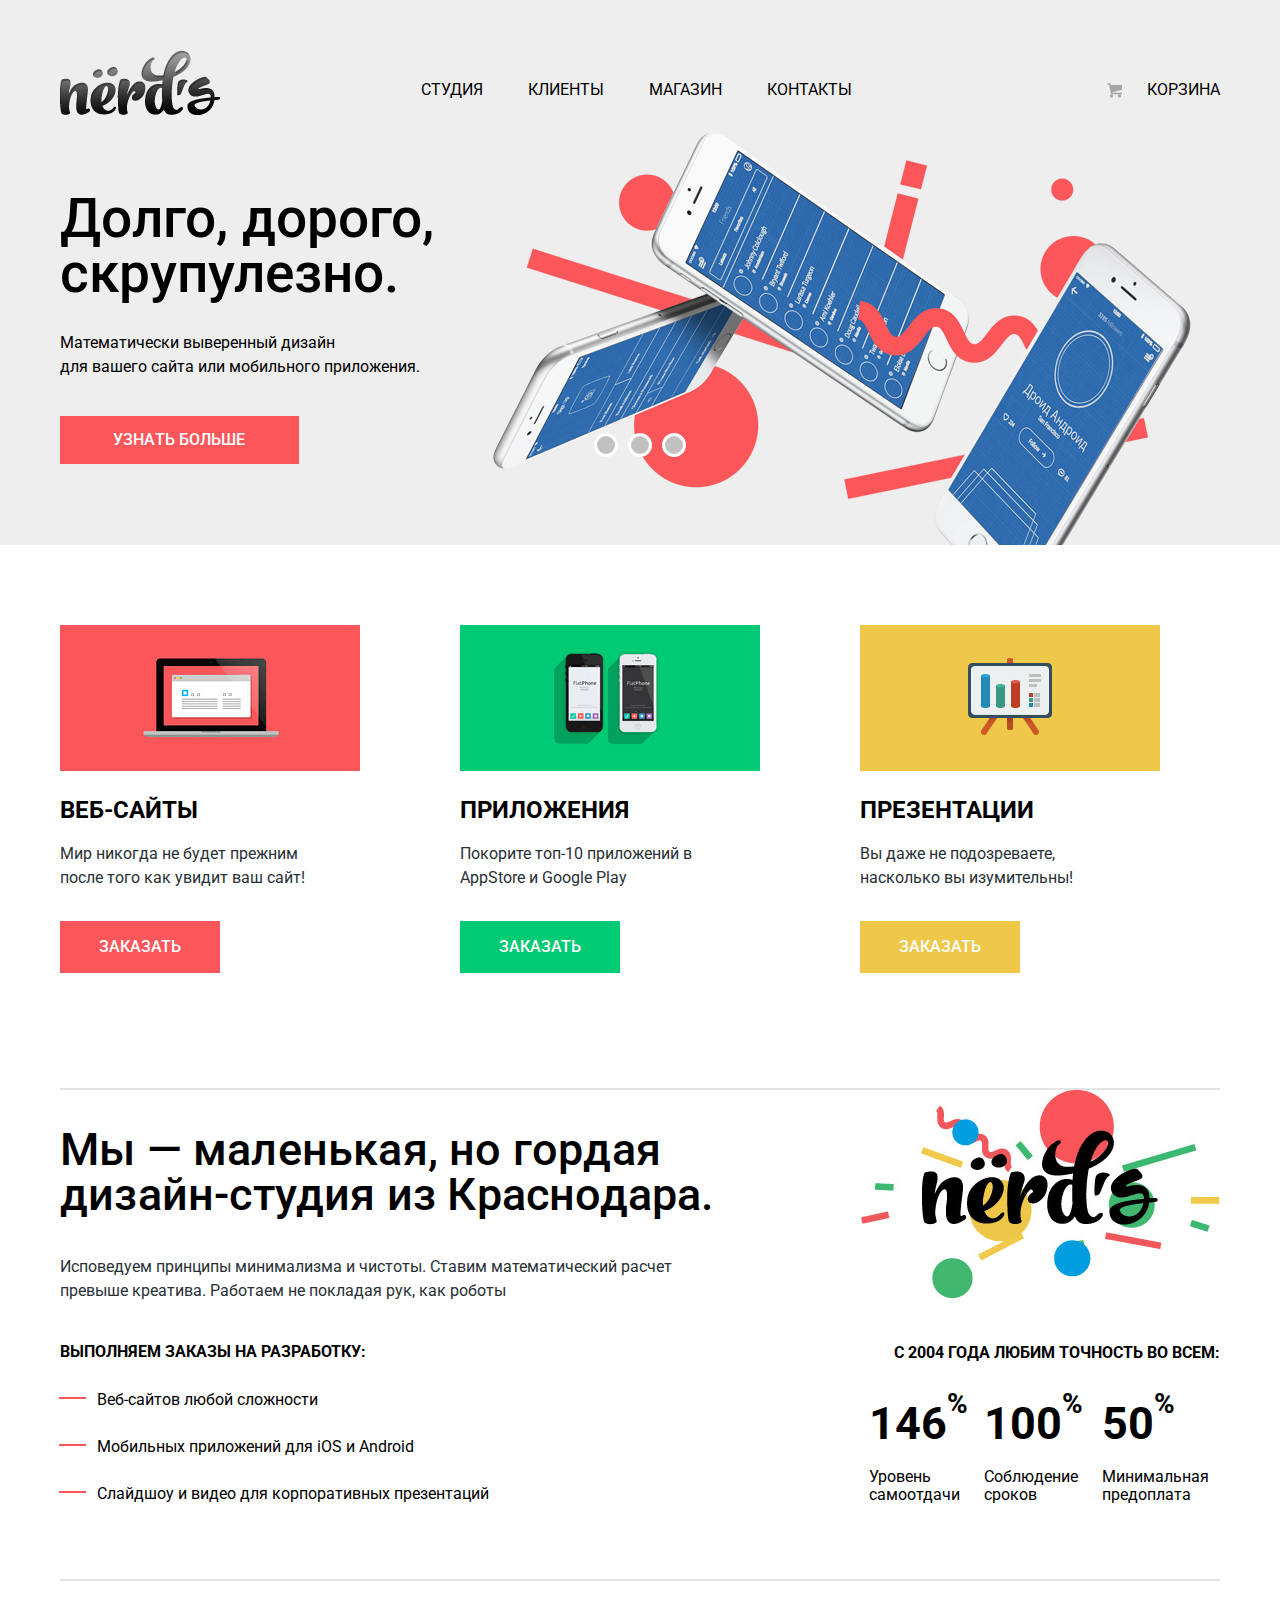
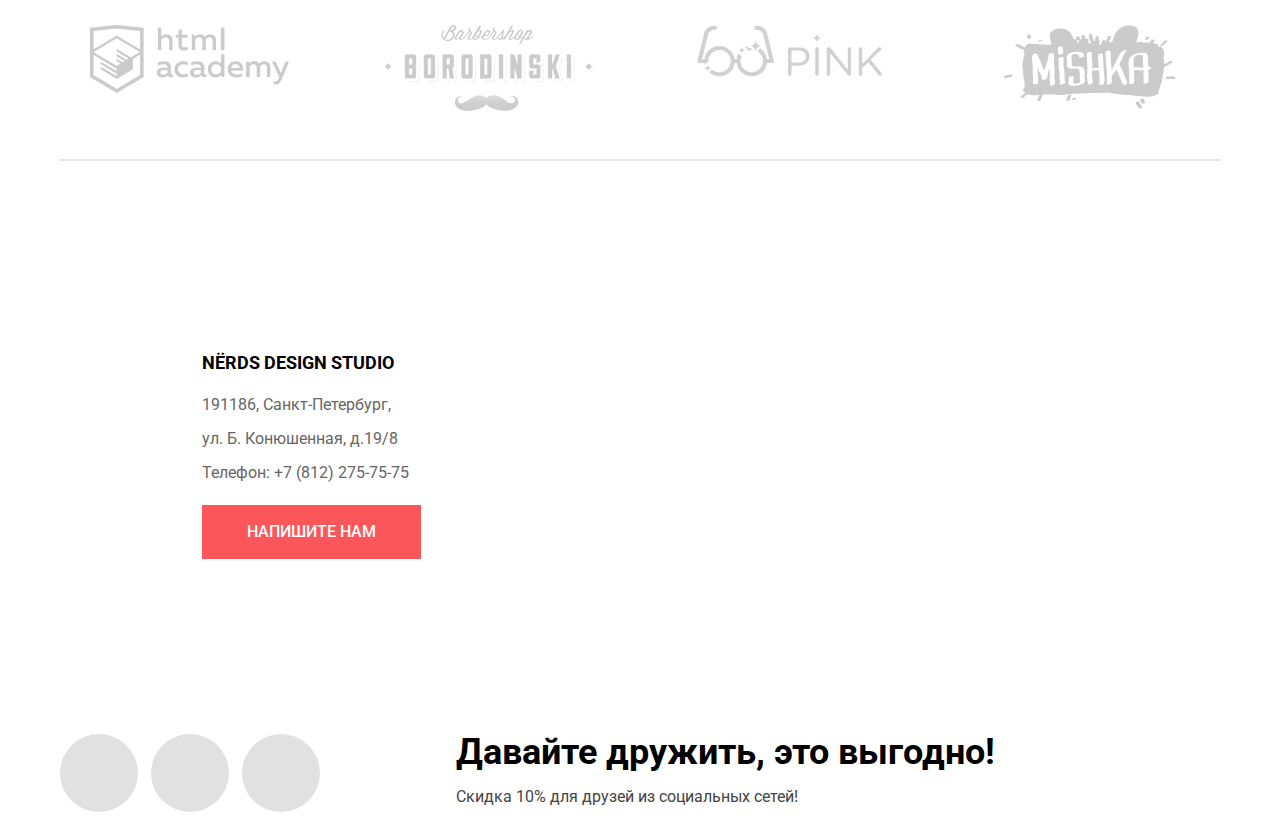
==== index.html @ 4616e202 "Added decoration index.html" ====
<!DOCTYPE html>
<html lang="ru">
<head>
    <meta charset="utf-8">
    <title>Главная страница Nerds</title>
    <link href="https://fonts.googleapis.com/css?family=Roboto:400,700&amp;subset=cyrillic" rel="stylesheet">
    <link rel="stylesheet" href="css/style.css" type="text/css">
</head>
<body>
    <header class="main-header">
      	<div class="container clearfix">
        	<div class="logo">
          		<img src="img/logo.png" width="160" height="65" alt="Nerds">
        	</div>
        	<nav class="main-navigation">
          		<ul>
            		<li>
              			<a href="#">студия</a> 
            		</li>
            		<li> 
              			<a href="#">клиенты</a> 
            		</li>
            		<li> 
              			<a href="catalog.html">магазин</a> 
            		</li>
              		<li> 
                		<a href="#">контакты</a> 
              		</li>
            	</ul>
        	</nav>
        	<div class="block-cart">
            	<a class="cart" href="#">корзина</a>
        	</div>
			<div class="slider-wrapper">
				  <input type="radio" name="toggle" id="btn-1" checked>
				  <input type="radio" name="toggle" id="btn-2">
				  <input type="radio" name="toggle" id="btn-3">
              
				<div class="slider-controls">
					 <label for="btn-1"></label>
					 <label for="btn-2"></label>
					<label for="btn-3"></label>
				</div>
				<div class="slides">
					<div class="slide slide-first">
						<h2 class="slide-title">Долго, дорого, скрупулезно.</h2>
						<p class="slide-info">Математически выверенный дизайн<br>для вашего сайта или мобильного приложения.</p>
						<a href="#" class="btn slider-btn">Узнaть больше</a>
					</div>
					<div class="slide slide-second">
						<h2 class="slide-title">Любим математику как никто другой</h2>
						<p class="slide-info">Никакого креатива, только математическеи формулы<br>для расчета идеальных пропорций</p>
						<a href="#" class="btn slider-btn">узнать больше</a>
					</div>
					<div class="slide slide-third">
						<h2 class="slide-title">Только ночь, только хардкор</h2>
						<p class="slide-info">Работать днем как все?Мы против этого. <br>Ближе к полуночи работа только начинается</p>
						<a href="#" class="btn slider-btn">узнать больше</a>
					</div>
                </div>
        	</div>
		</div>		
    </header>
    <main class="container">
    	<section class="features clearfix">
    		<div class="features-item">
    			<img src="img/website.jpg" width="300" height="146" alt="Веб-сайты">
            	<h2 class="features-title">ВЕБ-САЙТЫ</h2>
            	<p class="features-info">Мир никогда не будет прежним<br> после того как увидит ваш сайт!</p>
            	<a class="btn btn-red" href="#">Заказать</a>
			</div>
			<div class="features-item">
            	<img src="img/application.jpg" width="300" height="146" alt="Приложения">
            	<h2 class="features-title">ПРИЛОЖЕНИЯ</h2>
            	<p class="features-info">Покорите топ-10 приложений в<br> AppStore и Google Play</p>
            	<a class=" btn btn-green" href="#">Заказать</a>
			</div>
			<div class="features-item">
            	<img src="img/presentation.jpg" width="300" height="146" alt="Презентации">
            	<h2 class="features-title">ПРЕЗЕНТАЦИИ</h2>
            	<p class="features-info">Вы даже не подозреваете,<br> насколько вы изумительны!</p>
            	<a class=" btn btn-yellow" href="#">Заказать</a>
			</div>
    	</section>
    	<section class="info-column clearfix">
    		<div class="info-column-left">
				  <h2 class="info-title">Мы &mdash; маленькая, но гордая дизайн-студия из Краснодара.</h2>
				  <p class="info-header">Исповедуем принципы минимализма и чистоты. Ставим математический расчет превыше креатива. Работаем не покладая рук, как роботы</p>
				  <p class="info-list-title">Выполняем заказы на разработку:</p>
				  <ul class="info-list">
              		<li> 
						Веб-сайтов любой сложности
					</li>
              		<li>
                		Мобильных приложений для iOS и Android
              		</li>
              		<li>
                		Слайдшоу и видео для корпоративных презентаций
              		</li>
            	</ul>
    		</div>
    		<div class="info-column-right">
				  <div class="info-image">
					   <img src="img/illustration.jpg" width="360" height="208" alt="">
				  </div>
					<p class="info-list-text">С 2004 года любим точность во всем:</p>    
					<div class="info-list-item">
						<span class="info-list-result">146<sup class="procent">%</sup></span>
						<span class="info-list-slogan">Уровень <br> самоотдачи</span>
					</div> 
					<div class="info-list-item">
						<span class="info-list-result">100<sup class="procent">%</sup></span>
						<span class="info-list-slogan">Соблюдение<br> сроков</span>
					</div> 
					<div class="info-list-item">
						<span class="info-list-result">50<sup class="procent">%</sup></span>
						<span class="info-list-slogan">Минимальная <br>предоплата</span>
					</div> 
            </div>
    	</section>
    	<section class="partners clearfix">
			<div class="logo-partners partners-html">
				<a class="partners-item" href="//htmlacademy.ru/intensive/htmlcss">
					<img src="img/htmlacademy.png" width="199" height="68" alt="Html academy">
				</a>            
        	</div>
        	<div class="logo-partners partners-barbershop">
				<a class="partners-item" href="#">
					<img src="img/barbershop.png" width="209" height="90" alt="Barbershop borodinski">
				</a>
			</div>   
        	<div class="logo-partners partners-pink">  
				<a class="partners-item" href="#">
					<img src="img/pink.png" width="185" height="52" alt="Pink">
				</a> 
			</div>  
			    <div class="logo-partners partners-mishka">   
					<a class="partners-item" href="#">
						<img src="img/mishka.png" width="173" height="84" alt="Mishka">
					</a> 
				</div> 
    	</section>   
    </main>

    <footer class="main-footer">
      	<section class="map-block">
            <div class="map">
              <iframe src="https://www.google.com/maps/embed?pb=!1m18!1m12!1m3!1d1998.5989424123807!2d30.320894615855657!3d59.938796869048204!2m3!1f0!2f0!3f0!3m2!1i1024!2i768!4f13.1!3m3!1m2!1s0x4696310fca5ba729%3A0xea9c53d4493c879f!2z0JHQvtC70YzRiNCw0Y8g0JrQvtC90Y7RiNC10L3QvdCw0Y8g0YPQuy4sIDE5LCDQodCw0L3QutGCLdCf0LXRgtC10YDQsdGD0YDQsywgMTkxMTg2!5e0!3m2!1sru!2sru!4v1492674075726" height="416" width="100%"frameborder="0" style="border:0">    
              </iframe>
            </div>
            <div class="contacts">
                <p class="contacts-title">NЁRDS DESIGN STUDIO</p>
                <p class="contacts-info">191186, Санкт-Петербург,<p>
                <p  class="contacts-info">ул. Б. Конюшенная, д.19/8 </p>
                <p class="contacts-phone">Телефон: +7 (812) 275-75-75</p>
                <a href="feedback.html" class="btn feedback-btn">Напишите нам</a> 
            </div>            
        </section>
        <div class="container clearfix">
        	   <section class="footer-social">
  				      <a class="social-btn social-btn-vk" href="#">Вконтакте</a>
          		  <a class="social-btn social-btn-fb" href="#">Фейсбук</a>
          		  <a class="social-btn social-btn-inst" href="#">Инстаграм</a>
          	</section>
          	<section class="footer-friendship">
          		  <h2 class="footer-title">Давайте дружить, это выгодно!</h2>
          		  <p class="footer-info">Скидка 10% для друзей из социальных сетей!</p>	
          	</section>	
      	</div>
    </footer>
    <!--<div class="feedback">
			<form action="#" method="post">
			<h2 class="feedback-title">Напишите нам</h2>
         	 <label class="feedback-form" for="feedback-login">Ваше имя:</label>
            <input type="text" name="login" id="feedback-login" placeholder="Представьтесь, пожалуйста" required>
            <label class="feedback-form" for="feedback-email">Ваш e-mail:</label>
            <input type="email" name="email" id="feedback-email" placeholder="Для отправки ответа" required>           
            <label class="feedback-form" for="feedback-textarea">Текст письма:</label>
            <textarea name="text" id="feedback-textarea" placeholder="В свободной форме"></textarea>
            <button type="submit" class="btn feedback-btn">Отправить</button>
			</form>
		</div>-->
</body>
</html>
---- css/style.css ----
body {
	margin: 0px;
    padding: 0px;
    min-width: 1200px;
    font-family: "Roboto", "Arial", sans-serif;
	font-size: 16px;
	font-weight: 400;
	line-height: 24px;	
	background-color: white;
    color: black;
 }

.clearfix::after {
  content: "";

  display: table;
  clear: both;
}

.container {
	width: 1160px;
	margin:0 auto;
	padding: 0 20px;	
}
.main-header {
	margin-bottom: 80px;
	background-color: #eeeeee;
}

.main-navigation {
	float:left;
	width: 600px;
	min-height: 40px;
	text-transform: uppercase;

}
.main-navigation ul {
  	margin: 0;
  	padding: 0;
  	list-style: none;
  	font-size: 0;
}

.main-navigation li {
  	display: inline-block;
  	font-size: 16px;
  	line-height: 30px;
  	vertical-align: top;
}

.main-navigation a {
  	display: block;
  	padding-top: 75px;
  	padding-right: 45px;
  	padding-bottom: 20px;
  	text-decoration: none;
  	color: #000000;
}

.main-navigation a:hover,
.block-cart a:hover {
  	background-color: #fb565a;
}
.main-navigation a:active,
 .block-cart a: active {
	background-color: #000000;
}

.block-cart {
	float: right;
	max-width: 160px;
	text-transform: uppercase;
}
.cart {
  	position: relative;
  	display: inline-block;
  	padding-top: 75px;
  	padding-left: 50px;
  	padding-bottom: 20px;
  	font-size: 16px;
  	line-height: 30px;
  	vertical-align: top;
  	color: #000000;
  	text-decoration: none;
}

.cart:hover {
  	background-color: #fb565a;
}

.cart::before {
  content: "";
  position: absolute;
  width: 15px;
  height: 15px;
  background:url("../img/cart-icon.png") no-repeat;
  opacity: 0.3;
  left: 10px;
  top: 83px;
  
}

.cart:hover::before {
  opacity: 1;
}

.logo {
	float: left;
	width: 160px;
	margin-right: 201px;
	margin-top: 50px;
	
}
.slider-wrapper {
	position: relative;
	margin: 0 auto;
	width: 1160px;
	max-height: 545px;

}
.slider-wrapper input[type=radio] {
	position: absolute;
	opacity: 0;
}

.slide {
	position: relative;
	top: 0;
	left: 0;
	width: 1220px;
	padding-bottom: 100px;
	overflow:hidden;
}
.slide-title {
	max-width: 600px;
	margin-top: 66px;
	margin-bottom: 30px;
	font-size:55px;
	line-height:55px;
	font-weight:500;

}
.slider-info {
	font-size: 16px;
	font-weight: 400;
	line-height: 24px;
	margin-bottom: 48px;
}

.slider-btn {
	display: inline-block;
  	padding-top: 15px;
  	padding-left: 53px;
  	padding-right: 54px;
  	padding-bottom: 15px;
  	margin-top: 21px;

  	font-weight: 500;
  	font-size: 16px;
  	line-height: 18px;

  	vertical-align: top;
  	text-align: center;
  	color: #ffffff;
  	text-transform: uppercase;
  	text-decoration: none;
  
  	background-color: #fb565a;
  	border: none;
  	cursor: pointer;
}

.slider-btn:hover {
	background-color: #e74246;
}
.slider-btn:active {
	background-color: #d7373b;

}
.slide {
	display: none;
}
.slide-first {
	background:url("../img/slide1.png") no-repeat 83% 7px;
}
.slide-second {
	background:url("../img/slide2.png") no-repeat 90% -10px;
}
.slide-third {
	background:url("../img/slide3.png") no-repeat 100% 0px;
}

.slider-controls {
	position: absolute;
	left: 50%;
	bottom: 88px;
	width: 200px;
	margin-left:-100px;
	text-align:center;
	z-index: 1000;

} 
.slider-controls label {
	cursor: pointer;
	display: inline-block;
	width: 18px;
	height: 18px;
	margin-right: 3px;
	margin-left: 3px;
	vertical-align: top;
	background: #c1c1c1;
	border: 3px solid white;
	border-radius: 50%;	
}

#btn-1:checked ~ .slider-controls label[for="btn-1"],
#btn-2:checked ~ .slider-controls label[for="btn-2"],
#btn-3:checked ~ .slider-controls label[for="btn-3"] {
    background-color: #c1c1c1;
}

#btn-1:checked ~ .slides .slide:nth-child(1) { 
	display: block;
}
#btn-2:checked ~ .slides .slide:nth-child(2) { 
	display: block;
}
#btn-3:checked ~ .slides .slide:nth-child(3) { 
	display: block;
}

.features {
	margin-bottom: 115px;

}

.features-item {
	
	float: left;
	width: 360px;
	margin-right: 40px;	
}
.features-item:last-child {
  	margin-right: 0;
}
.features-info {
	color: #283136;
	font-size: 16px;
	font-weight: 400;
	line-height: 24px;
}

.btn-red{
	display: inline-block;
  	padding-top: 17px;
  	padding-left: 39px;
  	padding-right: 39px;
  	padding-bottom: 17px;
  	margin-top: 15px;

	color: white;
	font-size: 16px;
	font-weight: 500;
	line-height: 18px;

  	vertical-align: top;
  	text-align: center;
  	color: #ffffff;
  	text-transform: uppercase;
  	text-decoration: none;
  
  	background-color: #fb565a;
  	border: none;
  	cursor: pointer;
}
.btn-red:hover {
	background-color: #e74246;
}
.btn-red:active {
  background-color: #d7373b;
}
.btn-green{
	display: inline-block;
  	padding-top: 17px;
  	padding-left: 39px;
  	padding-right: 39px;
  	padding-bottom: 17px;
  	margin-top: 15px;

	color: white;
	font-size: 16px;
	font-weight: 500;
	line-height: 18px;

  	vertical-align: top;
  	text-align: center;
  	color: #ffffff;
  	text-transform: uppercase;
  	text-decoration: none;
  
  	background-color: #00ca74;
  	border: none;
  	cursor: pointer;
}
.btn-green:hover {
	background-color: #00bc6c;
}
.btn-green:active {
  background-color: #00aa62;
}
.btn-yellow{
	display: inline-block;
  	padding-top: 17px;
  	padding-left: 39px;
  	padding-right: 39px;
  	padding-bottom: 17px;
  	margin-top: 15px;

	color: white;
	font-size: 16px;
	font-weight: 500;
	line-height: 18px;

  	vertical-align: top;
  	text-align: center;
  	color: #ffffff;
  	text-transform: uppercase;
  	text-decoration: none;
  
  	background-color: #efc84a;
  	border: none;
  	cursor: pointer;
}
.btn-yellow:hover {
	background-color: #eab534;
}
.btn-yellow:active {
  background-color: #e5a722;
}
.info-column {
	margin-bottom: 50px;
    border-top: 2px solid rgba(0,0,0,.1);
    
}

.info-title {
	color: black;
	font-size: 45px;
	font-weight: 500;
	line-height: 45px;
    letter-spacing: .2px;
}
.info-header {
	color: #283136;
	font-size: 16px;
	font-weight: 400;
	line-height: 24px;
	margin-bottom: 37px;
}
.info-list-title {
	text-transform: uppercase;
	font-size: 16px;
	line-height: 24px;
	color: black;
	font-weight: 700;
	margin-bottom: 24px;
	list-style: none;
}
.info-list li {
    position: relative;
    margin-left: 37px;
    margin-bottom: 23px;
}

.info-list li::before {
    position: absolute;
    top: 9px;
    left: -38px;
    width: 25px;
    border: 1px solid #fb565a;
    content: "";
}
.info-list{
	list-style: none;
	margin: 0;
	padding: 0;
}

.info-column-left {
	min-height: 410px;
	float: left;
	width: 660px;
	
}
.info-column-right{
 	min-height: 410px;
 	float: right;
 	min-width: 360px; 	
}

.info-image {	
	text-align: right;
	margin-bottom: 36px;	
}

.info-list-text {
	color: black;
	font-size: 16px;
	font-weight: 700;
	line-height: 24px;
	text-transform: uppercase;
	padding-left: 45px;
	margin-bottom: 29px;
}

.info-list-item  {
    position: relative;
    display: inline-block;
    vertical-align: middle;
    margin-top: 25px;
    margin-left: 20px;
    
}

.info-list-result {
	color: black;
	font-size: 45px;
	font-weight: 700;
	line-height: 10px;
}
.procent {
	font-size: 28px;
    position: absolute;
    top: -20px;
}
.info-list-slogan {
	font-size: 16px;
    font-weight: 400;
    line-height: 18px;
    display: block;
    margin-top: 22px;
    
}

.partners {
	font-size: 0;
	padding-top: 44px;
    padding-bottom: 44px;
    padding-left: 30px;
    border-top: 2px solid rgba(0,0,0,.1);
    border-bottom: 2px solid rgba(0,0,0,.1);
}

.logo-partners {
    font-size: 16px;
    display: inline-block;
    padding-right: 63px;
    vertical-align: top;
}
.partners-html {
    width: 199px;
    height: 68px;
    
}
.partners-barbershop {
    width: 209px;
    height: 90px;  
    margin-left: 33px;
}
.partners-pink {
    width: 185px;
    height: 52px;    
    margin-left: 40px;
}
.partners-mishka {
    width: 173px;
    height: 84px; 
    margin-left: 58px;
    padding-right: 0;
}
.partners-html a:hover,
.partners-barbershop a:hover,
.partners-pink a:hover,
.partners-mishka a:hover {
    opacity: 1;
}

.partners-html a,
.partners-barbershop a,
.partners-pink a,
.partners-mishka a {
    opacity: .2;
}

.main-footer {
	margin-top: 80px;	
}

.footer-social {
	min-height: 80px;
	float:left;
	width: 260px;
	margin-right: 60px;
}
.social-btn {
  	display: inline-block;
  	width: 78px;
  	height: 78px;
  	font-size: 0;
  	vertical-align: top;
  	border-radius:50%; 
  	margin-right: 9px;	
	text-align: center;
  	color: #ffffff;
  	text-transform: uppercase;
  	text-decoration: none;
  
  	background-color: #e1e1e1;
  	border: none;
  	cursor: pointer;
}

.social-btn:hover {
	background: #fb565a;
}

.social-btn:nth-child(3n) {
	margin-right: 0;
}

.social-btn-vk {
	background-image: url("../img/vk.png") no-repeat center;
}


.social-btn-fb {
	background-image: url("../img/fb.png") no-repeat center;

}
.social-btn-inst {
	background-image: url("../img/insta.png") no-repeat center;
	
}

.footer-friendship {
	min-height: 80px;
	width: 560px;
	float: right;
	margin-right: 204px;
}
.footer-title {
	font-size: 36px;
	font-weight: 700;
	line-height: 36px;
	margin: 0px;
}
.footer-info {
	color: #444;
	font-size: 16px;
	font-weight: 400;
	line-height: 22px;
}


.map-block {
    position: relative;
    width: 100%;
    min-height: 416px;
    margin: 0 auto;
    margin-bottom: 70px;
}
.contacts{
	position: absolute;
    top: 41px;
    left: 12%;
    box-sizing: border-box;
    width: 320px;
    padding: 48px;
    background: #fff;
}
.contacts-title {
	color: black;
	font-size: 18px;
	font-weight: 700;
	line-height: 30px;
	text-transform: uppercase;
}
.contacts-info {
	color: #666;
	font-weight: 400;
	line-height: 18px;
    
}
.contacts-phone {
	color: #666;
	font-size: 16px;
	font-weight: 400;
	line-height: 18px;
	margin-bottom: 23px;
}
.feedback-btn{
	display: inline-block;
	padding-top: 18px;
	padding-bottom: 18px;
	padding-left: 45px;
	padding-right: 45px;
	color: white;
	font-size: 16px;
	font-weight: 500;
	line-height: 18px;

  	vertical-align: top;
  	text-align: center;
  	color: #ffffff;
  	text-transform: uppercase;
  	text-decoration: none;
  
  	background-color: #fb565a;
  	border: none;
  	cursor: pointer;
}


/*	КАТАЛОГ НЕРДС  */
.skroll {
	width: 218px;
	height: 5px;
	margin-top: 20px;
	position: relative;
	background-color: black;
}
.skroll-left,
.skroll-right {
	position: absolute;
	display: block;
	width: 20px;
	height: 20px;
	border-radius: 50%;
	top:-8px;
	z-index: 1;
	border: none;
	background-color: black;
}
.skroll-left {
	left: 0px;
}
.skroll-right{
	right: 57px;
}
.skroll-field {
	width: 141px;
	height: 5px;
	position: absolute;
	left: 54px;
	background-color: black;
}
.title-wrapper {
	margin:0 auto;
	width: 760px;
}

.catalog-left-column {
	float: left;
	width: 260px;
	outline:#00008B dotted thick;
}
.catalog-right-column {

	float:right;
	width:760px;
	outline:#00008B dotted thick;
}
.sorting-menu li {
 	display: inline-block;
 	vertical-align: middle;

}
.catalog {
	outline:#00008B dotted thick;
	margin-right: 40px;
	margin-bottom:40px;
	float: left;
	width: 360px;

}

.catalog:nth-child(2n) {
	margin-right:0;
}
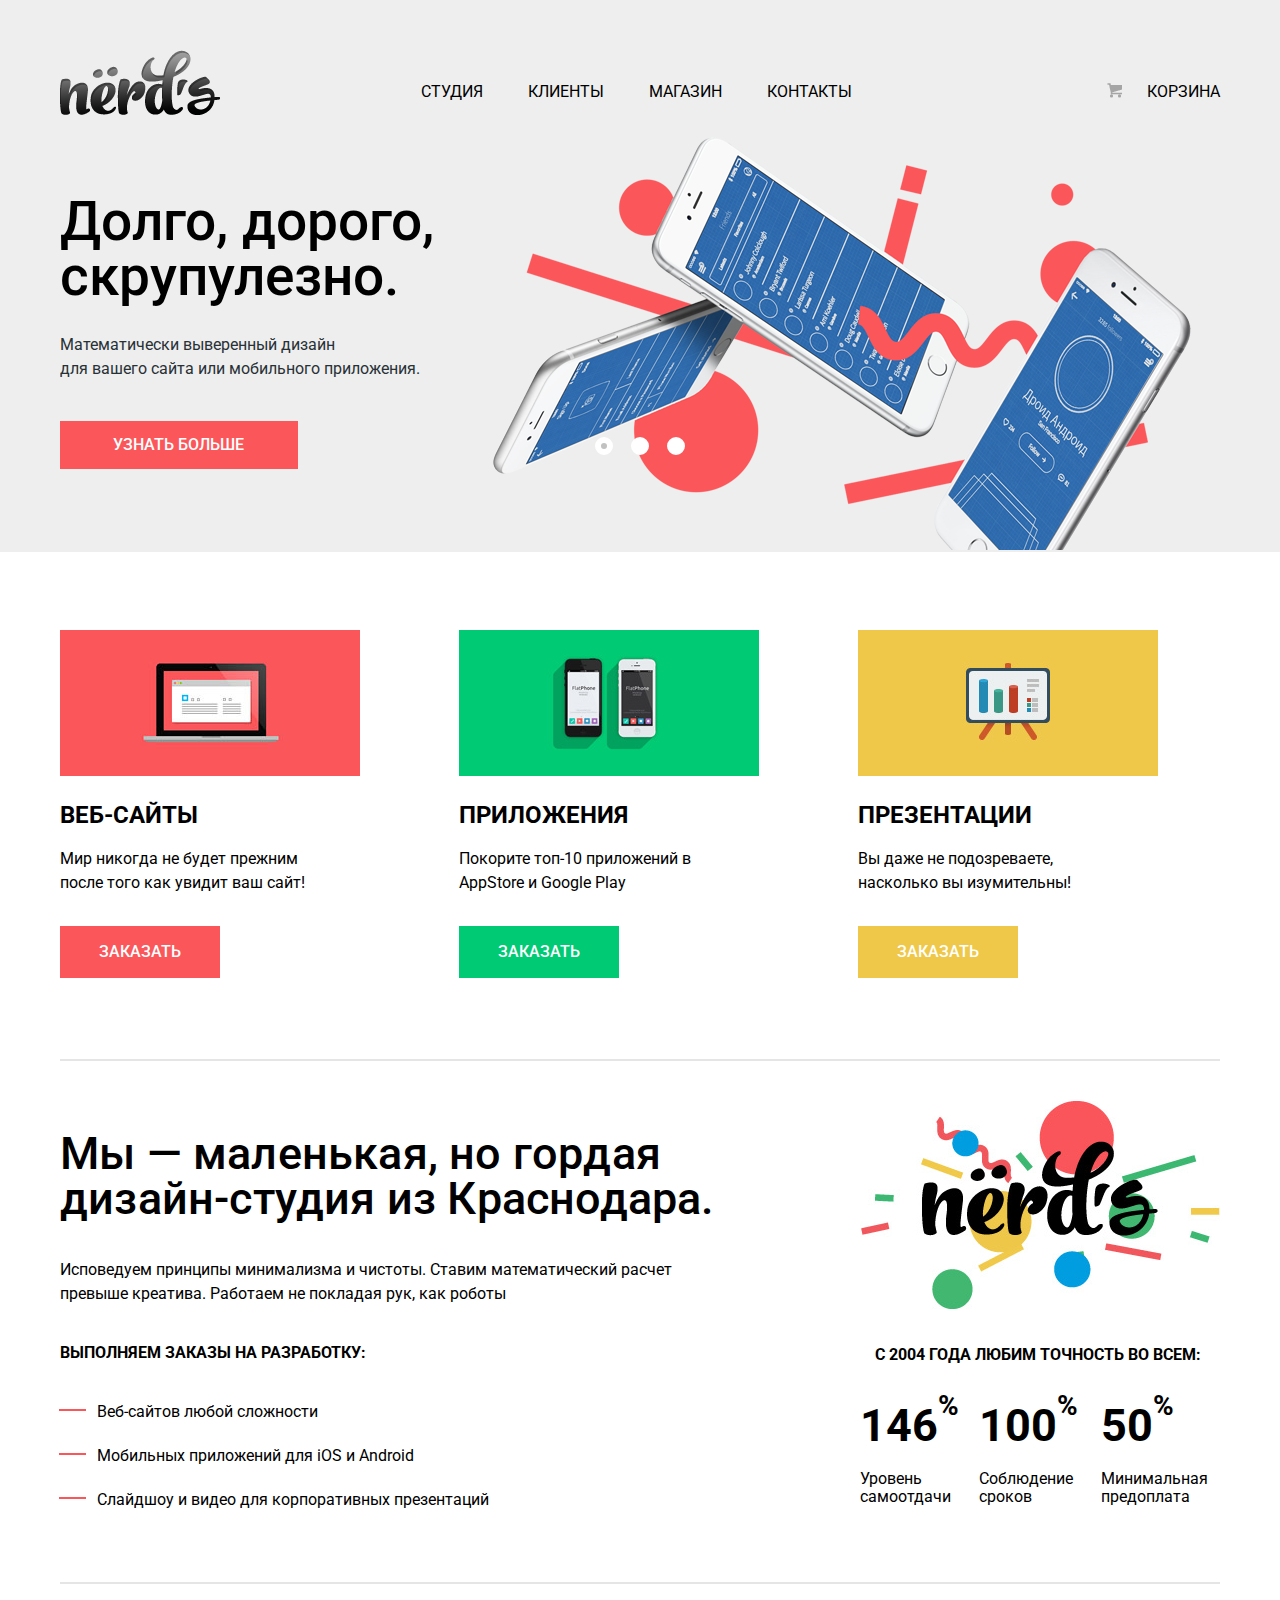
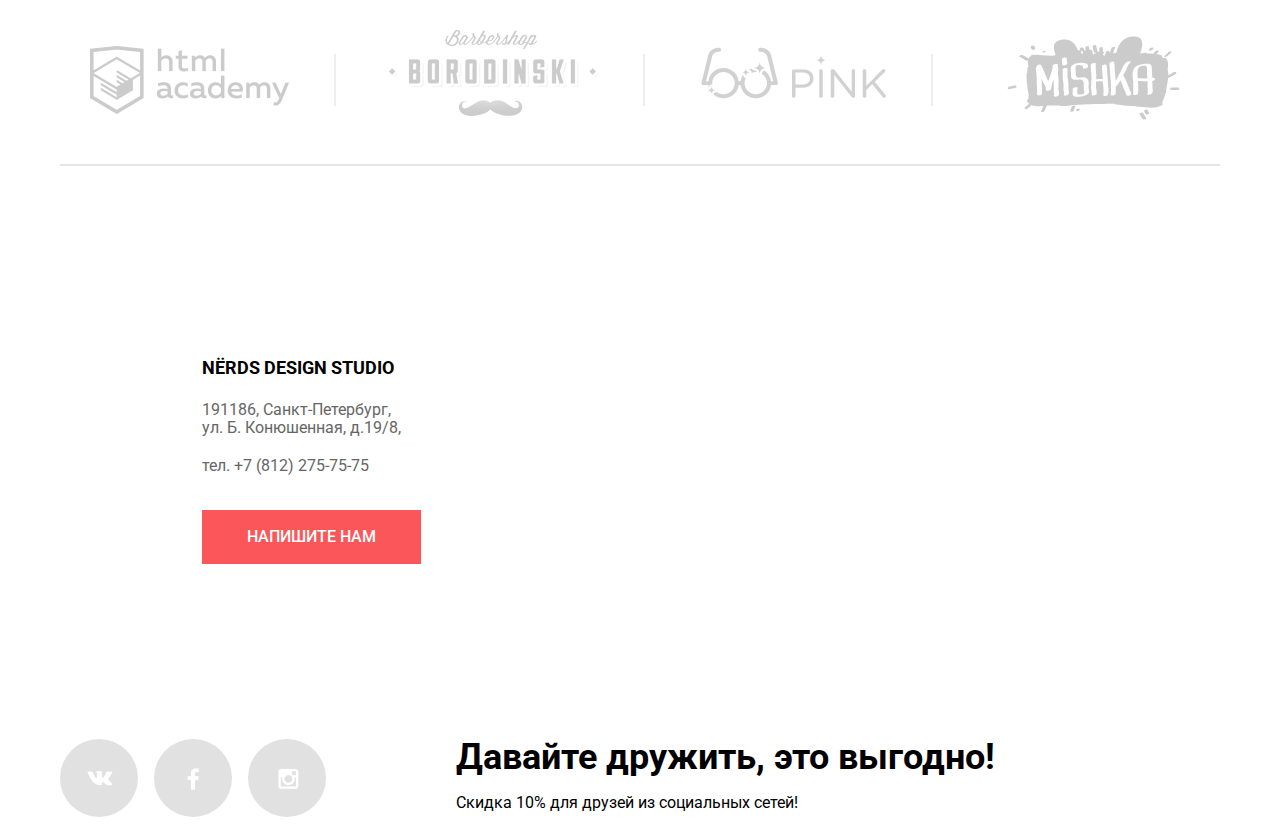
==== commit 3981119a: "Added form in the index.html" ====
--- a/index.html
+++ b/index.html
@@ -31,61 +31,66 @@
         	<div class="block-cart">
             	<a class="cart" href="#">корзина</a>
         	</div>
-			<div class="slider-wrapper">
-				  <input type="radio" name="toggle" id="btn-1" checked>
-				  <input type="radio" name="toggle" id="btn-2">
-				  <input type="radio" name="toggle" id="btn-3">
-              
-				<div class="slider-controls">
-					 <label for="btn-1"></label>
-					 <label for="btn-2"></label>
-					<label for="btn-3"></label>
-				</div>
-				<div class="slides">
-					<div class="slide slide-first">
-						<h2 class="slide-title">Долго, дорого, скрупулезно.</h2>
-						<p class="slide-info">Математически выверенный дизайн<br>для вашего сайта или мобильного приложения.</p>
-						<a href="#" class="btn slider-btn">Узнaть больше</a>
-					</div>
-					<div class="slide slide-second">
-						<h2 class="slide-title">Любим математику как никто другой</h2>
-						<p class="slide-info">Никакого креатива, только математическеи формулы<br>для расчета идеальных пропорций</p>
-						<a href="#" class="btn slider-btn">узнать больше</a>
-					</div>
-					<div class="slide slide-third">
-						<h2 class="slide-title">Только ночь, только хардкор</h2>
-						<p class="slide-info">Работать днем как все?Мы против этого. <br>Ближе к полуночи работа только начинается</p>
-						<a href="#" class="btn slider-btn">узнать больше</a>
-					</div>
-                </div>
-        	</div>
-		</div>		
+        	<div class="slider">
+        		<input type="radio" id="btn-1" name="toggle" checked>
+        		<input type="radio" id="btn-2" name="toggle">
+        		<input type="radio" id="btn-3" name="toggle">
+        		<div class="slider-controls">
+          			<label for="btn-1"></label>
+          			<label for="btn-2"></label>
+          			<label for="btn-3"></label>
+        		</div>
+        		<div class="slides">
+          			<div class="slide">
+            			<div class="slide-text">
+              				<div class="slide-title">Долго, дорого, скрупулезно.</div>
+              				<p>Математически выверенный дизайн<br>для вашего сайта или мобильного приложения.</p>
+              				<a class="btn" href="#">Узнать больше</a>
+            			</div>
+          			</div>
+          			<div class="slide">
+            			<div class="slide-text">
+              				<div class="slide-title">Любим математику как никто другой</div>
+              					<p>Никакого креатива, только математическеи формулы<br>для расчета идеальных пропорци</p>
+              					<a class="btn" href="#">Узнать больше</a>
+            			</div>
+          			</div>
+          			<div class="slide">
+            			<div class="slide-text">
+              				<div class="slide-title">Только ночь, только хардкор</div>
+              				<p>Работать днем как все?Мы против этого. <br>Ближе к полуночи работа только начинается.</p>
+              				<a class="btn" href="#">Узнать больше</a>
+            			</div>
+          			</div>
+        		</div>
+      		</div>
+        </div>	
     </header>
     <main class="container">
     	<section class="features clearfix">
     		<div class="features-item">
     			<img src="img/website.jpg" width="300" height="146" alt="Веб-сайты">
-            	<h2 class="features-title">ВЕБ-САЙТЫ</h2>
-            	<p class="features-info">Мир никогда не будет прежним<br> после того как увидит ваш сайт!</p>
-            	<a class="btn btn-red" href="#">Заказать</a>
+            	<h2 class="features-title">веб-сайты</h2>
+            	<p>Мир никогда не будет прежним<br> после того как увидит ваш сайт!</p>
+            	<a class="btn-red" href="#">Заказать</a>
 			</div>
 			<div class="features-item">
             	<img src="img/application.jpg" width="300" height="146" alt="Приложения">
-            	<h2 class="features-title">ПРИЛОЖЕНИЯ</h2>
-            	<p class="features-info">Покорите топ-10 приложений в<br> AppStore и Google Play</p>
-            	<a class=" btn btn-green" href="#">Заказать</a>
+            	<h2 class="features-title">приложения</h2>
+            	<p>Покорите топ-10 приложений в<br> AppStore и Google Play</p>
+            	<a class="btn-green" href="#">Заказать</a>
 			</div>
 			<div class="features-item">
             	<img src="img/presentation.jpg" width="300" height="146" alt="Презентации">
-            	<h2 class="features-title">ПРЕЗЕНТАЦИИ</h2>
-            	<p class="features-info">Вы даже не подозреваете,<br> насколько вы изумительны!</p>
-            	<a class=" btn btn-yellow" href="#">Заказать</a>
+            	<h2 class="features-title">презентации</h2>
+            	<p>Вы даже не подозреваете,<br> насколько вы изумительны!</p>
+            	<a class="btn-yellow" href="#">Заказать</a>
 			</div>
     	</section>
     	<section class="info-column clearfix">
     		<div class="info-column-left">
 				  <h2 class="info-title">Мы &mdash; маленькая, но гордая дизайн-студия из Краснодара.</h2>
-				  <p class="info-header">Исповедуем принципы минимализма и чистоты. Ставим математический расчет превыше креатива. Работаем не покладая рук, как роботы</p>
+				  <p>Исповедуем принципы минимализма и чистоты. Ставим математический расчет превыше креатива. Работаем не покладая рук, как роботы</p>
 				  <p class="info-list-title">Выполняем заказы на разработку:</p>
 				  <ul class="info-list">
               		<li> 
@@ -124,16 +129,19 @@
 					<img src="img/htmlacademy.png" width="199" height="68" alt="Html academy">
 				</a>            
         	</div>
+        	<div class="line"> </div> 
         	<div class="logo-partners partners-barbershop">
 				<a class="partners-item" href="#">
 					<img src="img/barbershop.png" width="209" height="90" alt="Barbershop borodinski">
 				</a>
-			</div>   
+			</div>
+			<div class="line"> </div>   
         	<div class="logo-partners partners-pink">  
 				<a class="partners-item" href="#">
 					<img src="img/pink.png" width="185" height="52" alt="Pink">
 				</a> 
-			</div>  
+			</div>
+			<div class="line"> </div> 
 			    <div class="logo-partners partners-mishka">   
 					<a class="partners-item" href="#">
 						<img src="img/mishka.png" width="173" height="84" alt="Mishka">
@@ -145,41 +153,45 @@
     <footer class="main-footer">
       	<section class="map-block">
             <div class="map">
-              <iframe src="https://www.google.com/maps/embed?pb=!1m18!1m12!1m3!1d1998.5989424123807!2d30.320894615855657!3d59.938796869048204!2m3!1f0!2f0!3f0!3m2!1i1024!2i768!4f13.1!3m3!1m2!1s0x4696310fca5ba729%3A0xea9c53d4493c879f!2z0JHQvtC70YzRiNCw0Y8g0JrQvtC90Y7RiNC10L3QvdCw0Y8g0YPQuy4sIDE5LCDQodCw0L3QutGCLdCf0LXRgtC10YDQsdGD0YDQsywgMTkxMTg2!5e0!3m2!1sru!2sru!4v1492674075726" height="416" width="100%"frameborder="0" style="border:0">    
+              <iframe src="https://www.google.com/maps/embed?pb=!1m18!1m12!1m3!1d1998.5989424123807!2d30.320894615855657!3d59.938796869048204!2m3!1f0!2f0!3f0!3m2!1i1024!2i768!4f13.1!3m3!1m2!1s0x4696310fca5ba729%3A0xea9c53d4493c879f!2z0JHQvtC70YzRiNCw0Y8g0JrQvtC90Y7RiNC10L3QvdCw0Y8g0YPQuy4sIDE5LCDQodCw0L3QutGCLdCf0LXRgtC10YDQsdGD0YDQsywgMTkxMTg2!5e0!3m2!1sru!2sru!4v1492674075726" height="416" width="100%" style="border:0" allowfullscreen>    
               </iframe>
             </div>
             <div class="contacts">
-                <p class="contacts-title">NЁRDS DESIGN STUDIO</p>
-                <p class="contacts-info">191186, Санкт-Петербург,<p>
-                <p  class="contacts-info">ул. Б. Конюшенная, д.19/8 </p>
-                <p class="contacts-phone">Телефон: +7 (812) 275-75-75</p>
-                <a href="feedback.html" class="btn feedback-btn">Напишите нам</a> 
+                <h3 >nёrds design studio</h3>
+                <p>191186, Санкт-Петербург,<br>ул. Б. Конюшенная, д.19/8, <br>
+                <span class="contacts-phone">тел. +7 (812) 275-75-75</span></p>
+                <a href="feedback.html" class="feedback-btn">Напишите нам</a> 
             </div>            
         </section>
         <div class="container clearfix">
         	   <section class="footer-social">
-  				      <a class="social-btn social-btn-vk" href="#">Вконтакте</a>
-          		  <a class="social-btn social-btn-fb" href="#">Фейсбук</a>
-          		  <a class="social-btn social-btn-inst" href="#">Инстаграм</a>
+  				   	<a class="social-btn" href="http://vk.com"><img class="icon-vk" src="img/vk.png" alt=""></a>
+          		  	<a class="social-btn" href="http://www.facebook.com"><img class="icon-fb" src="img/fb.png" alt=""></a>
+          		  	<a class="social-btn" href="http://twitter.com"> <img class="icon-instra" src="img/insta.png" alt=""></a>
           	</section>
           	<section class="footer-friendship">
           		  <h2 class="footer-title">Давайте дружить, это выгодно!</h2>
-          		  <p class="footer-info">Скидка 10% для друзей из социальных сетей!</p>	
+          		  <p>Скидка 10% для друзей из социальных сетей!</p>	
           	</section>	
       	</div>
     </footer>
-    <!--<div class="feedback">
-			<form action="#" method="post">
-			<h2 class="feedback-title">Напишите нам</h2>
-         	 <label class="feedback-form" for="feedback-login">Ваше имя:</label>
-            <input type="text" name="login" id="feedback-login" placeholder="Представьтесь, пожалуйста" required>
-            <label class="feedback-form" for="feedback-email">Ваш e-mail:</label>
-            <input type="email" name="email" id="feedback-email" placeholder="Для отправки ответа" required>           
-            <label class="feedback-form" for="feedback-textarea">Текст письма:</label>
-            <textarea name="text" id="feedback-textarea" placeholder="В свободной форме"></textarea>
-            <button type="submit" class="btn feedback-btn">Отправить</button>
+    <div class="feedback">
+    	<button class="feedback-content-close" type="button" title="Закрыть"> </button>
+    	<h2 class="feedback-content-title">Напишите нам</h2>
+		<form class="-feedback-form" action="#" method="post">
+         	<div class="feedback-column-left">
+         		<label class="feedback-label" for="name">Ваше имя:</label>
+            	<input class="feedback-input" type="text" name="login" id="name" placeholder="Представьтесь, пожалуйста">
+            </div>
+            <div class="feedback-column-right">	
+            	<label class="feedback-label" for="email">Ваш e-mail:</label>
+            	<input class="feedback-input" type="email" name="email" id="email" placeholder="Для отправки ответа">
+            </div>	           
+            <label class="feedback-label" for="feedback-textarea">Текст письма:</label>
+            <textarea class="form-textarea" name="text" id="feedback-textarea" placeholder="В свободной форме"></textarea>
+            <button type="submit" class="submit-btn">Отправить</button>
 			</form>
-		</div>-->
+		</div>
 </body>
 </html>    
 
--- a/css/style.css
+++ b/css/style.css
@@ -1,377 +1,359 @@
 body {
-	margin: 0px;
+    margin: 0px;
     padding: 0px;
     min-width: 1200px;
     font-family: "Roboto", "Arial", sans-serif;
-	font-size: 16px;
-	font-weight: 400;
-	line-height: 24px;	
-	background-color: white;
+    font-size: 16px;
+    font-weight: 400;
+    line-height: 24px;  
+    background-color: white;
     color: black;
  }
-
 .clearfix::after {
-  content: "";
-
-  display: table;
-  clear: both;
-}
-
+    content: "";
+    display: table;
+    clear: both;
+}
 .container {
-	width: 1160px;
-	margin:0 auto;
-	padding: 0 20px;	
+    width: 1160px;
+    margin:0 auto;
+    padding: 0 20px;  
 }
 .main-header {
-	margin-bottom: 80px;
-	background-color: #eeeeee;
-}
-
+    margin-bottom: 78px;
+    background-color: #eeeeee;
+}
 .main-navigation {
-	float:left;
-	width: 600px;
-	min-height: 40px;
-	text-transform: uppercase;
-
+    float:left;
+    width: 600px;
+    min-height: 40px;
+    text-transform: uppercase;
 }
 .main-navigation ul {
-  	margin: 0;
-  	padding: 0;
-  	list-style: none;
-  	font-size: 0;
-}
-
+    margin: 0;
+    padding: 0;
+    list-style: none;
+    font-size: 0;
+}
 .main-navigation li {
-  	display: inline-block;
-  	font-size: 16px;
-  	line-height: 30px;
-  	vertical-align: top;
-}
-
+    display: inline-block;
+    font-size: 16px;
+    line-height: 30px;
+    vertical-align: top;
+}
 .main-navigation a {
-  	display: block;
-  	padding-top: 75px;
-  	padding-right: 45px;
-  	padding-bottom: 20px;
-  	text-decoration: none;
-  	color: #000000;
-}
-
+    display: block;
+    padding-top: 77px;
+    padding-right: 45px;
+    padding-bottom: 20px;
+    text-decoration: none;
+    color: #000000;
+}
 .main-navigation a:hover,
 .block-cart a:hover {
-  	background-color: #fb565a;
+    color: #fb565a;
 }
 .main-navigation a:active,
- .block-cart a: active {
-	background-color: #000000;
-}
-
+.block-cart a:active {
+    color: rgba(0,0,0,.3);
+}
 .block-cart {
-	float: right;
-	max-width: 160px;
-	text-transform: uppercase;
+    float: right;
+    max-width: 160px;
+    text-transform: uppercase;
 }
 .cart {
-  	position: relative;
-  	display: inline-block;
-  	padding-top: 75px;
-  	padding-left: 50px;
-  	padding-bottom: 20px;
-  	font-size: 16px;
-  	line-height: 30px;
-  	vertical-align: top;
-  	color: #000000;
-  	text-decoration: none;
-}
-
+    position: relative;
+    display: inline-block;
+    padding-top: 77px;
+    padding-left: 50px;
+    padding-bottom: 20px;
+    font-size: 16px;
+    line-height: 30px;
+    vertical-align: top;
+    color: #000000;
+    text-decoration: none;
+}
 .cart:hover {
-  	background-color: #fb565a;
-}
-
+    color: #fb565a;
+}
 .cart::before {
-  content: "";
-  position: absolute;
-  width: 15px;
-  height: 15px;
-  background:url("../img/cart-icon.png") no-repeat;
-  opacity: 0.3;
-  left: 10px;
-  top: 83px;
-  
-}
-
+    content: "";
+    position: absolute;
+    width: 15px;
+    height: 15px;
+    background:url("../img/cart-icon.png") no-repeat;
+    opacity: 0.3;
+    left: 10px;
+    top: 83px;  
+}
 .cart:hover::before {
-  opacity: 1;
-}
-
+    opacity: 0.3;
+}
 .logo {
-	float: left;
-	width: 160px;
-	margin-right: 201px;
-	margin-top: 50px;
-	
-}
-.slider-wrapper {
-	position: relative;
-	margin: 0 auto;
-	width: 1160px;
-	max-height: 545px;
-
-}
-.slider-wrapper input[type=radio] {
-	position: absolute;
-	opacity: 0;
-}
-
-.slide {
-	position: relative;
-	top: 0;
-	left: 0;
-	width: 1220px;
-	padding-bottom: 100px;
-	overflow:hidden;
-}
-.slide-title {
-	max-width: 600px;
-	margin-top: 66px;
-	margin-bottom: 30px;
-	font-size:55px;
-	line-height:55px;
-	font-weight:500;
-
-}
-.slider-info {
-	font-size: 16px;
-	font-weight: 400;
-	line-height: 24px;
-	margin-bottom: 48px;
-}
-
-.slider-btn {
-	display: inline-block;
-  	padding-top: 15px;
-  	padding-left: 53px;
-  	padding-right: 54px;
-  	padding-bottom: 15px;
-  	margin-top: 21px;
-
-  	font-weight: 500;
-  	font-size: 16px;
-  	line-height: 18px;
-
-  	vertical-align: top;
-  	text-align: center;
-  	color: #ffffff;
-  	text-transform: uppercase;
-  	text-decoration: none;
-  
-  	background-color: #fb565a;
-  	border: none;
-  	cursor: pointer;
-}
-
-.slider-btn:hover {
-	background-color: #e74246;
-}
-.slider-btn:active {
-	background-color: #d7373b;
-
-}
-.slide {
-	display: none;
-}
-.slide-first {
-	background:url("../img/slide1.png") no-repeat 83% 7px;
-}
-.slide-second {
-	background:url("../img/slide2.png") no-repeat 90% -10px;
-}
-.slide-third {
-	background:url("../img/slide3.png") no-repeat 100% 0px;
-}
-
-.slider-controls {
-	position: absolute;
-	left: 50%;
-	bottom: 88px;
-	width: 200px;
-	margin-left:-100px;
-	text-align:center;
-	z-index: 1000;
-
-} 
-.slider-controls label {
-	cursor: pointer;
-	display: inline-block;
-	width: 18px;
-	height: 18px;
-	margin-right: 3px;
-	margin-left: 3px;
-	vertical-align: top;
-	background: #c1c1c1;
-	border: 3px solid white;
-	border-radius: 50%;	
-}
-
+    float: left;
+    width: 160px;
+    margin-right: 201px;
+    margin-top: 50px; 
+}
+.slider{
+    position: relative;
+    width: 1160px;
+    margin:0 auto;
+    height: 425px;
+    clear: both;
+}
+.slider input[type=radio] {
+    position: absolute;
+    opacity: 0;
+}
+.slider-controls {    
+    position: absolute;
+    z-index: 1000;
+    bottom: 105px;
+    left: 50%;
+    width: 200px;
+    height: 10px;
+    margin-left: -100px;
+    text-align: center;
+}
+.slider-controls label{
+    display: inline-block;
+    width: 6px;
+    height: 6px;
+    margin: 0 7px;
+    background: white;
+    border: 6px solid white;
+    vertical-align: top;
+    border-radius: 50%;
+    cursor: pointer;
+}
 #btn-1:checked ~ .slider-controls label[for="btn-1"],
 #btn-2:checked ~ .slider-controls label[for="btn-2"],
-#btn-3:checked ~ .slider-controls label[for="btn-3"] {
-    background-color: #c1c1c1;
-}
-
+#btn-3:checked ~ .slider-controls label[for="btn-3"] { 
+    background: #c1c1c1;
+}
+.slide{
+    position: absolute;
+    top: 0;
+    left: 0;
+    width: 1220px;
+    overflow: hidden;
+    padding-bottom: 100px;
+}
+.slide-text{
+    max-width: 600px;
+    padding-top: 67px;   
+    color: #283136;
+}
+.slide-title{
+    font-size: 55px;
+    font-weight: 500;
+    line-height: 55px;
+    color: black;
+    margin-bottom: 29px;
+}
+.slide .btn{
+    display: inline-block;
+    padding-top: 15px;
+    padding-left: 53px;
+    padding-right: 54px;
+    padding-bottom: 15px;
+    margin-top: 24px;
+    font-weight: 500;
+    font-size: 16px;
+    line-height: 18px;
+    vertical-align: top;
+    text-align: center;
+    color: #ffffff;
+    text-transform: uppercase;
+    text-decoration: none;
+    background-color: #fb565a;
+    border: none;
+    cursor: pointer;
+}
+.slide .btn:hover {
+    background-color: #e74246;
+}
+.slide .btn:active {
+    background-color: #d7373b;
+    box-shadow: inset 0 3px 0 rgba(0, 1, 1, 0.1);
+    color: rgba(255,255,255,.3);
+}
+.slide:nth-child(1){
+    background-image: url("../img/slide1.png");
+    background-repeat: no-repeat;
+    background-position: 83% 10px;
+}
+.slide:nth-child(2){
+    background-image: url("../img/slide2.png");
+    background-repeat: no-repeat;
+    background-position: 83% -5px;
+}
+.slide:nth-child(3){
+    background-image: url("../img/slide3.png");
+    background-repeat: no-repeat;
+    background-position: 100% 13px;
+}
+.slide{
+    display: none;
+}
 #btn-1:checked ~ .slides .slide:nth-child(1) { 
-	display: block;
+    display: block;
 }
 #btn-2:checked ~ .slides .slide:nth-child(2) { 
-	display: block;
+    display: block;
 }
 #btn-3:checked ~ .slides .slide:nth-child(3) { 
-	display: block;
+    display: block;
+}
+.slide-first {
+    background:url("../img/slide1.png") no-repeat 83% 7px;
+}
+.slide-second {
+    background:url("../img/slide2.png") no-repeat 90% -10px;
+}
+.slide-third {
+    background:url("../img/slide3.png") no-repeat 100% 0px;
 }
 
 .features {
-	margin-bottom: 115px;
-
-}
-
+    border-bottom: 2px solid rgba(0,0,0,.1);  
+    padding-bottom: 81px;
+    margin-bottom: 40px;
+}
 .features-item {
-	
-	float: left;
-	width: 360px;
-	margin-right: 40px;	
+    float: left;
+    width: 360px;
+    margin-right: 39px; 
 }
 .features-item:last-child {
-  	margin-right: 0;
-}
-.features-info {
-	color: #283136;
-	font-size: 16px;
-	font-weight: 400;
-	line-height: 24px;
-}
-
+    margin-right: 0;
+}
+.features-title {
+    text-transform: uppercase;
+}
 .btn-red{
-	display: inline-block;
-  	padding-top: 17px;
-  	padding-left: 39px;
-  	padding-right: 39px;
-  	padding-bottom: 17px;
-  	margin-top: 15px;
-
-	color: white;
-	font-size: 16px;
-	font-weight: 500;
-	line-height: 18px;
-
-  	vertical-align: top;
-  	text-align: center;
-  	color: #ffffff;
-  	text-transform: uppercase;
-  	text-decoration: none;
-  
-  	background-color: #fb565a;
-  	border: none;
-  	cursor: pointer;
+    display: inline-block;
+    padding-top: 17px;
+    padding-left: 39px;
+    padding-right: 39px;
+    padding-bottom: 17px;
+    margin-top: 15px;
+    font-size: 16px;
+    font-weight: 500;
+    line-height: 18px;
+    vertical-align: top;
+    text-align: center;
+    color: #ffffff;
+    text-transform: uppercase;
+    text-decoration: none;
+    background-color: #fb565a;
+    border: none;
+    cursor: pointer;
 }
 .btn-red:hover {
-	background-color: #e74246;
+    background-color: #e74246;
 }
 .btn-red:active {
-  background-color: #d7373b;
+    background-color: #d7373b;
+    box-shadow: inset 0 3px 0 rgba(0, 1, 1, 0.1);
+    color: rgba(255,255,255,.3);
 }
 .btn-green{
-	display: inline-block;
-  	padding-top: 17px;
-  	padding-left: 39px;
-  	padding-right: 39px;
-  	padding-bottom: 17px;
-  	margin-top: 15px;
-
-	color: white;
-	font-size: 16px;
-	font-weight: 500;
-	line-height: 18px;
-
-  	vertical-align: top;
-  	text-align: center;
-  	color: #ffffff;
-  	text-transform: uppercase;
-  	text-decoration: none;
-  
-  	background-color: #00ca74;
-  	border: none;
-  	cursor: pointer;
+    display: inline-block;
+    padding-top: 17px;
+    padding-left: 39px;
+    padding-right: 39px;
+    padding-bottom: 17px;
+    margin-top: 15px; 
+    font-size: 16px;
+    font-weight: 500;
+    line-height: 18px;
+    vertical-align: top;
+    text-align: center;
+    color: #ffffff;
+    text-transform: uppercase;
+    text-decoration: none;
+    background-color: #00ca74;
+    border: none;
+    cursor: pointer;
 }
 .btn-green:hover {
-	background-color: #00bc6c;
+    background-color: #00bc6c;
 }
 .btn-green:active {
-  background-color: #00aa62;
+    background-color: #00aa62;
+    box-shadow: inset 0 3px 0 rgba(0, 1, 1, 0.1);
+    color: rgba(255,255,255,.3);
 }
 .btn-yellow{
-	display: inline-block;
-  	padding-top: 17px;
-  	padding-left: 39px;
-  	padding-right: 39px;
-  	padding-bottom: 17px;
-  	margin-top: 15px;
-
-	color: white;
-	font-size: 16px;
-	font-weight: 500;
-	line-height: 18px;
-
-  	vertical-align: top;
-  	text-align: center;
-  	color: #ffffff;
-  	text-transform: uppercase;
-  	text-decoration: none;
-  
-  	background-color: #efc84a;
-  	border: none;
-  	cursor: pointer;
+    display: inline-block;
+    padding-top: 17px;
+    padding-left: 39px;
+    padding-right: 39px;
+    padding-bottom: 17px;
+    margin-top: 15px;
+    font-size: 16px;
+    font-weight: 500;
+    line-height: 18px;
+    vertical-align: top;
+    text-align: center;
+    color: #ffffff;
+    text-transform: uppercase;
+    text-decoration: none;
+    background-color: #efc84a;
+    border: none;
+    cursor: pointer;
 }
 .btn-yellow:hover {
-	background-color: #eab534;
+    background-color: #eab534;
 }
 .btn-yellow:active {
-  background-color: #e5a722;
+    background-color: #e5a722;
+    box-shadow: inset 0 3px 0 rgba(0, 1, 1, 0.1);
+    color: rgba(255,255,255,.3);
 }
 .info-column {
-	margin-bottom: 50px;
-    border-top: 2px solid rgba(0,0,0,.1);
-    
-}
-
+    margin-bottom: 70px;  
+}
+.info-column-left {
+    min-height: 410px;
+    float: left;
+    width: 660px;
+}
 .info-title {
-	color: black;
-	font-size: 45px;
-	font-weight: 500;
-	line-height: 45px;
+    color: black;
+    font-size: 45px;
+    font-weight: 500;
+    line-height: 45px;
     letter-spacing: .2px;
+    margin-top: 30px;
 }
 .info-header {
-	color: #283136;
-	font-size: 16px;
-	font-weight: 400;
-	line-height: 24px;
-	margin-bottom: 37px;
+    color: #283136;
+    font-size: 16px;
+    font-weight: 400;
+    line-height: 24px;
+    margin-bottom: 37px;
+}
+.info-column-left p {
+    margin-bottom: 35px;
 }
 .info-list-title {
-	text-transform: uppercase;
-	font-size: 16px;
-	line-height: 24px;
-	color: black;
-	font-weight: 700;
-	margin-bottom: 24px;
-	list-style: none;
+    text-transform: uppercase;
+    font-size: 16px;
+    line-height: 24px;
+    color: black;
+    font-weight: 700; 
+    list-style: none;
+    margin-bottom: 35px;    
 }
 .info-list li {
     position: relative;
     margin-left: 37px;
-    margin-bottom: 23px;
-}
-
+    margin-top: 20px;   
+}
 .info-list li::before {
     position: absolute;
     top: 9px;
@@ -381,102 +363,109 @@
     content: "";
 }
 .info-list{
-	list-style: none;
-	margin: 0;
-	padding: 0;
-}
-
-.info-column-left {
-	min-height: 410px;
-	float: left;
-	width: 660px;
-	
-}
-.info-column-right{
- 	min-height: 410px;
- 	float: right;
- 	min-width: 360px; 	
-}
-
-.info-image {	
-	text-align: right;
-	margin-bottom: 36px;	
+    list-style: none;
+    margin: 0;
+    padding: 0;
+}
+.info-column-right {
+    min-height: 410px;
+    float: right;
+    min-width: 360px;   
+}
+
+.info-image { 
+    text-align: right;
+    margin-bottom: 27px;  
 }
 
 .info-list-text {
-	color: black;
-	font-size: 16px;
-	font-weight: 700;
-	line-height: 24px;
-	text-transform: uppercase;
-	padding-left: 45px;
-	margin-bottom: 29px;
-}
-
+    color: black;
+    font-size: 16px;
+    font-weight: 700;
+    line-height: 24px;
+    text-transform: uppercase;  
+    padding-left: 27px;
+    margin-bottom: 29px;
+}
 .info-list-item  {
     position: relative;
     display: inline-block;
     vertical-align: middle;
     margin-top: 25px;
-    margin-left: 20px;
-    
-}
-
+    padding-left: 12px;
+    padding-right: 12px;
+}
 .info-list-result {
-	color: black;
-	font-size: 45px;
-	font-weight: 700;
-	line-height: 10px;
+    color: black;
+    font-size: 45px;
+    font-weight: 700;
+    line-height: 10px; 
 }
 .procent {
-	font-size: 28px;
+    font-size: 28px;
     position: absolute;
     top: -20px;
 }
 .info-list-slogan {
-	font-size: 16px;
+    font-size: 16px;
     font-weight: 400;
     line-height: 18px;
     display: block;
-    margin-top: 22px;
-    
-}
-
+    margin-top: 22px;    
+}
 .partners {
-	font-size: 0;
-	padding-top: 44px;
-    padding-bottom: 44px;
-    padding-left: 30px;
+    font-size: 0;
     border-top: 2px solid rgba(0,0,0,.1);
     border-bottom: 2px solid rgba(0,0,0,.1);
 }
-
 .logo-partners {
     font-size: 16px;
-    display: inline-block;
-    padding-right: 63px;
-    vertical-align: top;
+    display: inline-block;  
+    vertical-align: top;
+    padding-right: 40px;
+}
+.line {
+    display: inline-block;
+    vertical-align: top;
+    width: 2px;
+    height: 52px;
+    background-color: #eeeeee;
+    margin-top: 70px;
+    margin-left: 5px;   
+}
+.line:nth-child(3n) {
+    margin-right: 0;
 }
 .partners-html {
     width: 199px;
     height: 68px;
-    
+    padding-top: 62px;
+    padding-bottom: 50px;
+    padding-left: 30px;   
 }
 .partners-barbershop {
     width: 209px;
     height: 90px;  
     margin-left: 33px;
+    padding-top: 46px;
+    padding-bottom: 44px;
+    padding-left: 20px;
 }
 .partners-pink {
     width: 185px;
     height: 52px;    
-    margin-left: 40px;
+    margin-left: 56px;
+    padding-top: 63px;
+    padding-bottom: 50px;
 }
 .partners-mishka {
     width: 173px;
     height: 84px; 
-    margin-left: 58px;
+    margin-left: 62px;
     padding-right: 0;
+    padding-top: 52px;
+    padding-bottom: 44px;
+    padding-left: 12px;
 }
 .partners-html a:hover,
 .partners-barbershop a:hover,
@@ -484,84 +473,81 @@
 .partners-mishka a:hover {
     opacity: 1;
 }
-
+.partners-html a:active,
+.partners-barbershop a:active,
+.partners-pink a:active,
+.partners-mishka a:active {
+    opacity: 0.1;
+}
 .partners-html a,
 .partners-barbershop a,
 .partners-pink a,
 .partners-mishka a {
     opacity: .2;
 }
-
 .main-footer {
-	margin-top: 80px;	
-}
-
+  margin-top: 80px; 
+}
 .footer-social {
-	min-height: 80px;
-	float:left;
-	width: 260px;
-	margin-right: 60px;
+  min-height: 80px;
+  float:left;
+  min-width: 260px;
+  margin-right: 60px;
+  text-align: center;
 }
 .social-btn {
-  	display: inline-block;
-  	width: 78px;
-  	height: 78px;
-  	font-size: 0;
-  	vertical-align: top;
-  	border-radius:50%; 
-  	margin-right: 9px;	
-	text-align: center;
-  	color: #ffffff;
-  	text-transform: uppercase;
-  	text-decoration: none;
-  
-  	background-color: #e1e1e1;
-  	border: none;
-  	cursor: pointer;
-}
-
+    position: relative;
+    width: 78px;
+    height: 78px;
+    margin: 0;
+    margin-right: 12px;
+    cursor: pointer;
+    border-radius: 100%;
+    background: #e1e1e1;
+    display: inline-block;
+    vertical-align: top;
+}
+.social-btn:last-child {
+    margin-right: 0;
+}
 .social-btn:hover {
-	background: #fb565a;
-}
-
-.social-btn:nth-child(3n) {
-	margin-right: 0;
-}
-
-.social-btn-vk {
-	background-image: url("../img/vk.png") no-repeat center;
-}
-
-
-.social-btn-fb {
-	background-image: url("../img/fb.png") no-repeat center;
-
-}
-.social-btn-inst {
-	background-image: url("../img/insta.png") no-repeat center;
-	
-}
-
+    background: #fb565a;
+    box-shadow: inset 0 3px 0 rgba(0, 1, 1, 0.1);
+    color: rgba(255,255,255,.3);
+}
+.icon-vk {
+    position: absolute;
+    top: 32px;
+    left: 27px;
+    width: 26px;
+    height: 15px;
+}
+ .icon-fb {
+    position: absolute;
+    top: 29px;
+    left: 33px;
+    width: 12px;
+    height: 22px;
+}
+.icon-instra {
+    position: absolute;
+    top: 29px;
+    left: 30px;
+    width: 21px;
+    height: 21px;
+}
 .footer-friendship {
-	min-height: 80px;
-	width: 560px;
-	float: right;
-	margin-right: 204px;
+    min-height: 80px;
+    width: 560px;
+    float: right;
+    margin-right: 204px;
 }
 .footer-title {
-	font-size: 36px;
-	font-weight: 700;
-	line-height: 36px;
-	margin: 0px;
-}
-.footer-info {
-	color: #444;
-	font-size: 16px;
-	font-weight: 400;
-	line-height: 22px;
-}
-
-
+    font-size: 36px;
+    font-weight: 700;
+    line-height: 36px;
+    margin: 0px;
+}
 .map-block {
     position: relative;
     width: 100%;
@@ -570,7 +556,7 @@
     margin-bottom: 70px;
 }
 .contacts{
-	position: absolute;
+    position: absolute;
     top: 41px;
     left: 12%;
     box-sizing: border-box;
@@ -578,112 +564,255 @@
     padding: 48px;
     background: #fff;
 }
-.contacts-title {
-	color: black;
-	font-size: 18px;
-	font-weight: 700;
-	line-height: 30px;
-	text-transform: uppercase;
-}
-.contacts-info {
-	color: #666;
-	font-weight: 400;
-	line-height: 18px;
-    
+.contacts h3 {
+    color: black;
+    font-size: 18px;
+    font-weight: 700;
+    line-height: 30px;
+    text-transform: uppercase;
+}
+.contacts p {
+    color: #666;
+    font-weight: 400;
+    line-height: 18px;
 }
 .contacts-phone {
-	color: #666;
-	font-size: 16px;
-	font-weight: 400;
-	line-height: 18px;
-	margin-bottom: 23px;
+    display: block;
+    margin-top: 20px;
+    margin-bottom: 35px;
 }
 .feedback-btn{
-	display: inline-block;
-	padding-top: 18px;
-	padding-bottom: 18px;
-	padding-left: 45px;
-	padding-right: 45px;
-	color: white;
-	font-size: 16px;
-	font-weight: 500;
-	line-height: 18px;
-
-  	vertical-align: top;
-  	text-align: center;
-  	color: #ffffff;
-  	text-transform: uppercase;
-  	text-decoration: none;
-  
-  	background-color: #fb565a;
-  	border: none;
-  	cursor: pointer;
-}
-
-
-/*	КАТАЛОГ НЕРДС  */
+    display: inline-block;
+    padding-top: 18px;
+    padding-bottom: 18px;
+    padding-left: 45px;
+    padding-right: 45px;
+    color: white;
+    font-size: 16px;
+    font-weight: 500;
+    line-height: 18px;
+    vertical-align: top;
+    text-align: center;
+    color: #ffffff;
+    text-transform: uppercase;
+    text-decoration: none;
+    background-color: #fb565a;
+    border: none;
+    cursor: pointer;
+}
+.feedback-btn:hover {
+    background-color: #eab534;
+}
+.feedback-btn:active {
+    background-color: #e5a722;
+    box-shadow: inset 0 3px 0 rgba(0, 1, 1, 0.1);
+    color: rgba(255,255,255,.3);
+}
+/* Всплывающая форма */
+.feedback {
+    width: 760px;
+    height: 590px;
+    position: absolute;
+    left: 40%;
+    top: 220%;
+    padding-top: 70px;
+    padding-right: 100px;
+    padding-left: 100px;
+    background-color: #ffffff;  
+    box-shadow: 0 20px 40px 0 rgba(0,0,0,.75);
+    margin-left: -380px;
+    display: none; 
+} 
+.feedback-content-close {
+  position: absolute;
+    top: 80px;
+    right: 90px;
+    width: 21px;
+    height: 21px;
+    font-size: 0;
+    cursor: pointer;
+    border: 0;
+    background-color: transparent;
+    opacity: .3;
+}
+.feedback-content-close::before,
+.feedback-content-close::after {
+    content: "";
+    position: absolute;
+    top: 7px;
+    left: 2px;
+    width: 21px;
+    height: 4px;
+    background: #fb565a;
+    border-radius: 1px;
+}
+.feedback-content-close::before {
+    -webkit-transform: rotate(45deg);
+    transform: rotate(45deg);
+}
+.feedback-content-close::after {
+    -webkit-transform: rotate(-45deg);
+    transform: rotate(-45deg);
+}
+.feedback h2 {
+    font-size: 45px;
+    font-weight: 500;
+    line-height: 45px;
+    margin: 0;
+    margin-bottom: 50px;
+}
+.feedback-column-left {
+    float: left;
+    width: 360px;
+}
+.feedback-column-right {
+    float: right;
+    width: 360px;
+}
+.feedback-label {
+    display: block;
+    color: black;
+    font-size: 16px;
+    font-weight: 700;
+    line-height: 18px;
+    margin-bottom: 13px;
+}
+.feedback-input { 
+    width: 360px;
+    border: 2px solid #d7dcde;
+    border-radius: 3px;
+    font-family: "Roboto", "Arial", sans-serif;
+    opacity: 0.5;
+    color: #444;
+    font-size: 16px;
+    font-weight: 400;
+    line-height: 18px;
+    margin-bottom: 35px;
+    padding-top: 17px;
+    padding-bottom: 17px;
+    padding-left: 16px;
+}
+.form-textarea {
+    width: 760px;
+    margin-bottom: 30px;
+    border: 2px solid #d7dcde;
+    font-family: "Roboto", "Arial", sans-serif;
+    opacity: 0.5;
+    color: #444;
+    font-size: 16px;
+    font-weight: 400;
+    line-height: 18px;
+    padding-top: 12px;
+    padding-bottom: 89px;
+    padding-left: 10px;
+}
+.submit-btn {
+    display: inline-block;
+    padding-top: 18px;
+    padding-bottom: 18px;
+    padding-left: 82px;
+    padding-right: 82px;
+    color: white;
+    font-size: 16px;
+    font-weight: 500;
+    line-height: 18px;
+    vertical-align: top;
+    text-align: center;
+    color: #ffffff;
+    text-transform: uppercase;
+    text-decoration: none;
+    background-color: #fb565a;
+    border: none;
+    cursor: pointer;
+    margin-top: 46px;
+}
+
+
+/*  КАТАЛОГ НЕРДС  */
+.main-navigation .active {
+    position: relative;
+    background-color: none;
+}
+.main-navigation .active::after {
+    content: "";
+    position: absolute;
+    right: 20px;
+    bottom: 0;
+    left: 20px;
+    width: 100%;
+    height: 5px;
+    background-color: #ffffff;
+}
+.main-navigation .active a:hover {
+    background: none;
+}
+  .main-navigation .active span {
+    display: block;
+    padding: 25px 20px;
+}
+
 .skroll {
-	width: 218px;
-	height: 5px;
-	margin-top: 20px;
-	position: relative;
-	background-color: black;
+  width: 218px;
+  height: 5px;
+  margin-top: 20px;
+  position: relative;
+  background-color: black;
 }
 .skroll-left,
 .skroll-right {
-	position: absolute;
-	display: block;
-	width: 20px;
-	height: 20px;
-	border-radius: 50%;
-	top:-8px;
-	z-index: 1;
-	border: none;
-	background-color: black;
+  position: absolute;
+  display: block;
+  width: 20px;
+  height: 20px;
+  border-radius: 50%;
+  top:-8px;
+  z-index: 1;
+  border: none;
+  background-color: black;
 }
 .skroll-left {
-	left: 0px;
+  left: 0px;
 }
 .skroll-right{
-	right: 57px;
+  right: 57px;
 }
 .skroll-field {
-	width: 141px;
-	height: 5px;
-	position: absolute;
-	left: 54px;
-	background-color: black;
+  width: 141px;
+  height: 5px;
+  position: absolute;
+  left: 54px;
+  background-color: black;
 }
 .title-wrapper {
-	margin:0 auto;
-	width: 760px;
+  margin:0 auto;
+  width: 760px;
 }
 
 .catalog-left-column {
-	float: left;
-	width: 260px;
-	outline:#00008B dotted thick;
+  float: left;
+  width: 260px;
+  outline:#00008B dotted thick;
 }
 .catalog-right-column {
 
-	float:right;
-	width:760px;
-	outline:#00008B dotted thick;
+  float:right;
+  width:760px;
+  outline:#00008B dotted thick;
 }
 .sorting-menu li {
- 	display: inline-block;
- 	vertical-align: middle;
+  display: inline-block;
+  vertical-align: middle;
 
 }
 .catalog {
-	outline:#00008B dotted thick;
-	margin-right: 40px;
-	margin-bottom:40px;
-	float: left;
-	width: 360px;
+  outline:#00008B dotted thick;
+  margin-right: 40px;
+  margin-bottom:40px;
+  float: left;
+  width: 360px;
 
 }
 
 .catalog:nth-child(2n) {
-	margin-right:0;
+  margin-right:0;
 }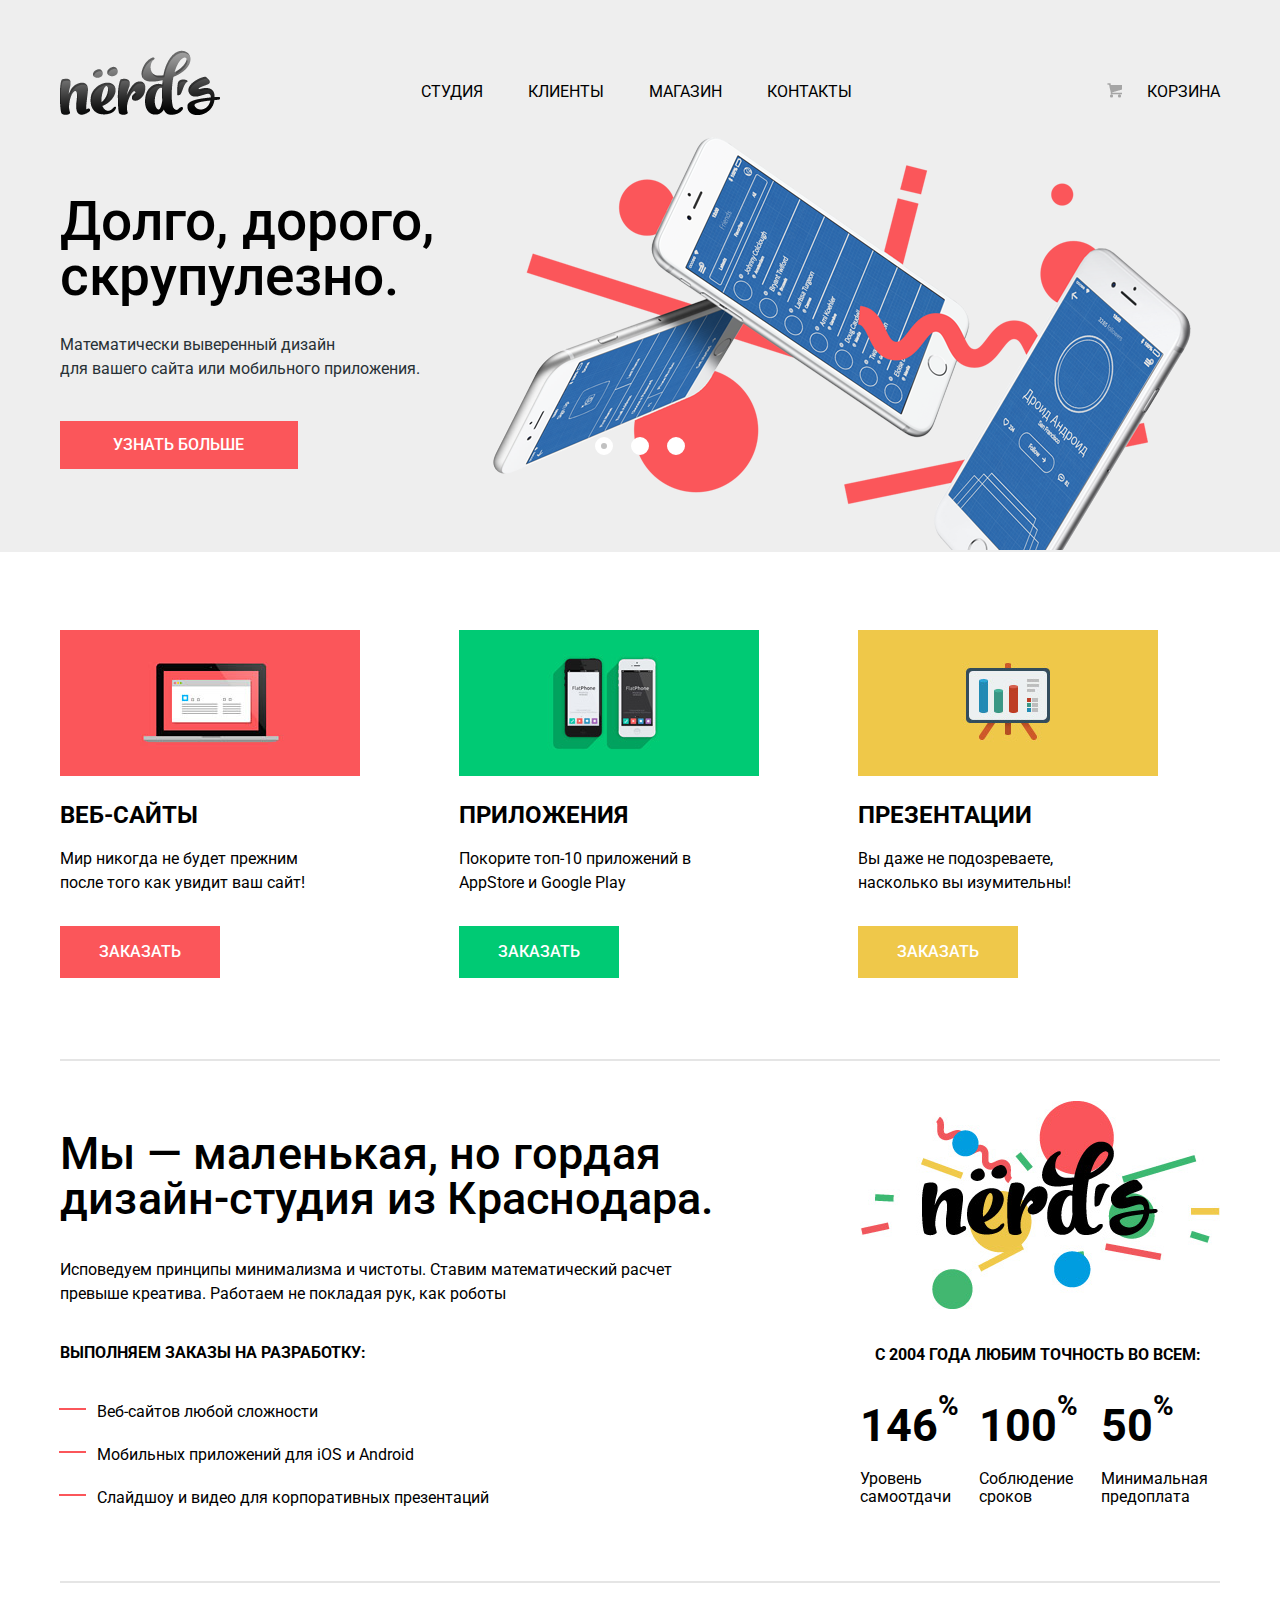
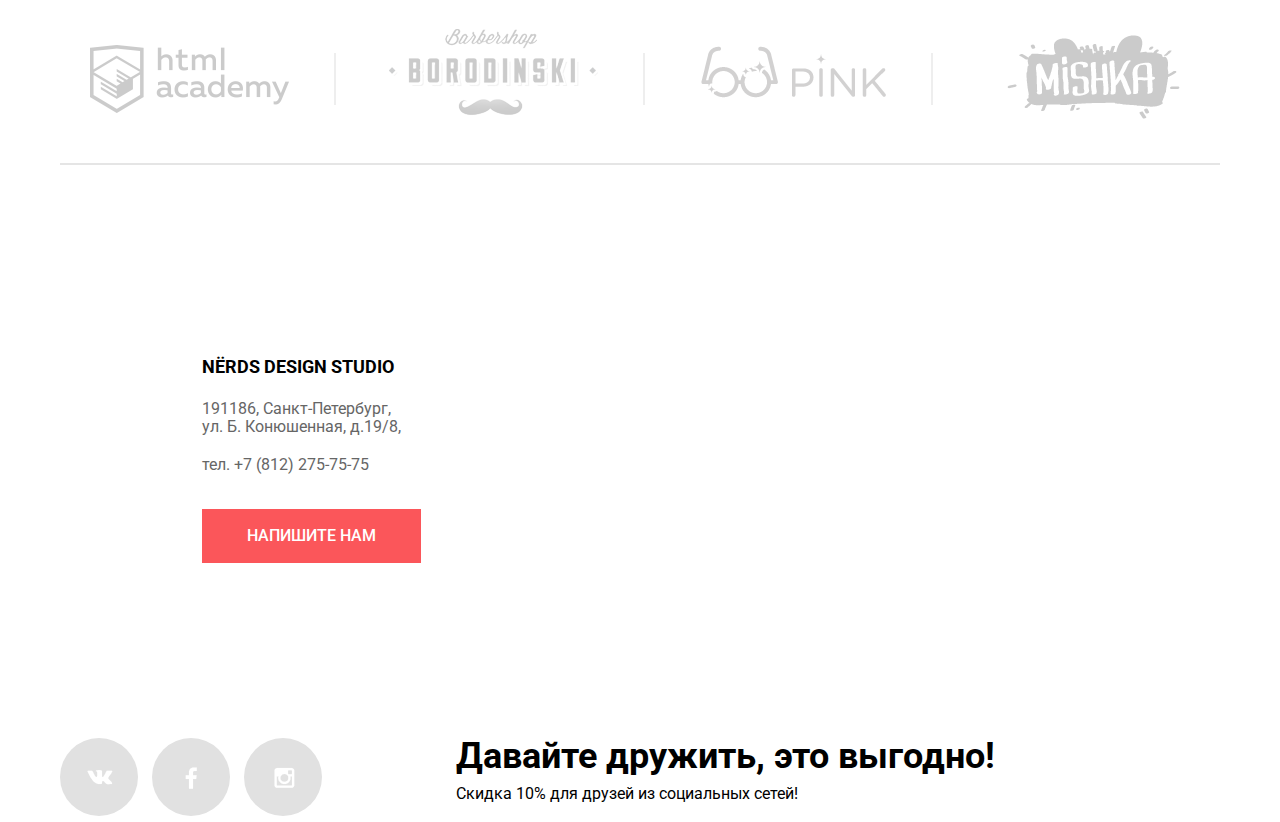
==== commit 4946f72d: "Final version of the personal project" ====
--- a/index.html
+++ b/index.html
@@ -5,6 +5,7 @@
     <title>Главная страница Nerds</title>
     <link href="https://fonts.googleapis.com/css?family=Roboto:400,700&amp;subset=cyrillic" rel="stylesheet">
     <link rel="stylesheet" href="css/style.css" type="text/css">
+    <script src="js/script.js"></script>
 </head>
 <body>
     <header class="main-header">
@@ -66,48 +67,49 @@
       		</div>
         </div>	
     </header>
-    <main class="container">
-    	<section class="features clearfix">
-    		<div class="features-item">
-    			<img src="img/website.jpg" width="300" height="146" alt="Веб-сайты">
-            	<h2 class="features-title">веб-сайты</h2>
-            	<p>Мир никогда не будет прежним<br> после того как увидит ваш сайт!</p>
-            	<a class="btn-red" href="#">Заказать</a>
-			</div>
-			<div class="features-item">
-            	<img src="img/application.jpg" width="300" height="146" alt="Приложения">
-            	<h2 class="features-title">приложения</h2>
-            	<p>Покорите топ-10 приложений в<br> AppStore и Google Play</p>
-            	<a class="btn-green" href="#">Заказать</a>
-			</div>
-			<div class="features-item">
-            	<img src="img/presentation.jpg" width="300" height="146" alt="Презентации">
-            	<h2 class="features-title">презентации</h2>
-            	<p>Вы даже не подозреваете,<br> насколько вы изумительны!</p>
-            	<a class="btn-yellow" href="#">Заказать</a>
-			</div>
-    	</section>
-    	<section class="info-column clearfix">
-    		<div class="info-column-left">
-				  <h2 class="info-title">Мы &mdash; маленькая, но гордая дизайн-студия из Краснодара.</h2>
-				  <p>Исповедуем принципы минимализма и чистоты. Ставим математический расчет превыше креатива. Работаем не покладая рук, как роботы</p>
-				  <p class="info-list-title">Выполняем заказы на разработку:</p>
-				  <ul class="info-list">
-              		<li> 
-						Веб-сайтов любой сложности
-					</li>
-              		<li>
-                		Мобильных приложений для iOS и Android
-              		</li>
-              		<li>
-                		Слайдшоу и видео для корпоративных презентаций
-              		</li>
-            	</ul>
-    		</div>
-    		<div class="info-column-right">
-				  <div class="info-image">
-					   <img src="img/illustration.jpg" width="360" height="208" alt="">
-				  </div>
+    <main>
+    	<div class="container">
+    		<section class="features clearfix">
+    			<div class="features-item">
+    				<img src="img/website.jpg" width="300" height="146" alt="Веб-сайты">
+            		<h2 class="features-title">веб-сайты</h2>
+            		<p>Мир никогда не будет прежним<br> после того как увидит ваш сайт!</p>
+            		<a class="btn-red" href="#">Заказать</a>
+				</div>
+				<div class="features-item">
+            		<img src="img/application.jpg" width="300" height="146" alt="Приложения">
+            		<h2 class="features-title">приложения</h2>
+            		<p>Покорите топ-10 приложений в<br> AppStore и Google Play</p>
+            		<a class="btn-green" href="#">Заказать</a>
+				</div>
+				<div class="features-item">
+            		<img src="img/presentation.jpg" width="300" height="146" alt="Презентации">
+            		<h2 class="features-title">презентации</h2>
+            		<p>Вы даже не подозреваете,<br> насколько вы изумительны!</p>
+            		<a class="btn-yellow" href="#">Заказать</a>
+				</div>
+    		</section>
+    		<section class="info-column clearfix">
+    			<div class="info-column-left">
+				  	<h2 class="info-title">Мы &mdash; маленькая, но гордая дизайн-студия из Краснодара.</h2>
+				  	<p>Исповедуем принципы минимализма и чистоты. Ставим математический расчет превыше креатива. Работаем не покладая рук, как роботы</p>
+				  	<p class="info-list-title">Выполняем заказы на разработку:</p>
+				  	<ul class="info-list">
+              			<li> 
+							Веб-сайтов любой сложности
+						</li>
+              			<li>
+                			Мобильных приложений для iOS и Android
+              			</li>
+              			<li>
+                			Слайдшоу и видео для корпоративных презентаций
+              			</li>
+            		</ul>
+    			</div>
+    			<div class="info-column-right">
+				  	<div class="info-image">
+					   	<img src="img/illustration.jpg" width="360" height="208" alt="">
+				  	</div>
 					<p class="info-list-text">С 2004 года любим точность во всем:</p>    
 					<div class="info-list-item">
 						<span class="info-list-result">146<sup class="procent">%</sup></span>
@@ -121,46 +123,46 @@
 						<span class="info-list-result">50<sup class="procent">%</sup></span>
 						<span class="info-list-slogan">Минимальная <br>предоплата</span>
 					</div> 
-            </div>
-    	</section>
-    	<section class="partners clearfix">
-			<div class="logo-partners partners-html">
-				<a class="partners-item" href="//htmlacademy.ru/intensive/htmlcss">
+            	</div>
+    		</section>
+    		<section class="partners clearfix">
+				<div class="logo-partners partners-html">
+					<a class="partners-item" href="//htmlacademy.ru/intensive/htmlcss">
 					<img src="img/htmlacademy.png" width="199" height="68" alt="Html academy">
-				</a>            
-        	</div>
-        	<div class="line"> </div> 
-        	<div class="logo-partners partners-barbershop">
-				<a class="partners-item" href="#">
-					<img src="img/barbershop.png" width="209" height="90" alt="Barbershop borodinski">
-				</a>
-			</div>
-			<div class="line"> </div>   
-        	<div class="logo-partners partners-pink">  
-				<a class="partners-item" href="#">
-					<img src="img/pink.png" width="185" height="52" alt="Pink">
-				</a> 
-			</div>
-			<div class="line"> </div> 
-			    <div class="logo-partners partners-mishka">   
+					</a>            
+        		</div>
+        		<div class="line"> </div> 
+        		<div class="logo-partners partners-barbershop">
 					<a class="partners-item" href="#">
-						<img src="img/mishka.png" width="173" height="84" alt="Mishka">
+						<img src="img/barbershop.png" width="209" height="90" alt="Barbershop borodinski">
+					</a>
+				</div>
+				<div class="line"> </div>   
+        		<div class="logo-partners partners-pink">  
+					<a class="partners-item" href="#">
+						<img src="img/pink.png" width="185" height="52" alt="Pink">
 					</a> 
-				</div> 
-    	</section>   
+				</div>
+				<div class="line"> </div> 
+			    	<div class="logo-partners partners-mishka">   
+						<a class="partners-item" href="#">
+							<img src="img/mishka.png" width="173" height="84" alt="Mishka">
+						</a> 
+					</div> 
+    		</section> 
+    	</div>  
     </main>
-
     <footer class="main-footer">
       	<section class="map-block">
-            <div class="map">
-              <iframe src="https://www.google.com/maps/embed?pb=!1m18!1m12!1m3!1d1998.5989424123807!2d30.320894615855657!3d59.938796869048204!2m3!1f0!2f0!3f0!3m2!1i1024!2i768!4f13.1!3m3!1m2!1s0x4696310fca5ba729%3A0xea9c53d4493c879f!2z0JHQvtC70YzRiNCw0Y8g0JrQvtC90Y7RiNC10L3QvdCw0Y8g0YPQuy4sIDE5LCDQodCw0L3QutGCLdCf0LXRgtC10YDQsdGD0YDQsywgMTkxMTg2!5e0!3m2!1sru!2sru!4v1492674075726" height="416" width="100%" style="border:0" allowfullscreen>    
+            <div class="map" style="max-width: 100%; border: 0; ">
+              <iframe src="https://www.google.com/maps/embed?pb=!1m18!1m12!1m3!1d1998.5989424123807!2d30.320894615855657!3d59.938796869048204!2m3!1f0!2f0!3f0!3m2!1i1024!2i768!4f13.1!3m3!1m2!1s0x4696310fca5ba729%3A0xea9c53d4493c879f!2z0JHQvtC70YzRiNCw0Y8g0JrQvtC90Y7RiNC10L3QvdCw0Y8g0YPQuy4sIDE5LCDQodCw0L3QutGCLdCf0LXRgtC10YDQsdGD0YDQsywgMTkxMTg2!5e0!3m2!1sru!2sru!4v1492674075726" style=" width:100%; height: 416px; border:0;">    
               </iframe>
             </div>
             <div class="contacts">
                 <h3 >nёrds design studio</h3>
                 <p>191186, Санкт-Петербург,<br>ул. Б. Конюшенная, д.19/8, <br>
                 <span class="contacts-phone">тел. +7 (812) 275-75-75</span></p>
-                <a href="feedback.html" class="feedback-btn">Напишите нам</a> 
+                <a href="#" class="feedback-btn">Напишите нам</a>
             </div>            
         </section>
         <div class="container clearfix">
@@ -181,11 +183,11 @@
 		<form class="-feedback-form" action="#" method="post">
          	<div class="feedback-column-left">
          		<label class="feedback-label" for="name">Ваше имя:</label>
-            	<input class="feedback-input" type="text" name="login" id="name" placeholder="Представьтесь, пожалуйста">
+            	<input class="feedback-input" type="text" name="login" id="name" placeholder="Представьтесь, пожалуйста" required>
             </div>
             <div class="feedback-column-right">	
             	<label class="feedback-label" for="email">Ваш e-mail:</label>
-            	<input class="feedback-input" type="email" name="email" id="email" placeholder="Для отправки ответа">
+            	<input class="feedback-input" type="email" name="email" id="email" placeholder="Для отправки ответа" required>
             </div>	           
             <label class="feedback-label" for="feedback-textarea">Текст письма:</label>
             <textarea class="form-textarea" name="text" id="feedback-textarea" placeholder="В свободной форме"></textarea>
--- a/css/style.css
+++ b/css/style.css
@@ -96,6 +96,12 @@
     margin-right: 201px;
     margin-top: 50px; 
 }
+.logo:hover {
+    opacity: 0.8;
+}
+.logo:active {
+    opacity: 0.3;
+}
 .slider{
     position: relative;
     width: 1160px;
@@ -216,7 +222,6 @@
 .slide-third {
     background:url("../img/slide3.png") no-repeat 100% 0px;
 }
-
 .features {
     border-bottom: 2px solid rgba(0,0,0,.1);  
     padding-bottom: 81px;
@@ -315,7 +320,7 @@
     color: rgba(255,255,255,.3);
 }
 .info-column {
-    margin-bottom: 70px;  
+    margin-bottom: 70px; 
 }
 .info-column-left {
     min-height: 410px;
@@ -330,15 +335,8 @@
     letter-spacing: .2px;
     margin-top: 30px;
 }
-.info-header {
-    color: #283136;
-    font-size: 16px;
-    font-weight: 400;
-    line-height: 24px;
-    margin-bottom: 37px;
-}
 .info-column-left p {
-    margin-bottom: 35px;
+    margin-bottom: 35px;    
 }
 .info-list-title {
     text-transform: uppercase;
@@ -346,17 +344,16 @@
     line-height: 24px;
     color: black;
     font-weight: 700; 
-    list-style: none;
-    margin-bottom: 35px;    
+    list-style: none;  
 }
 .info-list li {
     position: relative;
     margin-left: 37px;
-    margin-top: 20px;   
+    margin-top: 19px;  
 }
 .info-list li::before {
     position: absolute;
-    top: 9px;
+    top: 8px;
     left: -38px;
     width: 25px;
     border: 1px solid #fb565a;
@@ -372,12 +369,10 @@
     float: right;
     min-width: 360px;   
 }
-
 .info-image { 
     text-align: right;
     margin-bottom: 27px;  
 }
-
 .info-list-text {
     color: black;
     font-size: 16px;
@@ -500,7 +495,7 @@
     width: 78px;
     height: 78px;
     margin: 0;
-    margin-right: 12px;
+    margin-right: 10px;
     cursor: pointer;
     border-radius: 100%;
     background: #e1e1e1;
@@ -548,6 +543,10 @@
     line-height: 36px;
     margin: 0px;
 }
+.footer-friendship p {
+    margin-top: 8px;
+}
+
 .map-block {
     position: relative;
     width: 100%;
@@ -601,14 +600,78 @@
     cursor: pointer;
 }
 .feedback-btn:hover {
-    background-color: #eab534;
+    background-color: #e74246;
 }
 .feedback-btn:active {
-    background-color: #e5a722;
+    background-color: #d7373b;
     box-shadow: inset 0 3px 0 rgba(0, 1, 1, 0.1);
     color: rgba(255,255,255,.3);
 }
 /* Всплывающая форма */
+@-webkit-keyframes bounce {
+  0%   {
+    -webkit-transform: translateY(-2000px);
+            transform: translateY(-2000px);
+  }
+  70%  {
+    -webkit-transform: translateY(-30px);
+            transform: translateY(-30px);
+  }
+  90%  {
+    -webkit-transform: translateY(-10px);
+            transform: translateY(-10px);
+  }
+  100% {
+    -webkit-transform: translateY(0);
+            transform: translateY(0);
+  }
+}
+@keyframes bounce {
+  0%   {
+    -webkit-transform: translateY(-2000px);
+            transform: translateY(-2000px);
+  }
+  70%  {
+    -webkit-transform: translateY(-30px);
+            transform: translateY(-30px);
+  }
+  90%  {
+    -webkit-transform: translateY(-10px);
+            transform: translateY(-10px);
+  }
+  100% {
+    -webkit-transform: translateY(0);
+            transform: translateY(0);
+  }
+}
+@-webkit-keyframes shake {
+  0%, 100% {
+    -webkit-transform: translateX(0);
+            transform: translateX(0);
+  }
+  10%, 30%, 50%, 70%, 90% {
+    -webkit-transform: translateX(-10px);
+            transform: translateX(-10px);
+  }
+  20%, 40%, 60%, 80% {
+    -webkit-transform: translateX(10px);
+            transform: translateX(10px);
+  }
+}
+@keyframes shake {
+  0%, 100% {
+    -webkit-transform: translateX(0);
+            transform: translateX(0);
+  }
+  10%, 30%, 50%, 70%, 90% {
+    -webkit-transform: translateX(-10px);
+            transform: translateX(-10px);
+  }
+  20%, 40%, 60%, 80% {
+    -webkit-transform: translateX(10px);
+            transform: translateX(10px);
+  }
+}
 .feedback {
     width: 760px;
     height: 590px;
@@ -623,6 +686,15 @@
     margin-left: -380px;
     display: none; 
 } 
+.feedback-show {
+    display: block;
+    -webkit-animation: bounce 0.6s;
+            animation: bounce 0.6s;
+}
+.feedback-error {
+    -webkit-animation: shake 0.6s;
+            animation: shake 0.6s;
+}
 .feedback-content-close {
   position: absolute;
     top: 80px;
@@ -727,7 +799,6 @@
     margin-top: 46px;
 }
 
-
 /*  КАТАЛОГ НЕРДС  */
 .main-navigation .active {
     position: relative;
@@ -736,83 +807,473 @@
 .main-navigation .active::after {
     content: "";
     position: absolute;
-    right: 20px;
-    bottom: 0;
-    left: 20px;
-    width: 100%;
-    height: 5px;
-    background-color: #ffffff;
+    bottom: -4px;
+    right: 40px;
+    width: 78px;
+    height: 2px;
+    background-color: #fb565a;
 }
 .main-navigation .active a:hover {
     background: none;
 }
-  .main-navigation .active span {
-    display: block;
-    padding: 25px 20px;
-}
-
-.skroll {
-  width: 218px;
-  height: 5px;
-  margin-top: 20px;
+.main-navigation .active span {
+    display: block;
+    padding-top: 77px;
+    padding-right: 44px;
+}
+.header-title {
+    font-size: 55px;
+    font-weight: 500;
+    line-height: 55px;
+    margin: 0;
+    margin-bottom: 55px;
+    padding-top: 190px;
+    padding-bottom: 52px;
+    padding-left: 214px;
+}
+.sort {
+    float: left;
+    width: 260px;
+}
+.sort-title {
+    font-size: 18px;
+    font-weight: 700;
+    line-height: 30px;
+    text-transform: uppercase;
+    margin-top: -20px;
+    margin-bottom: 47px;
+}
+.range-filter {
+    width: 260px;
+}
+.range-controls {
   position: relative;
-  background-color: black;
-}
-.skroll-left,
-.skroll-right {
-  position: absolute;
+  height: 41px;
+  padding-top: 39px;
+  padding-right: 20px;
+  padding-left: 20px;
+  margin-bottom: 15px;
+  border-radius: 5px;
+  background: #f1f1f1;
+}
+.range-controls .scale {
+  height: 2px;
+  background: #d7dcde;
+}
+.range-controls .bar {
+  width: 70%;
+  height: 2px;
+  background: #00ca74;
+}
+.range-controls .toggle {
+    position: absolute;
+    top: 30px;
+    left: 0px;
+    width: 4px;
+    height: 4px;
+    border: 8px solid #fff;
+    background: #ababab;
+    border-radius: 50%;
+    box-shadow: 0 2px 1px 0 #cfcfcf;
+    cursor: pointer;
+}
+.range-controls .toggle-min {
+    left: 18px;
+}
+.range-controls .toggle-max {
+    left: 157px;
+}
+.price-controls {
+    font-weight: bold;
+    font-size: 16px;
+    line-height: 22px;
+}
+.price-controls label {
+    display: inline-block;
+    width: 50%;
+    font-size: 16px;
+    color: #283136;
+    font-weight: 400;
+    line-height: 22px;
+}
+.price-controls {
+    font-size: 0px;
+}
+.price-controls input {
+    border: none;
+    background: #f1f1f1;
+    padding: 12px 10px 14px;
+    width: 60px;
+    height: 12px;
+    text-align: center;
+    border-radius: 5px;
+}
+.price-controls input {
+    font-family: "Roboto", "Arial", sans-serif;
+    font-size: 16px;
+    text-align: center;
+    color: #283136;
+    width: 60px;
+    padding-top: 12px;
+    padding-right: 10px;
+    padding-bottom: 14px;
+    padding-left: 10px;
+    border: none;
+    border-radius: 5px;
+    background: #f1f1f1;
+    margin-left: 10px;
+}
+.max-price {
+    text-align: right;
+}
+.sort-grid {
+    margin-top: 54px;
+}
+.sort-title-grid {
+    font-size: 18px;
+    font-weight: 700;
+    line-height: 30px;
+    text-transform: uppercase;
+    margin-top: 50px;
+}
+.sort-title-features {
+    font-size: 18px;
+    font-weight: 700;
+    line-height: 30px;
+    text-transform: uppercase;
+    margin-top: 40px;
+}
+.sort-grid label, 
+.sort-features label {
+    font-family: "roboto", sans-serif;
+    font-size: 16px;
+    line-height: 30px;
+    color: #283136;
+}
+input[type="radio"] {
+    display: none;
+}
+input[type="radio"] + label {
+    position: relative;
+    display: block;
+    cursor: pointer;
+    margin-bottom: 8px;
+    padding-left: 36px;
+}
+input[type="radio"] + label::before,
+input[type="radio"]:checked + label::before {
+    content: "";
+    position: absolute;
+    top: -3px;
+    left: 1px;
+    display: block; 
+    width: 25px;
+    height: 25px;
+    background-position: 0 -90px;
+    background-image: url("../img/spritesheet.png");
+    background-repeat: no-repeat;
+    opacity: 0.6;
+}
+input[type="radio"]:checked + label::before {
+    background-position: 0 -120px;
+}
+input[type="radio"] + label:hover::before {
+    opacity: 1;
+}
+input[type="radio"]:disabled + label::before {
+    opacity: 0.1;
+}
+input[type="radio"]:disabled + label {
+    color: rgba(40, 49, 54, 0.3);
+}
+input[type="checkbox"] {
+    display: none;
+}
+input[type="checkbox"] + label {
+    position: relative;
+    display: block;
+    margin-bottom: 10px;
+    padding-left: 36px;
+}
+input[type="checkbox"] + label::before,
+input[type="checkbox"]:checked + label::before {
+    content: "";
+    position: absolute;
+    left: 1px;
+    top: -2px;
+    display: block;
+    width: 27px;
+    height: 23px;
+    background-position: 0 -30px;
+    background-image: url("../img/spritesheet.png");
+    background-repeat: no-repeat;
+    opacity: 0.6;
+}
+input[type="checkbox"]:checked + label::before {
+    background-position: 0 -60px;
+}
+input[type="checkbox"] + label:hover::before {
+    opacity: 1;
+}
+input[type="checkbox"]:disabled + label::before {
+    opacity: 0.1;
+}
+input[type="checkbox"]:disabled + label {
+    color: rgba(40, 49, 54, 0.3);
+}
+.sort-btn {
+    display: inline-block;
+    padding-top: 17px;
+    padding-bottom: 19px;
+    padding-left: 90px;
+    padding-right: 88px;
+    font-size: 16px;
+    font-weight: 500;
+    line-height: 18px;
+    vertical-align: top;
+    text-align: center;
+    color: black;
+    text-transform: uppercase;
+    text-decoration: none;
+    background-color: #eee;
+    border: none;
+    cursor: pointer; 
+    margin-top: 30px;  
+}
+.sort-btn:hover {
+    background-color: #dfdfdf;
+}
+.sort-btn:active {
+    opacity: 0.3;
+    box-shadow: inset 0 3px 0 rgba(0, 1, 1, 0.1);
+    color: rgba(255,255,255,.3);
+}
+.catalog-list {
+    float: right;
+    width: 760px;
+}
+.sorting { 
+    margin-bottom: 35px;
+}
+.sorting-list {
+    float: left;
+    max-width: 760px;
+    margin-top: -18px;
+    margin-left: -40px;
+}
+.sorting-title {
+    font-size: 18px;
+    font-weight: 700;
+    line-height: 18px;
+    text-transform: uppercase;
+    margin: 0;
+    padding: 0;
+    margin-right: 238px;    
+}
+.sorting-list li {
+    display: inline-block;
+    vertical-align: top;
+    list-style-type: none;
+    margin-right: 23px;
+}
+.sorting-list a {
+    color: black;
+    opacity: 0.3;
+    font-size: 14px;
+    line-height: 30px;
+    text-transform: uppercase;
+    text-decoration: none;
+}
+.sorting-list a:hover {
+    opacity: 0.6;
+}
+.sorting-list a:active {
+    opacity: 0.9;
+}
+.sorting-controls {
+    float: right;
+    max-width: 60px;
+}
+a.arrow {
+    display: inline-block;
+    margin: 0;
+    margin-right: 25px;    
+    font-size: 0;
+    position: relative;
+}
+.arrow::before {
+    content: "";
+    display: inline-block;
+    position: absolute;
+    top: -25px;
+    left: 15px;
+}
+.arrow-down::before {
+    border-bottom-width: 0;
+    border-top: 10px solid #c1c1c1;
+    border-left: 5px solid transparent;
+    border-right: 5px solid transparent;
+}
+.arrow-down:hover,
+.arrow-up:hover {
+    opacity: 0.4;
+}
+.arrow-down:active,
+.arrow-up:active {
+    opacity: 0.9;
+}
+.arrow-up::before {
+    border-top-width: 0;
+    border-bottom: 10px solid #c1c1c1;
+    border-left: 5px solid transparent;
+    border-right: 5px solid transparent;
+}
+.catalog-item {
+    margin-right: 40px;
+    margin-bottom: 30px;
+    float: left;
+    width: 360px;
+}
+.catalog-item:nth-child(2n) {
+    margin-right: 0;
+}
+.catalog-header {
+    background-color: #f1f1f1;
+    border-radius: 5px 5px 0 0;
+    font-size: 0;
+    height: 40px;
+    list-style: none;
+    margin: 0;
+    padding: 0;  
+}
+.catalog-header li {
+    display: inline-block;
+    vertical-align: top;
+    background-color: #ffffff;
+    border-radius: 100%;
+    width: 14px;
+    height: 14px; 
+    margin-top: 10px;
+    margin-right: 10px;
+}
+.catalog-header li:first-child {
+    margin-left: 15px;
+}
+.catalog-content {
+    position: relative;
+}
+.catalog-description {
+    position: absolute;
+    left: 0;
+    bottom: 7px;
+    background-color: #eeeeee;
+    display: block;
+    height: 231px; 
+    text-align: center;
+    width: 360px;
+}
+.catalog-description .name {
+    color: #000000;
+    display: block;
+    font-size: 18px;
+    line-height: 30px;
+    font-weight: 700;
+    text-decoration: none;
+    text-transform: uppercase;
+    padding-top: 25px;
+}
+.catalog-description .text {
+    overflow: hidden;
+    max-height: 140px;
+}
+.catalog-description p{
+    color: #666;
+    font-size: 16px;
+    font-weight: 400;
+    line-height: 18px;
+    margin: 0;
+    padding: 0;
+    padding-top: 15px;
+  }
+.catalog-btn {
+    display: inline-block;
+    padding-top: 17px;
+    padding-bottom: 17px;
+    padding-left: 70px;
+    padding-right: 70px;
+    font-size: 16px;
+    font-weight: 500;
+    line-height: 18px;
+    vertical-align: top;
+    text-align: center;
+    color: white;
+    text-transform: uppercase;
+    text-decoration: none;
+    background-color: #fb565a;
+    border: none;
+    cursor: pointer; 
+    margin-top: 30px;  
+}
+.catalog-btn:hover {
+    background-color: #e74246;
+}
+.catalog-btn:active {
+    background-color: #d7373b;
+    box-shadow: inset 0 3px 0 rgba(0, 1, 1, 0.1);
+    color: rgba(255,255,255,.9);
+}
+.catalog-description {
+  display: none;
+}
+.catalog-item:hover .catalog-description {
   display: block;
-  width: 20px;
-  height: 20px;
-  border-radius: 50%;
-  top:-8px;
-  z-index: 1;
-  border: none;
-  background-color: black;
-}
-.skroll-left {
-  left: 0px;
-}
-.skroll-right{
-  right: 57px;
-}
-.skroll-field {
-  width: 141px;
-  height: 5px;
-  position: absolute;
-  left: 54px;
-  background-color: black;
-}
-.title-wrapper {
-  margin:0 auto;
-  width: 760px;
-}
-
-.catalog-left-column {
-  float: left;
-  width: 260px;
-  outline:#00008B dotted thick;
-}
-.catalog-right-column {
-
-  float:right;
-  width:760px;
-  outline:#00008B dotted thick;
-}
-.sorting-menu li {
-  display: inline-block;
-  vertical-align: middle;
-
-}
-.catalog {
-  outline:#00008B dotted thick;
-  margin-right: 40px;
-  margin-bottom:40px;
-  float: left;
-  width: 360px;
-
-}
-
-.catalog:nth-child(2n) {
-  margin-right:0;
+}
+.catalog-item:hover .catalog-header {
+  background-color: #797979;
+}
+.page-btn {
+    display: inline-block;
+    vertical-align: middle;
+    text-align: center;
+    text-decoration: none;
+    text-transform: uppercase;
+    font-size: 16px;
+    line-height: 18px;
+    font-weight: 500;
+    color: black;
+    background-color: #eee;
+    border-radius: 3px;
+    margin-right: 9px;
+    padding-top: 14px;
+    padding-bottom: 14px;
+    width: 50px;
+}
+.page-btn.active {
+    padding-top: 12px;
+    padding-bottom: 12px;
+    width: 44px;
+    border: 3px solid #dbdbdb;
+    background-color: #fff;
+}
+.page-btn-next {
+    display: inline-block;
+    vertical-align: middle;
+    padding-top: 14px;
+    padding-bottom: 14px;
+    padding-left: 78px;
+    padding-right: 77px;
+    text-align: center;
+    text-decoration: none;
+    text-transform: uppercase;
+    font-size: 16px;
+    line-height: 18px;
+    color: #000;
+    background-color: #eee;
+    border-radius: 3px;
+}
+.catalog-block {
+    margin-bottom: 15px;
+}
+.pagination {
+    margin-bottom: -20px;
 }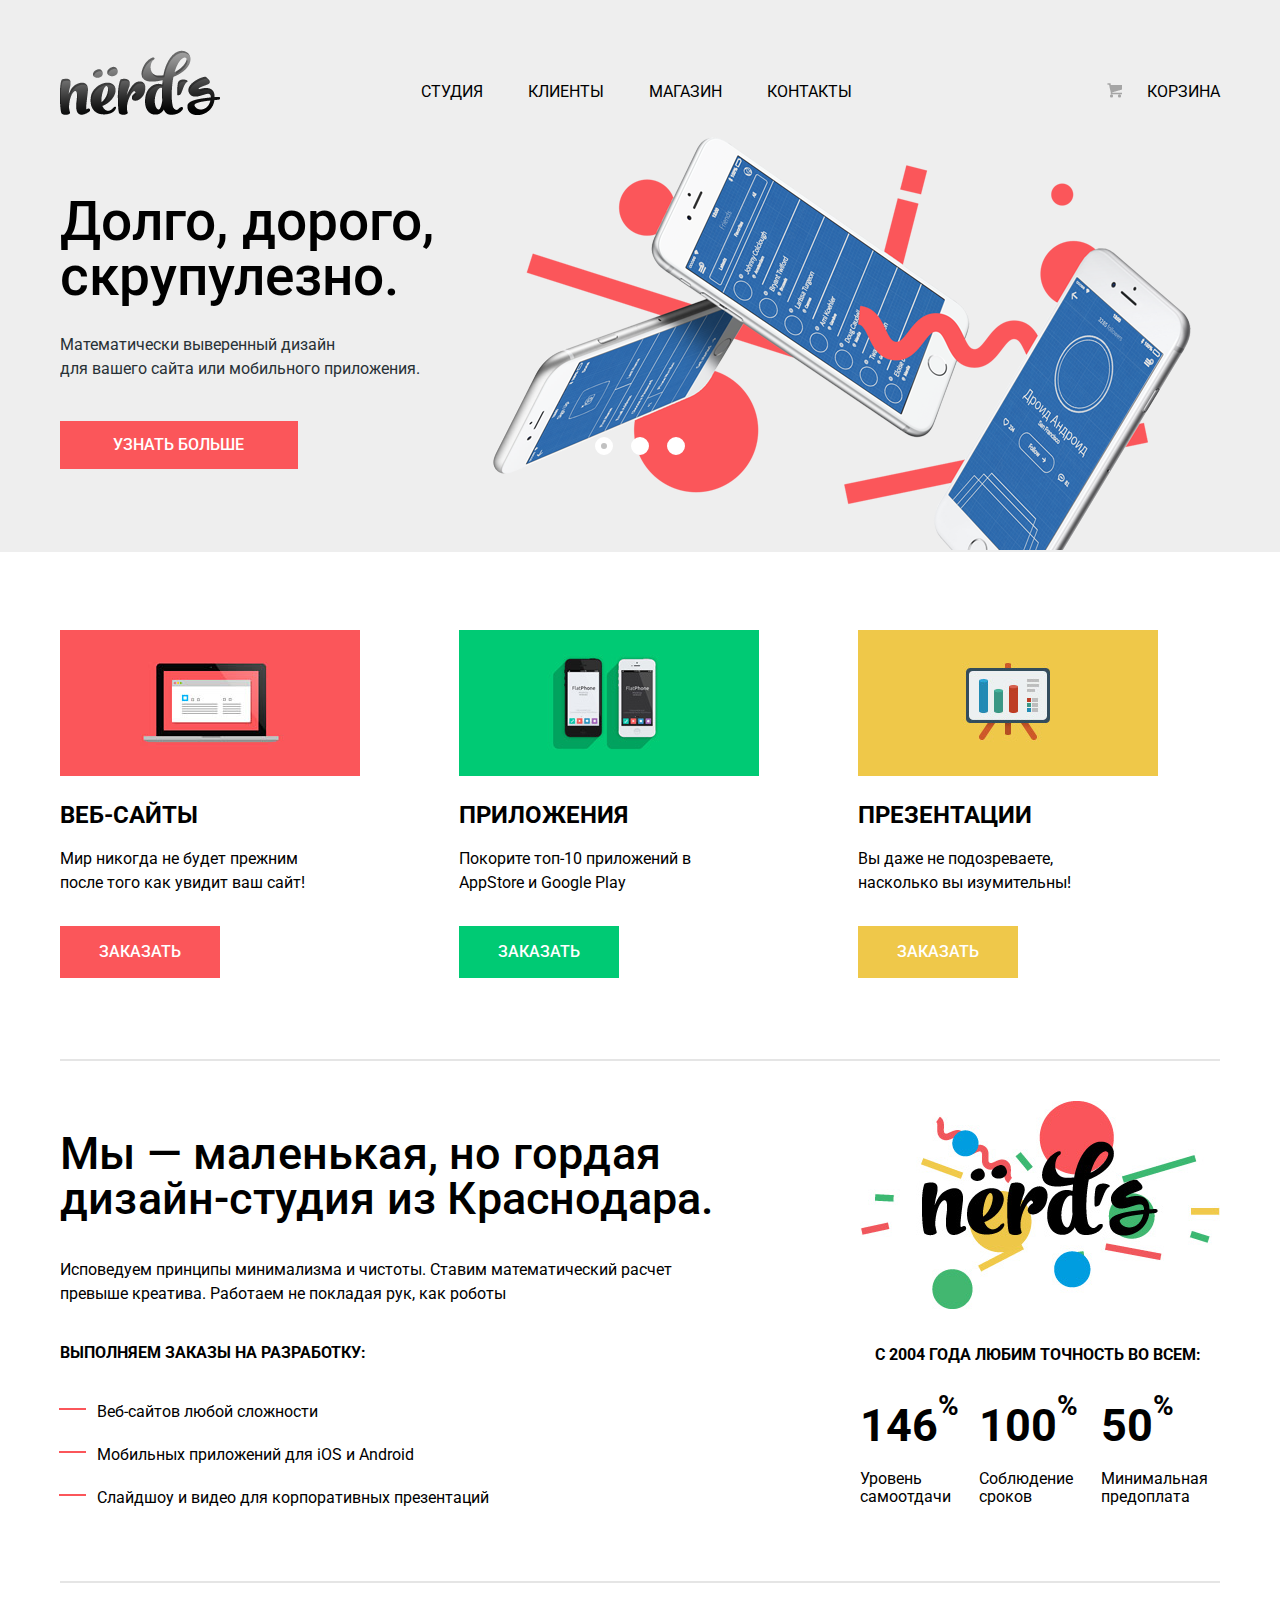
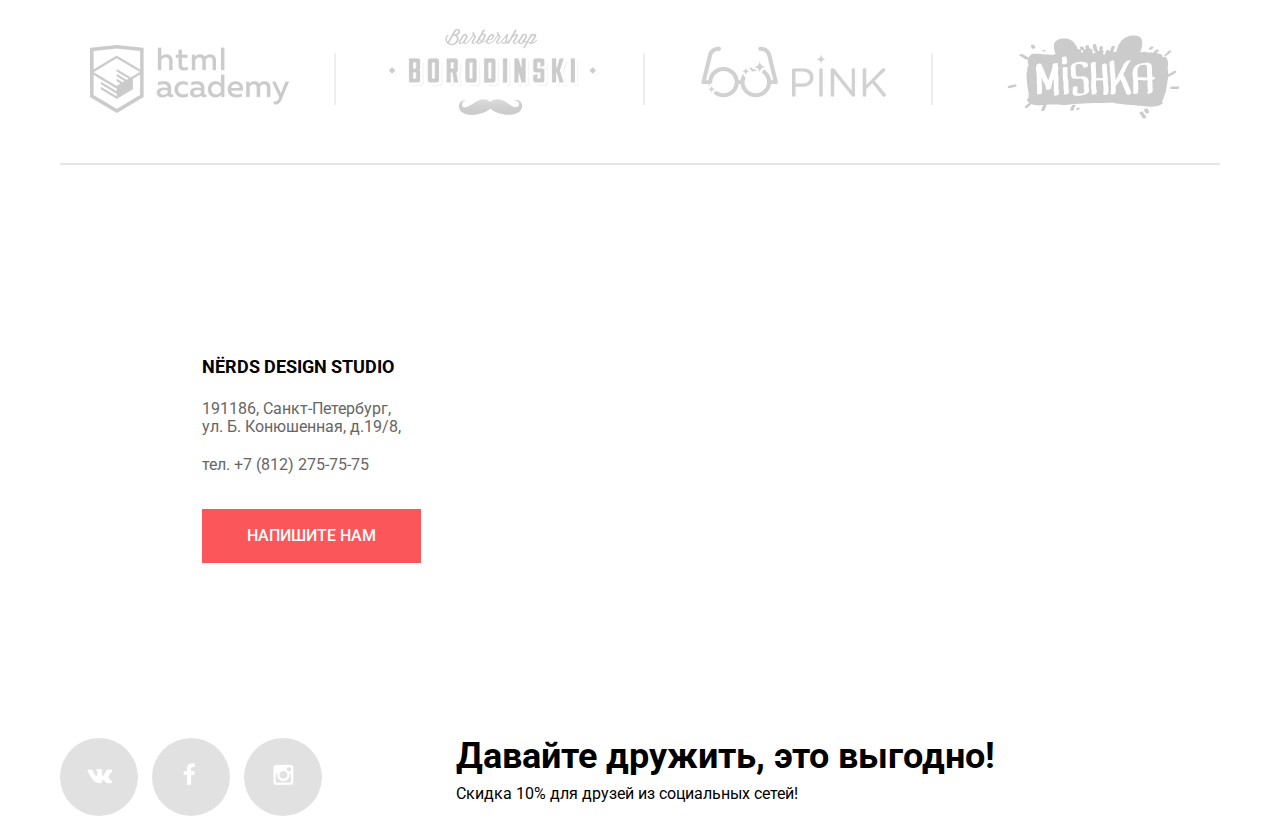
==== commit 64c5f8d0: "Changed final version of the personal project" ====
--- a/index.html
+++ b/index.html
@@ -127,8 +127,8 @@
     		</section>
     		<section class="partners clearfix">
 				<div class="logo-partners partners-html">
-					<a class="partners-item" href="//htmlacademy.ru/intensive/htmlcss">
-					<img src="img/htmlacademy.png" width="199" height="68" alt="Html academy">
+					<a class="partners-item" href="https://htmlacademy.ru/intensive/htmlcss">
+						<img src="img/htmlacademy.png" width="199" height="68" alt="Html academy">
 					</a>            
         		</div>
         		<div class="line"> </div> 
@@ -159,7 +159,7 @@
               </iframe>
             </div>
             <div class="contacts">
-                <h3 >nёrds design studio</h3>
+                <h3>nёrds design studio</h3>
                 <p>191186, Санкт-Петербург,<br>ул. Б. Конюшенная, д.19/8, <br>
                 <span class="contacts-phone">тел. +7 (812) 275-75-75</span></p>
                 <a href="#" class="feedback-btn">Напишите нам</a>
@@ -167,9 +167,9 @@
         </section>
         <div class="container clearfix">
         	   <section class="footer-social">
-  				   	<a class="social-btn" href="http://vk.com"><img class="icon-vk" src="img/vk.png" alt=""></a>
-          		  	<a class="social-btn" href="http://www.facebook.com"><img class="icon-fb" src="img/fb.png" alt=""></a>
-          		  	<a class="social-btn" href="http://twitter.com"> <img class="icon-instra" src="img/insta.png" alt=""></a>
+          		  	<a class="social-btn btn-vk" href="#"></a>
+          		  	<a class="social-btn btn-fb" href="#"></a>
+          		  	<a class="social-btn btn-instra" href="#"></a>          		  	
           	</section>
           	<section class="footer-friendship">
           		  <h2 class="footer-title">Давайте дружить, это выгодно!</h2>
--- a/css/style.css
+++ b/css/style.css
@@ -505,31 +505,35 @@
 .social-btn:last-child {
     margin-right: 0;
 }
+.social-btn::before {
+    content: "";
+    position: absolute;
+    top: 50%;
+    left: 50%;
+    transform: translate(-50%, -50%);
+    background: url("../img/sprite.png") no-repeat;
+}
+.btn-vk::before {
+    background-position: 3px -264px;
+    width: 30px;
+    height: 30px;
+}
+.btn-fb::before {
+    background-position: 7px -210px;
+    width: 30px;
+    height: 30px;
+}
+.btn-instra::before {
+    background-position: 5px -238px;
+    width: 30px;
+    height: 30px;
+}
 .social-btn:hover {
     background: #fb565a;
-    box-shadow: inset 0 3px 0 rgba(0, 1, 1, 0.1);
-    color: rgba(255,255,255,.3);
-}
-.icon-vk {
-    position: absolute;
-    top: 32px;
-    left: 27px;
-    width: 26px;
-    height: 15px;
-}
- .icon-fb {
-    position: absolute;
-    top: 29px;
-    left: 33px;
-    width: 12px;
-    height: 22px;
-}
-.icon-instra {
-    position: absolute;
-    top: 29px;
-    left: 30px;
-    width: 21px;
-    height: 21px;
+}
+.social-btn:active {
+    background-color: #d7373b;
+    box-shadow: inset 0 3px 0 0 #b63e42; 
 }
 .footer-friendship {
     min-height: 80px;
@@ -546,7 +550,6 @@
 .footer-friendship p {
     margin-top: 8px;
 }
-
 .map-block {
     position: relative;
     width: 100%;
@@ -943,83 +946,65 @@
     text-transform: uppercase;
     margin-top: 40px;
 }
-.sort-grid label, 
+.sort-grid label,
 .sort-features label {
-    font-family: "roboto", sans-serif;
+    display: block;
+    position: relative;
+    font-family: "Roboto", "Arial", sans-serif;
     font-size: 16px;
     line-height: 30px;
     color: #283136;
-}
-input[type="radio"] {
-    display: none;
-}
-input[type="radio"] + label {
-    position: relative;
-    display: block;
-    cursor: pointer;
     margin-bottom: 8px;
     padding-left: 36px;
-}
-input[type="radio"] + label::before,
-input[type="radio"]:checked + label::before {
-    content: "";
+    cursor: pointer;
+    opacity: 0.4;
+}
+input[type="radio"],
+input[type="checkbox"] {
+    display: none;
+}
+input[type="radio"] + span {
     position: absolute;
     top: -3px;
     left: 1px;
-    display: block; 
     width: 25px;
     height: 25px;
     background-position: 0 -90px;
-    background-image: url("../img/spritesheet.png");
+    background-image: url("../img/sprite.png");
     background-repeat: no-repeat;
-    opacity: 0.6;
-}
-input[type="radio"]:checked + label::before {
+    cursor:pointer;
+    opacity: 0.4;
+}
+input[type="radio"]:checked + span {
     background-position: 0 -120px;
 }
-input[type="radio"] + label:hover::before {
-    opacity: 1;
-}
-input[type="radio"]:disabled + label::before {
-    opacity: 0.1;
-}
-input[type="radio"]:disabled + label {
-    color: rgba(40, 49, 54, 0.3);
-}
-input[type="checkbox"] {
-    display: none;
-}
-input[type="checkbox"] + label {
-    position: relative;
-    display: block;
-    margin-bottom: 10px;
-    padding-left: 36px;
-}
-input[type="checkbox"] + label::before,
-input[type="checkbox"]:checked + label::before {
-    content: "";
-    position: absolute;
-    left: 1px;
-    top: -2px;
-    display: block;
+
+input[type="checkbox"] + span {
+    position: absolute;
+    top: 0px;
+    left: 0px;
     width: 27px;
     height: 23px;
     background-position: 0 -30px;
-    background-image: url("../img/spritesheet.png");
+    background-image: url("../img/sprite.png");
     background-repeat: no-repeat;
-    opacity: 0.6;
-}
-input[type="checkbox"]:checked + label::before {
+    cursor:pointer;
+    opacity: 0.4;
+}
+input[type="checkbox"]:checked + span {
     background-position: 0 -60px;
 }
-input[type="checkbox"] + label:hover::before {
+input[type="checkbox"] + span:hover,
+input[type="radio"] + span:hover {
     opacity: 1;
 }
-input[type="checkbox"]:disabled + label::before {
+.sort-features label:hover,
+.sort-grid label:hover {
+    opacity: 1;
+}
+input[type="checkbox"]:disabled + span,
+input[type="radio"]:disabled + span {
     opacity: 0.1;
-}
-input[type="checkbox"]:disabled + label {
-    color: rgba(40, 49, 54, 0.3);
 }
 .sort-btn {
     display: inline-block;
@@ -1044,9 +1029,9 @@
     background-color: #dfdfdf;
 }
 .sort-btn:active {
-    opacity: 0.3;
+    color: rgba(0,0,0,.3);
+    background-color: #d5d5d5;
     box-shadow: inset 0 3px 0 rgba(0, 1, 1, 0.1);
-    color: rgba(255,255,255,.3);
 }
 .catalog-list {
     float: right;
@@ -1110,29 +1095,32 @@
 }
 .arrow-down::before {
     border-bottom-width: 0;
-    border-top: 10px solid #c1c1c1;
+    border-top: 10px solid #000000;
     border-left: 5px solid transparent;
     border-right: 5px solid transparent;
-}
-.arrow-down:hover,
-.arrow-up:hover {
-    opacity: 0.4;
-}
-.arrow-down:active,
-.arrow-up:active {
-    opacity: 0.9;
+    opacity: 0.3;
+}
+.arrow-down:hover::before,
+.arrow-up:hover::before {
+    opacity: 0.6;
+}
+.arrow-down:active::before,
+.arrow-up:active::before {
+    opacity: 1;
 }
 .arrow-up::before {
     border-top-width: 0;
-    border-bottom: 10px solid #c1c1c1;
+    border-bottom: 10px solid #000000;
     border-left: 5px solid transparent;
     border-right: 5px solid transparent;
+    opacity: 0.3;
 }
 .catalog-item {
     margin-right: 40px;
     margin-bottom: 30px;
     float: left;
     width: 360px;
+    cursor: pointer;
 }
 .catalog-item:nth-child(2n) {
     margin-right: 0;
@@ -1223,13 +1211,14 @@
     color: rgba(255,255,255,.9);
 }
 .catalog-description {
-  display: none;
+    display: none;
 }
 .catalog-item:hover .catalog-description {
-  display: block;
+    display: block;
 }
 .catalog-item:hover .catalog-header {
-  background-color: #797979;
+    background-color: #797979;
+    cursor: pointer;
 }
 .page-btn {
     display: inline-block;
@@ -1248,12 +1237,24 @@
     padding-bottom: 14px;
     width: 50px;
 }
-.page-btn.active {
-    padding-top: 12px;
-    padding-bottom: 12px;
-    width: 44px;
+.page-btn:hover {
+    background-color: #dfdfdf;
+}
+.page-btn:active {
+    background-color: #d5d5d5;
+    color: rgba(0,0,0,0.3);
+}
+.active-btn {
+    width: 50px;
+    height: 50px;
+    padding-top: 10px;
+    padding-bottom: 11px;
+    padding-left: 18px;
+    padding-right: 18px;
     border: 3px solid #dbdbdb;
     background-color: #fff;
+    margin-right: 9px;
+    cursor: pointer;
 }
 .page-btn-next {
     display: inline-block;
@@ -1271,6 +1272,13 @@
     background-color: #eee;
     border-radius: 3px;
 }
+.page-btn-next:hover {
+    background-color: #dfdfdf;
+}
+.page-btn-next:active {
+    background-color: #d5d5d5;
+    color: rgba(0,0,0,0.3);
+}
 .catalog-block {
     margin-bottom: 15px;
 }
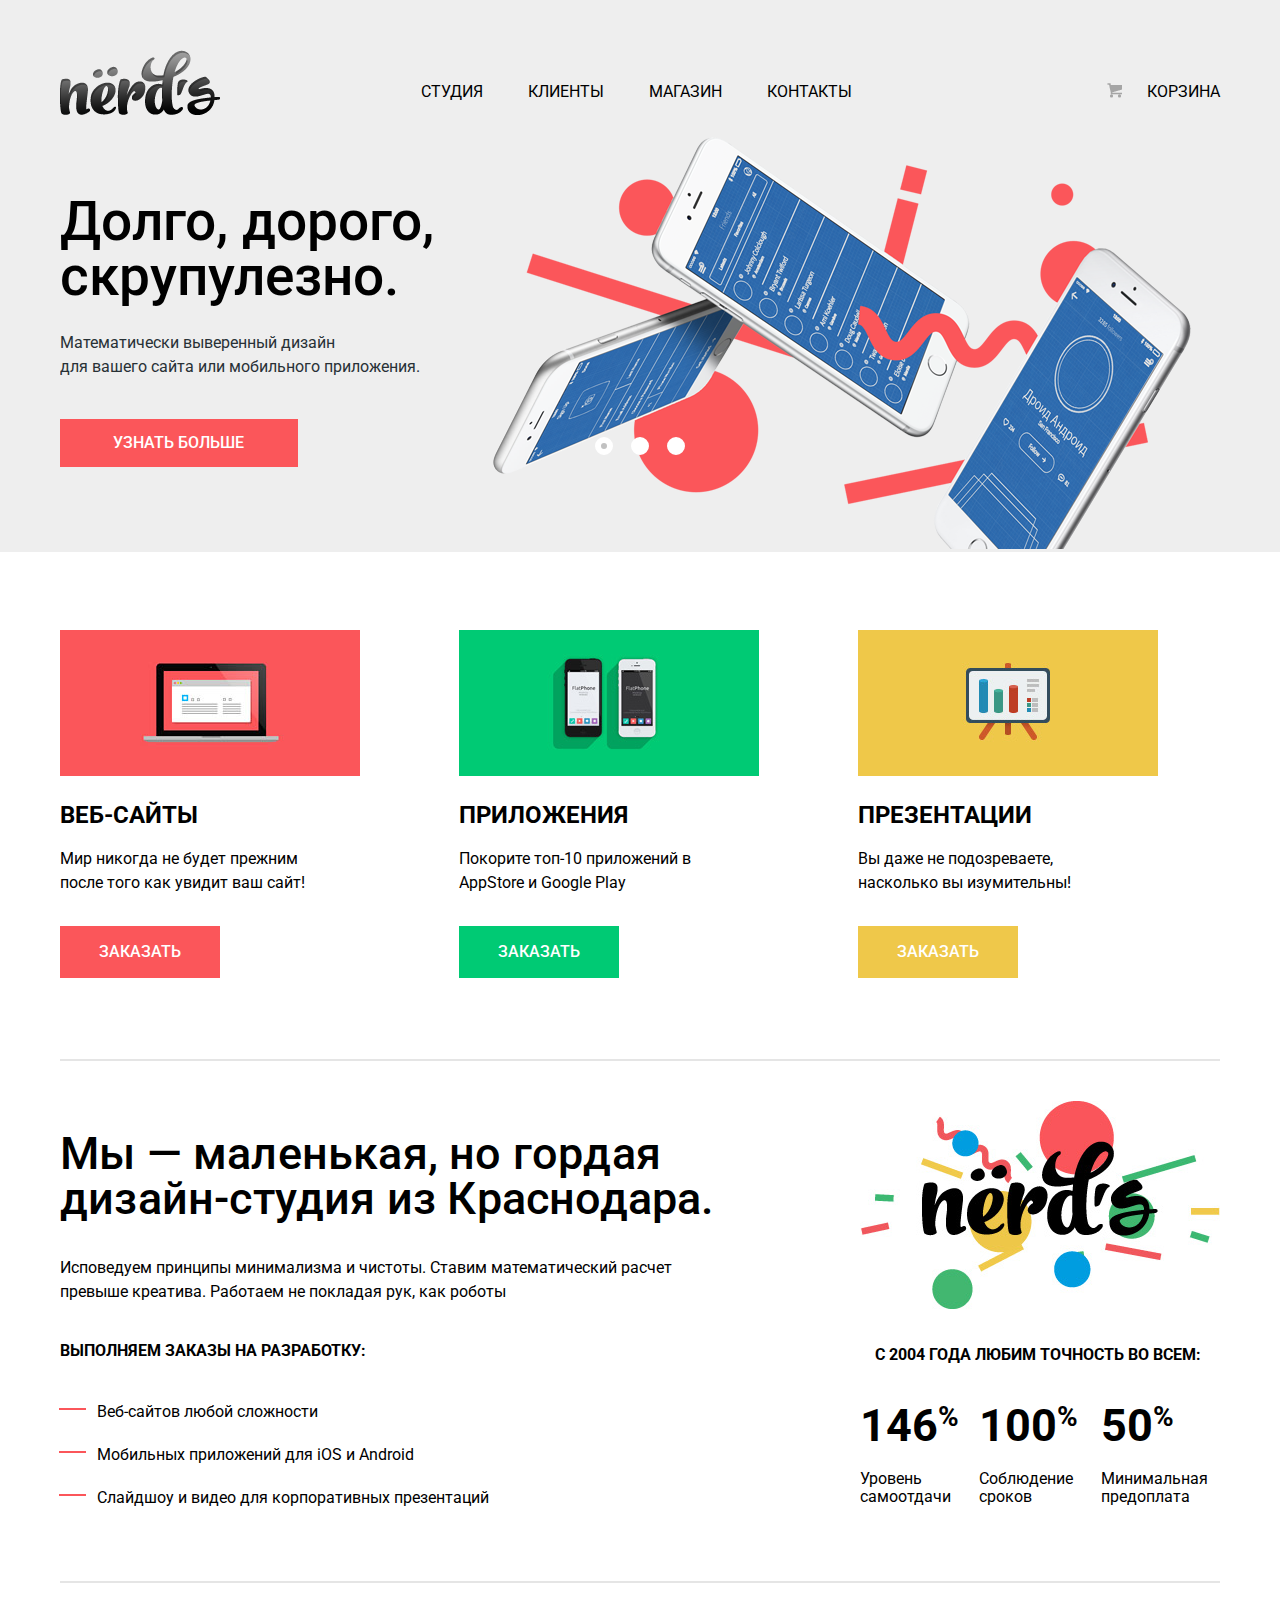
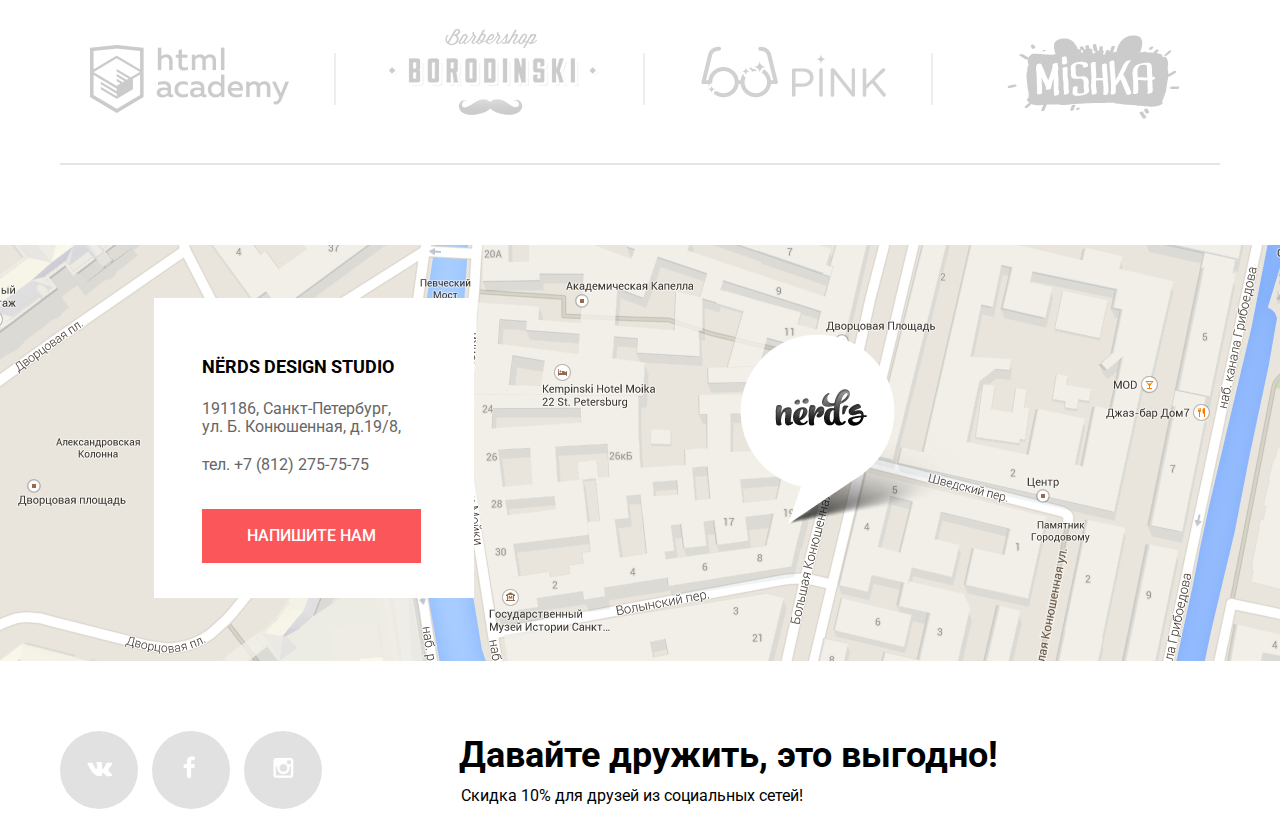
==== commit e9c068ab: "Corrected the comments of a personal project" ====
--- a/index.html
+++ b/index.html
@@ -4,8 +4,8 @@
     <meta charset="utf-8">
     <title>Главная страница Nerds</title>
     <link href="https://fonts.googleapis.com/css?family=Roboto:400,700&amp;subset=cyrillic" rel="stylesheet">
-    <link rel="stylesheet" href="css/style.css" type="text/css">
-    <script src="js/script.js"></script>
+    <link rel="stylesheet" href="css/normalize.css">
+    <link rel="stylesheet" href="css/style.min.css" type="text/css">
 </head>
 <body>
     <header class="main-header">
@@ -154,22 +154,22 @@
     </main>
     <footer class="main-footer">
       	<section class="map-block">
-            <div class="map" style="max-width: 100%; border: 0; ">
-              <iframe src="https://www.google.com/maps/embed?pb=!1m18!1m12!1m3!1d1998.5989424123807!2d30.320894615855657!3d59.938796869048204!2m3!1f0!2f0!3f0!3m2!1i1024!2i768!4f13.1!3m3!1m2!1s0x4696310fca5ba729%3A0xea9c53d4493c879f!2z0JHQvtC70YzRiNCw0Y8g0JrQvtC90Y7RiNC10L3QvdCw0Y8g0YPQuy4sIDE5LCDQodCw0L3QutGCLdCf0LXRgtC10YDQsdGD0YDQsywgMTkxMTg2!5e0!3m2!1sru!2sru!4v1492674075726" style=" width:100%; height: 416px; border:0;">    
+            <div class="map">
+              <iframe src="https://www.google.com/maps/embed?pb=!1m18!1m12!1m3!1d1998.5989424123807!2d30.320894615855657!3d59.938796869048204!2m3!1f0!2f0!3f0!3m2!1i1024!2i768!4f13.1!3m3!1m2!1s0x4696310fca5ba729%3A0xea9c53d4493c879f!2z0JHQvtC70YzRiNCw0Y8g0JrQvtC90Y7RiNC10L3QvdCw0Y8g0YPQuy4sIDE5LCDQodCw0L3QutGCLdCf0LXRgtC10YDQsdGD0YDQsywgMTkxMTg2!5e0!3m2!1sru!2sru!4v1492674075726" style=" width: 100%; height: 416px; border:0;">    
               </iframe>
             </div>
             <div class="contacts">
                 <h3>nёrds design studio</h3>
                 <p>191186, Санкт-Петербург,<br>ул. Б. Конюшенная, д.19/8, <br>
                 <span class="contacts-phone">тел. +7 (812) 275-75-75</span></p>
-                <a href="#" class="feedback-btn">Напишите нам</a>
+                <a href="form.html" class="feedback-btn">Напишите нам</a>
             </div>            
         </section>
         <div class="container clearfix">
-        	   <section class="footer-social">
-          		  	<a class="social-btn btn-vk" href="#"></a>
-          		  	<a class="social-btn btn-fb" href="#"></a>
-          		  	<a class="social-btn btn-instra" href="#"></a>          		  	
+        	<section class="footer-social">
+          		<a class="social-btn btn-vk" href="#">Вконтакте</a>
+          		<a class="social-btn btn-fb" href="#">Фейсбук</a>
+          		<a class="social-btn btn-instra" href="#">инстаграм</a>          		  	
           	</section>
           	<section class="footer-friendship">
           		  <h2 class="footer-title">Давайте дружить, это выгодно!</h2>
@@ -194,6 +194,7 @@
             <button type="submit" class="submit-btn">Отправить</button>
 			</form>
 		</div>
+		<script src="js/script.min.js"></script>
 </body>
 </html>    
 
--- a/css/style.min.css
+++ b/css/style.min.css
@@ -0,0 +1 @@
+body{margin:0;padding:0;min-width:1200px;font-family:"Roboto","Arial",sans-serif;font-size:16px;font-weight:400;line-height:24px;background-color:#fff;color:#000}.clearfix::after{content:"";display:table;clear:both}.container{width:1160px;margin:0 auto;padding:0 20px}.main-header{margin-bottom:78px;background-color:#eee}.main-navigation{float:left;width:600px;min-height:40px;text-transform:uppercase}.main-navigation ul{margin:0;padding:0;list-style:none;font-size:0}.main-navigation li{display:inline-block;vertical-align:top;font-size:16px;line-height:30px}.main-navigation a{display:block;padding-top:77px;padding-right:45px;padding-bottom:20px;text-decoration:none;color:#000}.block-cart a:hover,.cart:hover,.main-navigation a:hover{color:#fb565a}.block-cart a:active,.main-navigation a:active{color:rgba(0,0,0,.3)}.block-cart{float:right;max-width:160px;text-transform:uppercase}.cart{position:relative;display:inline-block;vertical-align:top;padding-top:77px;padding-left:50px;padding-bottom:20px;font-size:16px;line-height:30px;color:#000;text-decoration:none}.cart::before{content:"";position:absolute;width:15px;height:15px;background-image:url(../img/cart-icon.png);background-repeat:no-repeat;opacity:.3;left:10px;top:83px}.logo{float:left;width:160px;margin-right:201px;margin-top:50px}.logo:hover{opacity:.8}.cart:hover::before,.logo:active,.social-btn:active::before{opacity:.3}.slider{position:relative;width:1160px;margin:0 auto;height:425px;clear:both}.slider input[type=radio]{position:absolute;opacity:0}.slider-controls{position:absolute;z-index:1000;bottom:105px;left:50%;width:200px;height:10px;margin-left:-100px;text-align:center}.slider-controls label{display:inline-block;vertical-align:top;width:6px;height:6px;margin:0 7px;background:#fff;border:6px solid #fff;border-radius:50%;cursor:pointer}#btn-1:checked~.slider-controls label[for=btn-1],#btn-2:checked~.slider-controls label[for=btn-2],#btn-3:checked~.slider-controls label[for=btn-3]{background:#c1c1c1}.slide{position:absolute;top:0;left:0;width:1220px;overflow:hidden;padding-bottom:82px}.slide-text{max-width:600px;padding-top:67px;color:#283136}.slide-title{font-size:55px;font-weight:500;line-height:55px;color:#000;margin-bottom:27px}.slide .btn{display:inline-block;vertical-align:top;padding:15px 54px 15px 53px;margin-top:24px;font-weight:500;font-size:16px;line-height:18px;text-align:center;color:#fff;text-transform:uppercase;text-decoration:none;background-color:#fb565a;border:0;cursor:pointer}.slide .btn:hover{background-color:#e74246}.slide .btn:active{background-color:#d7373b;box-shadow:inset 0 3px 0 rgba(0,1,1,.1);color:rgba(255,255,255,.3)}.slide:nth-child(1),.slide:nth-child(2),.slide:nth-child(3){background-image:url(../img/slide1.png);background-color:#eee;background-repeat:no-repeat;background-position:83% 10px}.slide:nth-child(2),.slide:nth-child(3){background-image:url(../img/slide2.png);background-position:83% -5px}.slide:nth-child(3){background-image:url(../img/slide3.png);background-position:100% 13px}.slide{display:none}#btn-1:checked~.slides .slide:nth-child(1),#btn-2:checked~.slides .slide:nth-child(2),#btn-3:checked~.slides .slide:nth-child(3){display:block}.slide-first{background-image:url(../img/slide1.png);background-position:83% 7px}.slide-first,.slide-second,.slide-third{background-repeat:no-repeat;background-color:#eee}.slide-second{background:url(../img/slide2.png);background-position:90% -10px}.slide-third{background-image:url(../img/slide3.png);background-position:100% 0}.features{border-bottom:2px solid rgba(0,0,0,.1);padding-bottom:81px;margin-bottom:40px}.features-item{float:left;width:360px;margin-right:39px}.features-item:last-child{margin-right:0}.features-title{text-transform:uppercase}.btn-green,.btn-red,.btn-yellow{display:inline-block;vertical-align:top;padding:17px 39px;margin-top:15px;font-size:16px;font-weight:500;line-height:18px;text-align:center;color:#fff;text-transform:uppercase;text-decoration:none;background-color:#fb565a;border:0;cursor:pointer}.btn-red:hover{background-color:#e74246}.btn-red:active{background-color:#d7373b;box-shadow:inset 0 3px 0 rgba(0,1,1,.1);color:rgba(255,255,255,.3)}.btn-green,.btn-yellow{background-color:#00ca74}.btn-green:hover{background-color:#00bc6c}.btn-green:active{background-color:#00aa62;box-shadow:inset 0 3px 0 rgba(0,1,1,.1);color:rgba(255,255,255,.3)}.btn-yellow{background-color:#efc84a}.btn-yellow:hover{background-color:#eab534}.btn-yellow:active{background-color:#e5a722;box-shadow:inset 0 3px 0 rgba(0,1,1,.1);color:rgba(255,255,255,.3)}.info-column{margin-bottom:70px}.info-column-left{min-height:410px;float:left;width:660px}.info-title{color:#000;font-size:45px;font-weight:500;line-height:45px;letter-spacing:.2px;margin-top:30px}.info-column-left p{margin-top:-2px;margin-bottom:37px}.info-list-title{text-transform:uppercase;font-size:16px;line-height:24px;color:#000;font-weight:700;list-style:none}.info-list li{position:relative;margin-left:37px;margin-top:19px}.info-list li::before{position:absolute;top:8px;left:-38px;width:25px;border:1px solid #fb565a;content:''}.info-list{list-style:none;margin:0;padding:0}.info-column-right{min-height:410px;float:right;min-width:360px}.info-image{text-align:right;margin-bottom:27px}.info-list-text{color:#000;font-size:16px;font-weight:700;line-height:24px;text-transform:uppercase;padding-left:27px;margin-bottom:29px}.info-list-item{position:relative;display:inline-block;vertical-align:middle;margin-top:25px;padding-left:12px;padding-right:12px}.info-list-result{color:#000;font-size:45px;font-weight:700;line-height:10px}.procent{font-size:28px;position:absolute;top:-4px}.info-list-slogan{font-size:16px;font-weight:400;line-height:18px;display:block;margin-top:22px}.partners{font-size:0;border-top:2px solid rgba(0,0,0,.1);border-bottom:2px solid rgba(0,0,0,.1)}.line,.logo-partners{display:inline-block;vertical-align:top}.logo-partners{font-size:16px;padding-right:40px}.line{width:2px;height:52px;background-color:#eee;margin-top:70px;margin-left:5px}.line:nth-child(3n){margin-right:0}.partners-html{width:199px;height:68px;padding-top:62px;padding-bottom:50px;padding-left:30px}.partners-barbershop{width:209px;height:90px;margin-left:33px;padding-top:46px;padding-bottom:44px;padding-left:20px}.partners-pink{width:185px;height:52px;margin-left:56px;padding-top:63px;padding-bottom:50px}.partners-mishka{width:173px;height:84px;margin-left:62px;padding:52px 0 44px 12px}.partners-barbershop a:hover,.partners-html a:hover,.partners-mishka a:hover,.partners-pink a:hover{opacity:1}.partners-barbershop a:active,.partners-html a:active,.partners-mishka a:active,.partners-pink a:active{opacity:.1}.partners-barbershop a,.partners-html a,.partners-mishka a,.partners-pink a{opacity:.2}.main-footer{margin-top:80px}.footer-social{min-height:80px;float:left;min-width:260px;text-align:center;margin-right:137px}a.social-btn{position:relative;width:78px;height:78px;margin:0 10px 0 0;cursor:pointer;border-radius:100%;background-color:#e1e1e1;display:inline-block;vertical-align:top;color:#fff;text-indent:-9999px}.social-btn:last-child{margin-right:0}.social-btn::before{content:"";position:absolute;top:50%;left:50%;transform:translate(-50%,-50%);background-image:url(../img/sprite.png);background-repeat:no-repeat}.btn-vk::before{background-position:3px -264px;width:30px;height:30px}.btn-fb::before,.btn-instra::before{background-position:7px -210px;width:30px;height:30px}.btn-instra::before{background-position:5px -238px}.social-btn:hover{background:#fb565a}.social-btn:active{background-color:#d7373b}.footer-friendship{min-height:80px;width:550px;float:left}.footer-title{font-size:36px;font-weight:700;line-height:36px;margin:0;padding-top:6px}.footer-friendship p{margin-top:11px;padding-left:2px}.map{background-color:#e9e5dc;background-image:url(../img/map.jpg);background-position:center;background-repeat:no-repeat;height:416px}.map-block{position:relative;width:100%;min-height:416px;margin:0 auto 70px}.contacts{position:absolute;top:53px;left:12%;box-sizing:border-box;width:320px;padding:48px 48px 35px;background:#fff}.contacts h3{color:#000;font-size:18px;font-weight:700;line-height:30px;text-transform:uppercase;margin-top:6px}.contacts p{color:#666;font-weight:400;line-height:18px}.contacts-phone{display:block;margin-top:20px;margin-bottom:35px}.feedback-btn{display:inline-block;vertical-align:top;padding:18px 45px;font-size:16px;font-weight:500;line-height:18px;text-align:center;color:#fff;text-transform:uppercase;text-decoration:none;background-color:#fb565a;border:0;cursor:pointer}.feedback-btn:hover{background-color:#e74246}.feedback-btn:active{background-color:#d7373b;box-shadow:inset 0 3px 0 rgba(0,1,1,.1);color:rgba(255,255,255,.3)}@-webkit-keyframes bounce{0%{-webkit-transform:translateY(-2000px);transform:translateY(-2000px)}70%{-webkit-transform:translateY(-30px);transform:translateY(-30px)}90%{-webkit-transform:translateY(-10px);transform:translateY(-10px)}to{-webkit-transform:translateY(0);transform:translateY(0)}}@keyframes bounce{0%{-webkit-transform:translateY(-2000px);transform:translateY(-2000px)}70%{-webkit-transform:translateY(-30px);transform:translateY(-30px)}90%{-webkit-transform:translateY(-10px);transform:translateY(-10px)}to{-webkit-transform:translateY(0);transform:translateY(0)}}@-webkit-keyframes shake{0%,to{-webkit-transform:translateX(0);transform:translateX(0)}10%,30%,50%,70%,90%{-webkit-transform:translateX(-10px);transform:translateX(-10px)}20%,40%,60%,80%{-webkit-transform:translateX(10px);transform:translateX(10px)}}@keyframes shake{0%,to{-webkit-transform:translateX(0);transform:translateX(0)}10%,30%,50%,70%,90%{-webkit-transform:translateX(-10px);transform:translateX(-10px)}20%,40%,60%,80%{-webkit-transform:translateX(10px);transform:translateX(10px)}}.feedback{width:760px;height:590px;position:absolute;left:40%;top:220%;padding-top:70px;padding-right:100px;padding-left:100px;background-color:#fff;box-shadow:0 20px 40px 0 rgba(0,0,0,.75);margin-left:-380px;display:none}.feedback-show{display:block;-webkit-animation:bounce .6s;animation:bounce .6s}.feedback-error{-webkit-animation:shake .6s;animation:shake .6s}.feedback-content-close{position:absolute;top:80px;right:90px;width:21px;height:21px;font-size:0;cursor:pointer;border:0;background-color:transparent;opacity:.3}.feedback-content-close::after,.feedback-content-close::before{content:"";position:absolute;top:7px;left:2px;width:21px;height:4px;background:#fb565a;border-radius:1px}.feedback-content-close::before{-webkit-transform:rotate(45deg);transform:rotate(45deg)}.feedback-content-close::after{-webkit-transform:rotate(-45deg);transform:rotate(-45deg)}.feedback h2{font-size:45px;font-weight:500;line-height:45px;margin:0 0 50px}.feedback-column-left{float:left;width:360px}.feedback-column-right{float:right;width:360px}.feedback-label{display:block;color:#000;font-size:16px;font-weight:700;line-height:18px;margin-bottom:13px}.feedback-input{width:360px;border:2px solid #d7dcde;border-radius:3px;font-family:"Roboto","Arial",sans-serif;opacity:.5;color:#444;font-weight:400;margin-bottom:35px;padding-top:17px;padding-bottom:17px;padding-left:16px}.feedback-input,.form-textarea,.submit-btn{font-size:16px;line-height:18px}.form-textarea{width:760px;margin-bottom:30px;font-family:"Roboto","Arial",sans-serif;opacity:.5;padding-top:12px;padding-bottom:89px;padding-left:10px;border:2px solid #d7dcde;color:#444;font-weight:400}.submit-btn{display:inline-block;vertical-align:top;padding:18px 82px;font-weight:500;text-align:center;color:#fff;text-transform:uppercase;text-decoration:none;background-color:#fb565a;border:0;cursor:pointer;margin-top:46px}.main-navigation .active{position:relative}.main-navigation .active::after{content:"";position:absolute;bottom:-4px;right:40px;width:78px;height:2px;background-color:#fb565a}.main-navigation .active a:hover{background:0 0}.main-navigation .active span{display:block;padding-top:77px;padding-right:44px}.header-title{font-size:55px;font-weight:500;line-height:55px;margin:0 0 55px;padding-top:190px;padding-bottom:52px;padding-left:216px}.sort{float:left;width:260px}.sort-title{font-size:18px;font-weight:700;line-height:30px;text-transform:uppercase;margin-top:-20px;margin-bottom:47px}.range-filter{width:260px}.range-controls{position:relative;height:41px;padding-top:39px;padding-right:20px;padding-left:20px;margin-bottom:15px;border-radius:5px;background:#f1f1f1}.range-controls .scale{height:2px;background:#d7dcde}.range-controls .bar{width:70%;height:2px;background:#00ca74}.range-controls .toggle{position:absolute;top:30px;left:0;width:4px;height:4px;border:8px solid #fff;background:#ababab;border-radius:50%;box-shadow:0 2px 1px 0 #cfcfcf;cursor:pointer}.range-controls .toggle-min{left:18px}.range-controls .toggle-max{left:157px}.price-controls{font-weight:700;line-height:22px;font-size:0}.price-controls label{display:inline-block;vertical-align:top;width:50%;font-size:16px;color:#283136;font-weight:400;line-height:22px}.price-controls input,.sort-features label,.sort-grid label{font-family:"Roboto","Arial",sans-serif;font-size:16px;color:#283136}.price-controls input{height:12px;text-align:center;width:60px;padding:12px 10px 14px;border:0;border-radius:5px;background:#f1f1f1;margin-left:10px}.max-price{text-align:right}.sort-grid{margin-top:54px}.sort-title-features,.sort-title-grid{font-size:18px;font-weight:700;line-height:30px;text-transform:uppercase;margin-top:50px}.sort-title-features{margin-top:40px}.sort-features label,.sort-grid label{display:block;position:relative;line-height:30px;cursor:pointer;opacity:.5;margin-bottom:9px;padding-left:36px}input[type=checkbox],input[type=radio]{display:none}input[type=radio]+span{position:absolute;top:-3px;left:1px;width:25px;height:25px;background-position:0 -90px;background-image:url(../img/sprite.png);background-repeat:no-repeat;cursor:pointer;opacity:.9}input[type=radio]:checked+span{background-position:0 -120px}input[type=checkbox]+span{position:absolute;top:0;left:0;width:27px;height:23px;background-position:0 -30px;background-image:url(../img/sprite.png);background-repeat:no-repeat;cursor:pointer;opacity:.9}input[type=checkbox]:checked+span{background-position:0 -60px}.sort-features label:hover,.sort-grid label:hover,input[type=checkbox]+span:hover,input[type=radio]+span:hover{opacity:1}input[type=checkbox]:disabled+span,input[type=radio]:disabled+span{opacity:.1}.sort-btn{display:inline-block;vertical-align:top;padding:17px 88px 19px 90px;font-size:16px;font-weight:500;line-height:18px;text-align:center;color:#000;text-transform:uppercase;text-decoration:none;background-color:#eee;border:0;cursor:pointer;margin-top:33px}.sort-btn:hover{background-color:#dfdfdf}.sort-btn:active{color:rgba(0,0,0,.3);background-color:#d5d5d5;box-shadow:inset 0 3px 0 rgba(0,1,1,.1)}.catalog-list{float:right;width:760px}.sorting{margin-bottom:35px}.sorting-list{float:left;max-width:760px;margin-top:-18px;margin-left:-40px}.sorting-title{font-size:18px;font-weight:700;line-height:18px;text-transform:uppercase;padding:0;margin:0 238px 0 0}.sorting-list li{display:inline-block;vertical-align:top;list-style-type:none;margin-right:23px}.sorting-list a{color:#000;opacity:.3;font-size:14px;line-height:30px;text-transform:uppercase;text-decoration:none}.arrow-down:hover::before,.arrow-up:hover::before,.sorting-list a:hover{opacity:.6}.sorting-list a:active{opacity:.9}.sorting-controls{float:right;max-width:60px}.arrow::before,a.arrow{display:inline-block;vertical-align:middle}a.arrow{margin:0 25px 0 0;text-indent:-9999px;position:relative}.arrow::before{content:"";position:absolute;top:-11px;left:15px}.arrow-down::before,.arrow-up::before{border-left:5px solid transparent;border-right:5px solid transparent;opacity:.3}.arrow-down::before{border-bottom-width:0;border-top:10px solid #000}.arrow-down:active::before,.arrow-up:active::before{opacity:1}.arrow-up::before{border-top-width:0;border-bottom:10px solid #000}.catalog-item{margin-right:40px;margin-bottom:30px;float:left;width:360px;cursor:pointer}.catalog-item:nth-child(2n){margin-right:0}.catalog-header{background-color:#f1f1f1;border-radius:5px 5px 0 0;font-size:0;height:40px;list-style:none;margin:0;padding:0}.catalog-header li{display:inline-block;vertical-align:top;background-color:#fff;border-radius:100%;width:14px;height:14px;margin-top:10px;margin-right:10px}.catalog-header li:first-child{margin-left:15px}.catalog-content{position:relative}.catalog-description{position:absolute;left:0;bottom:7px;background-color:#eee;height:231px;text-align:center;width:360px}.catalog-description .name{color:#000;display:block;font-size:18px;line-height:30px;font-weight:700;text-decoration:none;text-transform:uppercase;padding-top:25px}.catalog-description .text{overflow:hidden;max-height:140px}.catalog-description p{color:#666;font-size:16px;font-weight:400;line-height:18px;margin:0;padding:15px 0 0}.catalog-btn{display:inline-block;padding:17px 70px;font-size:16px;font-weight:500;line-height:18px;vertical-align:top;text-align:center;color:#fff;text-transform:uppercase;text-decoration:none;background-color:#fb565a;border:0;cursor:pointer;margin-top:30px}.catalog-btn:hover{background-color:#e74246}.catalog-btn:active{background-color:#d7373b;box-shadow:inset 0 3px 0 rgba(0,1,1,.1);color:rgba(255,255,255,.9)}.catalog-description{display:none}.catalog-item:hover .catalog-description{display:block}.catalog-item:hover .catalog-header{background-color:#797979;cursor:pointer}.active-btn,.page-btn{width:50px;margin-right:9px}.page-btn{display:inline-block;vertical-align:middle;text-align:center;text-decoration:none;text-transform:uppercase;font-size:16px;line-height:18px;font-weight:500;color:#000;border-radius:3px;padding-top:14px;padding-bottom:14px;background-color:#eee}.page-btn:hover{background-color:#dfdfdf}.page-btn:active{background-color:#d5d5d5;color:rgba(0,0,0,.3)}.active-btn{height:50px;padding:10px 18px 11px;border:3px solid #dbdbdb;background-color:#fff;cursor:pointer}.page-btn-next{display:inline-block;vertical-align:middle;padding:14px 77px 14px 78px;text-align:center;text-decoration:none;text-transform:uppercase;font-size:16px;line-height:18px;color:#000;background-color:#eee;border-radius:3px}.page-btn-next:hover{background-color:#dfdfdf}.page-btn-next:active{background-color:#d5d5d5;color:rgba(0,0,0,.3)}.catalog-block{margin-bottom:15px}.pagination{margin-bottom:-20px}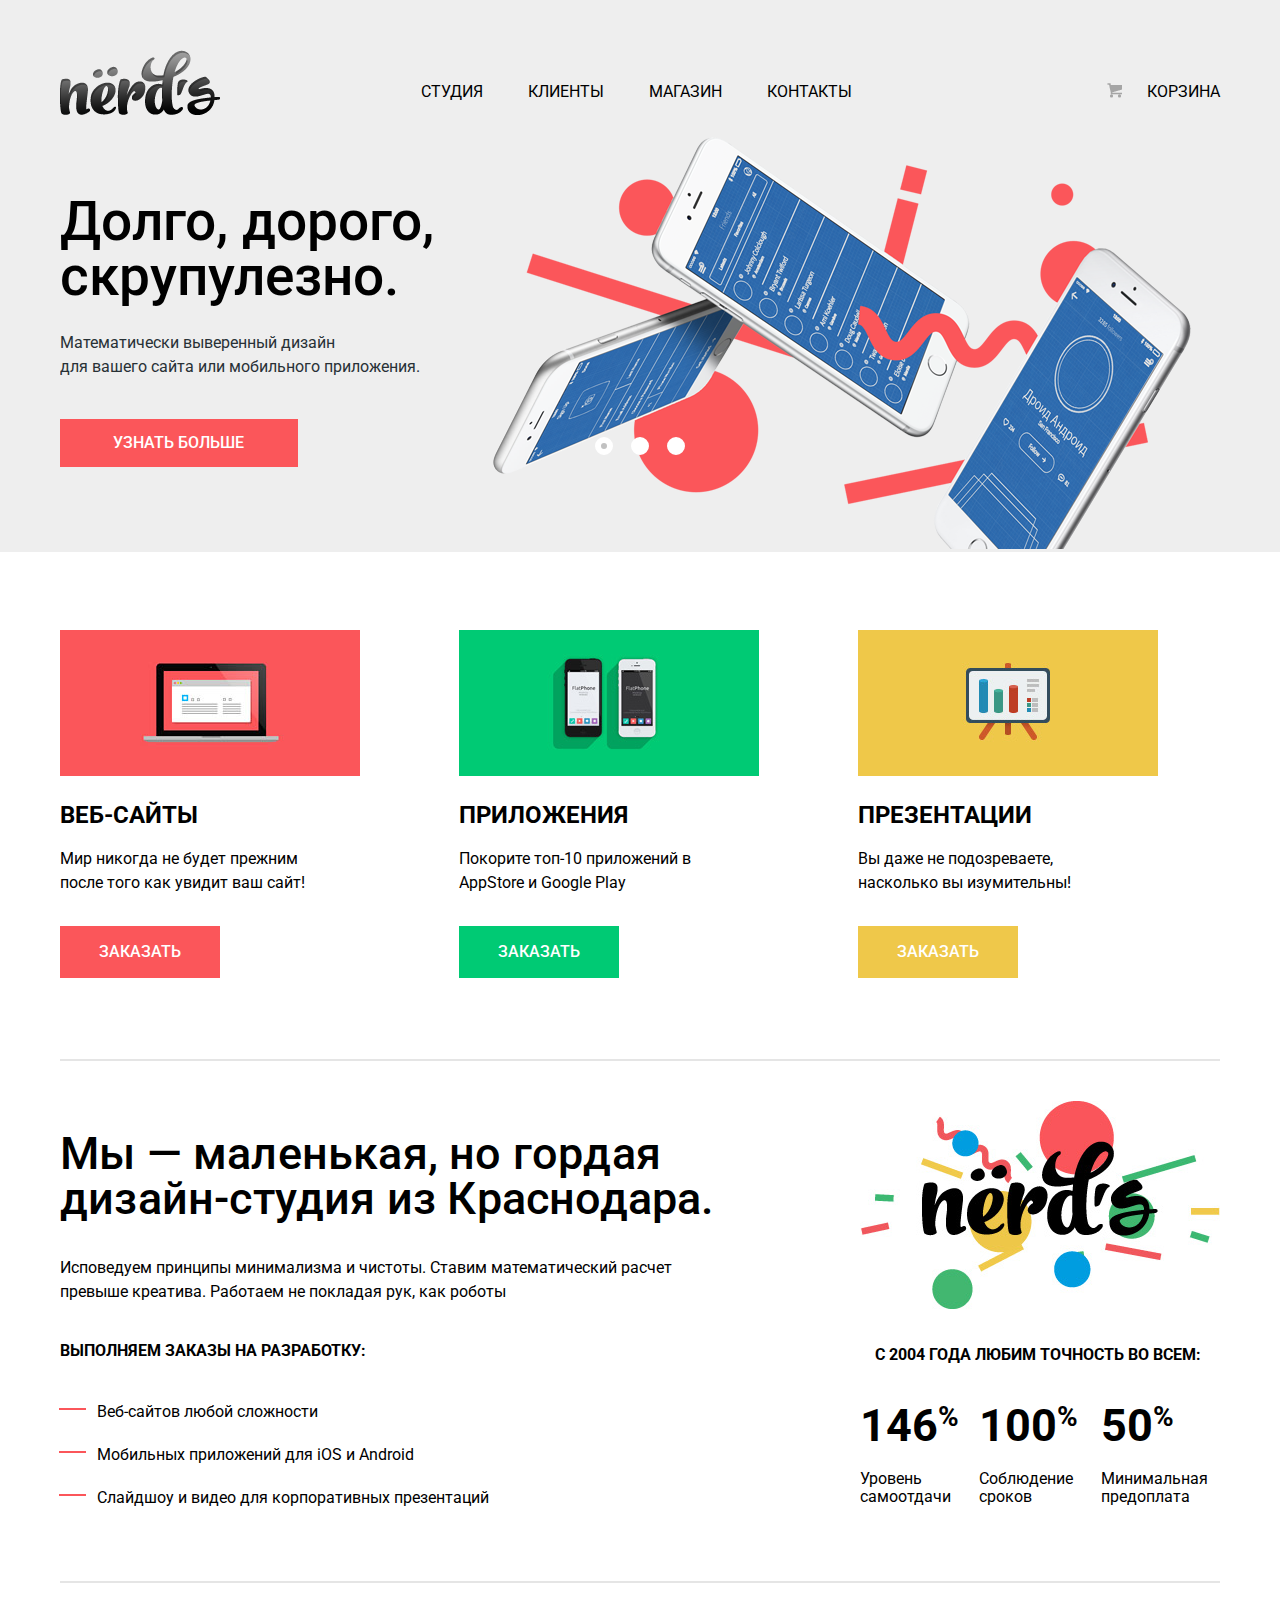
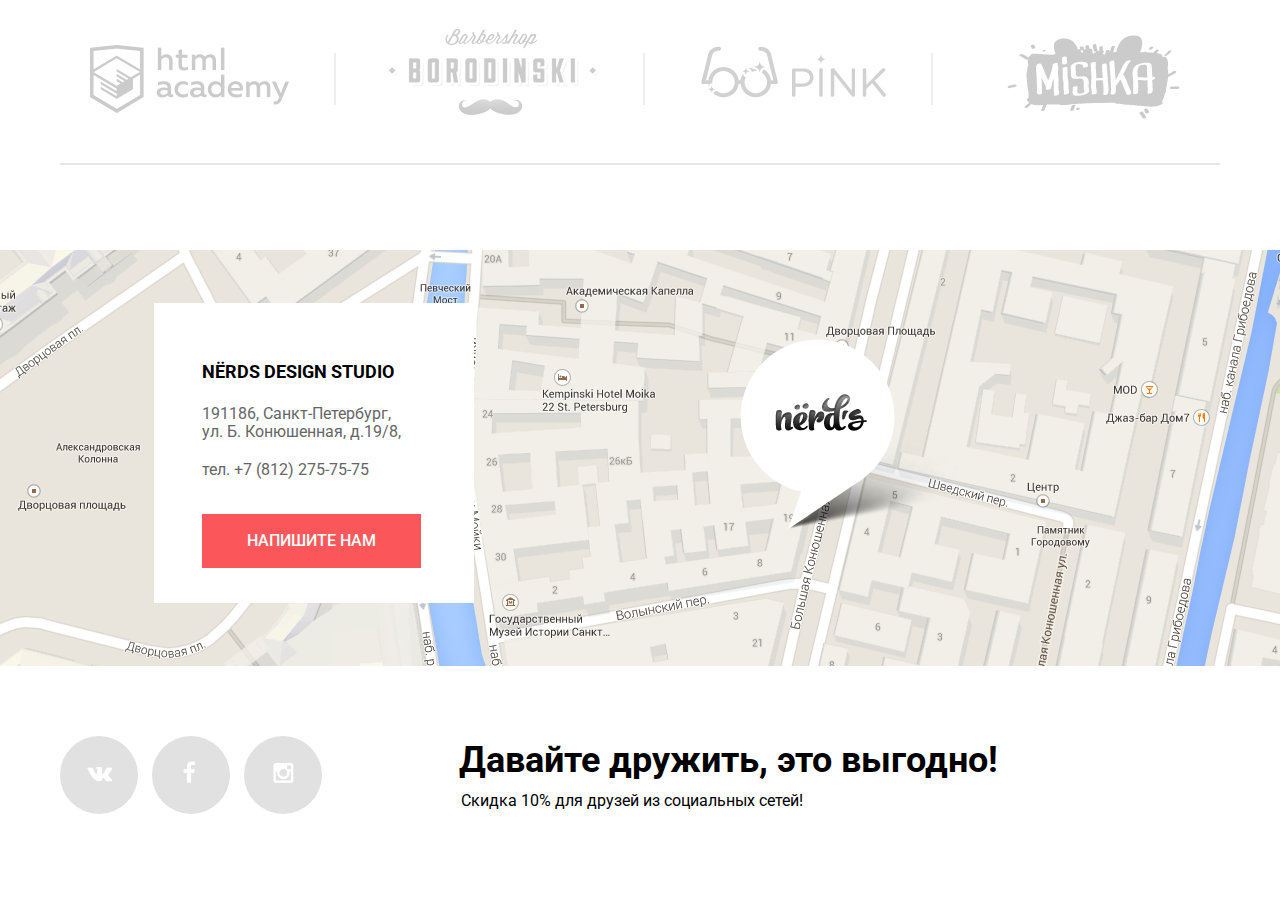
==== commit f6966d9b: "Corrected radio-button, added padding the footer, and added resize modal form" ====
--- a/index.html
+++ b/index.html
@@ -15,12 +15,12 @@
         	</div>
         	<nav class="main-navigation">
           		<ul>
-            		<li>
-              			<a href="#">студия</a> 
-            		</li>
-            		<li> 
-              			<a href="#">клиенты</a> 
-            		</li>
+            		  <li>
+              			   <a href="#">студия</a> 
+            		  </li>
+            		  <li> 
+              			   <a href="#">клиенты</a> 
+            		  </li>
             		<li> 
               			<a href="catalog.html">магазин</a> 
             		</li>
@@ -155,7 +155,7 @@
     <footer class="main-footer">
       	<section class="map-block">
             <div class="map">
-              <iframe src="https://www.google.com/maps/embed?pb=!1m18!1m12!1m3!1d1998.5989424123807!2d30.320894615855657!3d59.938796869048204!2m3!1f0!2f0!3f0!3m2!1i1024!2i768!4f13.1!3m3!1m2!1s0x4696310fca5ba729%3A0xea9c53d4493c879f!2z0JHQvtC70YzRiNCw0Y8g0JrQvtC90Y7RiNC10L3QvdCw0Y8g0YPQuy4sIDE5LCDQodCw0L3QutGCLdCf0LXRgtC10YDQsdGD0YDQsywgMTkxMTg2!5e0!3m2!1sru!2sru!4v1492674075726" style=" width: 100%; height: 416px; border:0;">    
+              	<iframe src="https://www.google.com/maps/embed?pb=!1m18!1m12!1m3!1d1998.5989424123807!2d30.320894615855657!3d59.938796869048204!2m3!1f0!2f0!3f0!3m2!1i1024!2i768!4f13.1!3m3!1m2!1s0x4696310fca5ba729%3A0xea9c53d4493c879f!2z0JHQvtC70YzRiNCw0Y8g0JrQvtC90Y7RiNC10L3QvdCw0Y8g0YPQuy4sIDE5LCDQodCw0L3QutGCLdCf0LXRgtC10YDQsdGD0YDQsywgMTkxMTg2!5e0!3m2!1sru!2sru!4v1492674075726" style=" width: 100%; height: 416px; border:0;">  
               </iframe>
             </div>
             <div class="contacts">
--- a/css/style.min.css
+++ b/css/style.min.css
@@ -1 +1 @@
-body{margin:0;padding:0;min-width:1200px;font-family:"Roboto","Arial",sans-serif;font-size:16px;font-weight:400;line-height:24px;background-color:#fff;color:#000}.clearfix::after{content:"";display:table;clear:both}.container{width:1160px;margin:0 auto;padding:0 20px}.main-header{margin-bottom:78px;background-color:#eee}.main-navigation{float:left;width:600px;min-height:40px;text-transform:uppercase}.main-navigation ul{margin:0;padding:0;list-style:none;font-size:0}.main-navigation li{display:inline-block;vertical-align:top;font-size:16px;line-height:30px}.main-navigation a{display:block;padding-top:77px;padding-right:45px;padding-bottom:20px;text-decoration:none;color:#000}.block-cart a:hover,.cart:hover,.main-navigation a:hover{color:#fb565a}.block-cart a:active,.main-navigation a:active{color:rgba(0,0,0,.3)}.block-cart{float:right;max-width:160px;text-transform:uppercase}.cart{position:relative;display:inline-block;vertical-align:top;padding-top:77px;padding-left:50px;padding-bottom:20px;font-size:16px;line-height:30px;color:#000;text-decoration:none}.cart::before{content:"";position:absolute;width:15px;height:15px;background-image:url(../img/cart-icon.png);background-repeat:no-repeat;opacity:.3;left:10px;top:83px}.logo{float:left;width:160px;margin-right:201px;margin-top:50px}.logo:hover{opacity:.8}.cart:hover::before,.logo:active,.social-btn:active::before{opacity:.3}.slider{position:relative;width:1160px;margin:0 auto;height:425px;clear:both}.slider input[type=radio]{position:absolute;opacity:0}.slider-controls{position:absolute;z-index:1000;bottom:105px;left:50%;width:200px;height:10px;margin-left:-100px;text-align:center}.slider-controls label{display:inline-block;vertical-align:top;width:6px;height:6px;margin:0 7px;background:#fff;border:6px solid #fff;border-radius:50%;cursor:pointer}#btn-1:checked~.slider-controls label[for=btn-1],#btn-2:checked~.slider-controls label[for=btn-2],#btn-3:checked~.slider-controls label[for=btn-3]{background:#c1c1c1}.slide{position:absolute;top:0;left:0;width:1220px;overflow:hidden;padding-bottom:82px}.slide-text{max-width:600px;padding-top:67px;color:#283136}.slide-title{font-size:55px;font-weight:500;line-height:55px;color:#000;margin-bottom:27px}.slide .btn{display:inline-block;vertical-align:top;padding:15px 54px 15px 53px;margin-top:24px;font-weight:500;font-size:16px;line-height:18px;text-align:center;color:#fff;text-transform:uppercase;text-decoration:none;background-color:#fb565a;border:0;cursor:pointer}.slide .btn:hover{background-color:#e74246}.slide .btn:active{background-color:#d7373b;box-shadow:inset 0 3px 0 rgba(0,1,1,.1);color:rgba(255,255,255,.3)}.slide:nth-child(1),.slide:nth-child(2),.slide:nth-child(3){background-image:url(../img/slide1.png);background-color:#eee;background-repeat:no-repeat;background-position:83% 10px}.slide:nth-child(2),.slide:nth-child(3){background-image:url(../img/slide2.png);background-position:83% -5px}.slide:nth-child(3){background-image:url(../img/slide3.png);background-position:100% 13px}.slide{display:none}#btn-1:checked~.slides .slide:nth-child(1),#btn-2:checked~.slides .slide:nth-child(2),#btn-3:checked~.slides .slide:nth-child(3){display:block}.slide-first{background-image:url(../img/slide1.png);background-position:83% 7px}.slide-first,.slide-second,.slide-third{background-repeat:no-repeat;background-color:#eee}.slide-second{background:url(../img/slide2.png);background-position:90% -10px}.slide-third{background-image:url(../img/slide3.png);background-position:100% 0}.features{border-bottom:2px solid rgba(0,0,0,.1);padding-bottom:81px;margin-bottom:40px}.features-item{float:left;width:360px;margin-right:39px}.features-item:last-child{margin-right:0}.features-title{text-transform:uppercase}.btn-green,.btn-red,.btn-yellow{display:inline-block;vertical-align:top;padding:17px 39px;margin-top:15px;font-size:16px;font-weight:500;line-height:18px;text-align:center;color:#fff;text-transform:uppercase;text-decoration:none;background-color:#fb565a;border:0;cursor:pointer}.btn-red:hover{background-color:#e74246}.btn-red:active{background-color:#d7373b;box-shadow:inset 0 3px 0 rgba(0,1,1,.1);color:rgba(255,255,255,.3)}.btn-green,.btn-yellow{background-color:#00ca74}.btn-green:hover{background-color:#00bc6c}.btn-green:active{background-color:#00aa62;box-shadow:inset 0 3px 0 rgba(0,1,1,.1);color:rgba(255,255,255,.3)}.btn-yellow{background-color:#efc84a}.btn-yellow:hover{background-color:#eab534}.btn-yellow:active{background-color:#e5a722;box-shadow:inset 0 3px 0 rgba(0,1,1,.1);color:rgba(255,255,255,.3)}.info-column{margin-bottom:70px}.info-column-left{min-height:410px;float:left;width:660px}.info-title{color:#000;font-size:45px;font-weight:500;line-height:45px;letter-spacing:.2px;margin-top:30px}.info-column-left p{margin-top:-2px;margin-bottom:37px}.info-list-title{text-transform:uppercase;font-size:16px;line-height:24px;color:#000;font-weight:700;list-style:none}.info-list li{position:relative;margin-left:37px;margin-top:19px}.info-list li::before{position:absolute;top:8px;left:-38px;width:25px;border:1px solid #fb565a;content:''}.info-list{list-style:none;margin:0;padding:0}.info-column-right{min-height:410px;float:right;min-width:360px}.info-image{text-align:right;margin-bottom:27px}.info-list-text{color:#000;font-size:16px;font-weight:700;line-height:24px;text-transform:uppercase;padding-left:27px;margin-bottom:29px}.info-list-item{position:relative;display:inline-block;vertical-align:middle;margin-top:25px;padding-left:12px;padding-right:12px}.info-list-result{color:#000;font-size:45px;font-weight:700;line-height:10px}.procent{font-size:28px;position:absolute;top:-4px}.info-list-slogan{font-size:16px;font-weight:400;line-height:18px;display:block;margin-top:22px}.partners{font-size:0;border-top:2px solid rgba(0,0,0,.1);border-bottom:2px solid rgba(0,0,0,.1)}.line,.logo-partners{display:inline-block;vertical-align:top}.logo-partners{font-size:16px;padding-right:40px}.line{width:2px;height:52px;background-color:#eee;margin-top:70px;margin-left:5px}.line:nth-child(3n){margin-right:0}.partners-html{width:199px;height:68px;padding-top:62px;padding-bottom:50px;padding-left:30px}.partners-barbershop{width:209px;height:90px;margin-left:33px;padding-top:46px;padding-bottom:44px;padding-left:20px}.partners-pink{width:185px;height:52px;margin-left:56px;padding-top:63px;padding-bottom:50px}.partners-mishka{width:173px;height:84px;margin-left:62px;padding:52px 0 44px 12px}.partners-barbershop a:hover,.partners-html a:hover,.partners-mishka a:hover,.partners-pink a:hover{opacity:1}.partners-barbershop a:active,.partners-html a:active,.partners-mishka a:active,.partners-pink a:active{opacity:.1}.partners-barbershop a,.partners-html a,.partners-mishka a,.partners-pink a{opacity:.2}.main-footer{margin-top:80px}.footer-social{min-height:80px;float:left;min-width:260px;text-align:center;margin-right:137px}a.social-btn{position:relative;width:78px;height:78px;margin:0 10px 0 0;cursor:pointer;border-radius:100%;background-color:#e1e1e1;display:inline-block;vertical-align:top;color:#fff;text-indent:-9999px}.social-btn:last-child{margin-right:0}.social-btn::before{content:"";position:absolute;top:50%;left:50%;transform:translate(-50%,-50%);background-image:url(../img/sprite.png);background-repeat:no-repeat}.btn-vk::before{background-position:3px -264px;width:30px;height:30px}.btn-fb::before,.btn-instra::before{background-position:7px -210px;width:30px;height:30px}.btn-instra::before{background-position:5px -238px}.social-btn:hover{background:#fb565a}.social-btn:active{background-color:#d7373b}.footer-friendship{min-height:80px;width:550px;float:left}.footer-title{font-size:36px;font-weight:700;line-height:36px;margin:0;padding-top:6px}.footer-friendship p{margin-top:11px;padding-left:2px}.map{background-color:#e9e5dc;background-image:url(../img/map.jpg);background-position:center;background-repeat:no-repeat;height:416px}.map-block{position:relative;width:100%;min-height:416px;margin:0 auto 70px}.contacts{position:absolute;top:53px;left:12%;box-sizing:border-box;width:320px;padding:48px 48px 35px;background:#fff}.contacts h3{color:#000;font-size:18px;font-weight:700;line-height:30px;text-transform:uppercase;margin-top:6px}.contacts p{color:#666;font-weight:400;line-height:18px}.contacts-phone{display:block;margin-top:20px;margin-bottom:35px}.feedback-btn{display:inline-block;vertical-align:top;padding:18px 45px;font-size:16px;font-weight:500;line-height:18px;text-align:center;color:#fff;text-transform:uppercase;text-decoration:none;background-color:#fb565a;border:0;cursor:pointer}.feedback-btn:hover{background-color:#e74246}.feedback-btn:active{background-color:#d7373b;box-shadow:inset 0 3px 0 rgba(0,1,1,.1);color:rgba(255,255,255,.3)}@-webkit-keyframes bounce{0%{-webkit-transform:translateY(-2000px);transform:translateY(-2000px)}70%{-webkit-transform:translateY(-30px);transform:translateY(-30px)}90%{-webkit-transform:translateY(-10px);transform:translateY(-10px)}to{-webkit-transform:translateY(0);transform:translateY(0)}}@keyframes bounce{0%{-webkit-transform:translateY(-2000px);transform:translateY(-2000px)}70%{-webkit-transform:translateY(-30px);transform:translateY(-30px)}90%{-webkit-transform:translateY(-10px);transform:translateY(-10px)}to{-webkit-transform:translateY(0);transform:translateY(0)}}@-webkit-keyframes shake{0%,to{-webkit-transform:translateX(0);transform:translateX(0)}10%,30%,50%,70%,90%{-webkit-transform:translateX(-10px);transform:translateX(-10px)}20%,40%,60%,80%{-webkit-transform:translateX(10px);transform:translateX(10px)}}@keyframes shake{0%,to{-webkit-transform:translateX(0);transform:translateX(0)}10%,30%,50%,70%,90%{-webkit-transform:translateX(-10px);transform:translateX(-10px)}20%,40%,60%,80%{-webkit-transform:translateX(10px);transform:translateX(10px)}}.feedback{width:760px;height:590px;position:absolute;left:40%;top:220%;padding-top:70px;padding-right:100px;padding-left:100px;background-color:#fff;box-shadow:0 20px 40px 0 rgba(0,0,0,.75);margin-left:-380px;display:none}.feedback-show{display:block;-webkit-animation:bounce .6s;animation:bounce .6s}.feedback-error{-webkit-animation:shake .6s;animation:shake .6s}.feedback-content-close{position:absolute;top:80px;right:90px;width:21px;height:21px;font-size:0;cursor:pointer;border:0;background-color:transparent;opacity:.3}.feedback-content-close::after,.feedback-content-close::before{content:"";position:absolute;top:7px;left:2px;width:21px;height:4px;background:#fb565a;border-radius:1px}.feedback-content-close::before{-webkit-transform:rotate(45deg);transform:rotate(45deg)}.feedback-content-close::after{-webkit-transform:rotate(-45deg);transform:rotate(-45deg)}.feedback h2{font-size:45px;font-weight:500;line-height:45px;margin:0 0 50px}.feedback-column-left{float:left;width:360px}.feedback-column-right{float:right;width:360px}.feedback-label{display:block;color:#000;font-size:16px;font-weight:700;line-height:18px;margin-bottom:13px}.feedback-input{width:360px;border:2px solid #d7dcde;border-radius:3px;font-family:"Roboto","Arial",sans-serif;opacity:.5;color:#444;font-weight:400;margin-bottom:35px;padding-top:17px;padding-bottom:17px;padding-left:16px}.feedback-input,.form-textarea,.submit-btn{font-size:16px;line-height:18px}.form-textarea{width:760px;margin-bottom:30px;font-family:"Roboto","Arial",sans-serif;opacity:.5;padding-top:12px;padding-bottom:89px;padding-left:10px;border:2px solid #d7dcde;color:#444;font-weight:400}.submit-btn{display:inline-block;vertical-align:top;padding:18px 82px;font-weight:500;text-align:center;color:#fff;text-transform:uppercase;text-decoration:none;background-color:#fb565a;border:0;cursor:pointer;margin-top:46px}.main-navigation .active{position:relative}.main-navigation .active::after{content:"";position:absolute;bottom:-4px;right:40px;width:78px;height:2px;background-color:#fb565a}.main-navigation .active a:hover{background:0 0}.main-navigation .active span{display:block;padding-top:77px;padding-right:44px}.header-title{font-size:55px;font-weight:500;line-height:55px;margin:0 0 55px;padding-top:190px;padding-bottom:52px;padding-left:216px}.sort{float:left;width:260px}.sort-title{font-size:18px;font-weight:700;line-height:30px;text-transform:uppercase;margin-top:-20px;margin-bottom:47px}.range-filter{width:260px}.range-controls{position:relative;height:41px;padding-top:39px;padding-right:20px;padding-left:20px;margin-bottom:15px;border-radius:5px;background:#f1f1f1}.range-controls .scale{height:2px;background:#d7dcde}.range-controls .bar{width:70%;height:2px;background:#00ca74}.range-controls .toggle{position:absolute;top:30px;left:0;width:4px;height:4px;border:8px solid #fff;background:#ababab;border-radius:50%;box-shadow:0 2px 1px 0 #cfcfcf;cursor:pointer}.range-controls .toggle-min{left:18px}.range-controls .toggle-max{left:157px}.price-controls{font-weight:700;line-height:22px;font-size:0}.price-controls label{display:inline-block;vertical-align:top;width:50%;font-size:16px;color:#283136;font-weight:400;line-height:22px}.price-controls input,.sort-features label,.sort-grid label{font-family:"Roboto","Arial",sans-serif;font-size:16px;color:#283136}.price-controls input{height:12px;text-align:center;width:60px;padding:12px 10px 14px;border:0;border-radius:5px;background:#f1f1f1;margin-left:10px}.max-price{text-align:right}.sort-grid{margin-top:54px}.sort-title-features,.sort-title-grid{font-size:18px;font-weight:700;line-height:30px;text-transform:uppercase;margin-top:50px}.sort-title-features{margin-top:40px}.sort-features label,.sort-grid label{display:block;position:relative;line-height:30px;cursor:pointer;opacity:.5;margin-bottom:9px;padding-left:36px}input[type=checkbox],input[type=radio]{display:none}input[type=radio]+span{position:absolute;top:-3px;left:1px;width:25px;height:25px;background-position:0 -90px;background-image:url(../img/sprite.png);background-repeat:no-repeat;cursor:pointer;opacity:.9}input[type=radio]:checked+span{background-position:0 -120px}input[type=checkbox]+span{position:absolute;top:0;left:0;width:27px;height:23px;background-position:0 -30px;background-image:url(../img/sprite.png);background-repeat:no-repeat;cursor:pointer;opacity:.9}input[type=checkbox]:checked+span{background-position:0 -60px}.sort-features label:hover,.sort-grid label:hover,input[type=checkbox]+span:hover,input[type=radio]+span:hover{opacity:1}input[type=checkbox]:disabled+span,input[type=radio]:disabled+span{opacity:.1}.sort-btn{display:inline-block;vertical-align:top;padding:17px 88px 19px 90px;font-size:16px;font-weight:500;line-height:18px;text-align:center;color:#000;text-transform:uppercase;text-decoration:none;background-color:#eee;border:0;cursor:pointer;margin-top:33px}.sort-btn:hover{background-color:#dfdfdf}.sort-btn:active{color:rgba(0,0,0,.3);background-color:#d5d5d5;box-shadow:inset 0 3px 0 rgba(0,1,1,.1)}.catalog-list{float:right;width:760px}.sorting{margin-bottom:35px}.sorting-list{float:left;max-width:760px;margin-top:-18px;margin-left:-40px}.sorting-title{font-size:18px;font-weight:700;line-height:18px;text-transform:uppercase;padding:0;margin:0 238px 0 0}.sorting-list li{display:inline-block;vertical-align:top;list-style-type:none;margin-right:23px}.sorting-list a{color:#000;opacity:.3;font-size:14px;line-height:30px;text-transform:uppercase;text-decoration:none}.arrow-down:hover::before,.arrow-up:hover::before,.sorting-list a:hover{opacity:.6}.sorting-list a:active{opacity:.9}.sorting-controls{float:right;max-width:60px}.arrow::before,a.arrow{display:inline-block;vertical-align:middle}a.arrow{margin:0 25px 0 0;text-indent:-9999px;position:relative}.arrow::before{content:"";position:absolute;top:-11px;left:15px}.arrow-down::before,.arrow-up::before{border-left:5px solid transparent;border-right:5px solid transparent;opacity:.3}.arrow-down::before{border-bottom-width:0;border-top:10px solid #000}.arrow-down:active::before,.arrow-up:active::before{opacity:1}.arrow-up::before{border-top-width:0;border-bottom:10px solid #000}.catalog-item{margin-right:40px;margin-bottom:30px;float:left;width:360px;cursor:pointer}.catalog-item:nth-child(2n){margin-right:0}.catalog-header{background-color:#f1f1f1;border-radius:5px 5px 0 0;font-size:0;height:40px;list-style:none;margin:0;padding:0}.catalog-header li{display:inline-block;vertical-align:top;background-color:#fff;border-radius:100%;width:14px;height:14px;margin-top:10px;margin-right:10px}.catalog-header li:first-child{margin-left:15px}.catalog-content{position:relative}.catalog-description{position:absolute;left:0;bottom:7px;background-color:#eee;height:231px;text-align:center;width:360px}.catalog-description .name{color:#000;display:block;font-size:18px;line-height:30px;font-weight:700;text-decoration:none;text-transform:uppercase;padding-top:25px}.catalog-description .text{overflow:hidden;max-height:140px}.catalog-description p{color:#666;font-size:16px;font-weight:400;line-height:18px;margin:0;padding:15px 0 0}.catalog-btn{display:inline-block;padding:17px 70px;font-size:16px;font-weight:500;line-height:18px;vertical-align:top;text-align:center;color:#fff;text-transform:uppercase;text-decoration:none;background-color:#fb565a;border:0;cursor:pointer;margin-top:30px}.catalog-btn:hover{background-color:#e74246}.catalog-btn:active{background-color:#d7373b;box-shadow:inset 0 3px 0 rgba(0,1,1,.1);color:rgba(255,255,255,.9)}.catalog-description{display:none}.catalog-item:hover .catalog-description{display:block}.catalog-item:hover .catalog-header{background-color:#797979;cursor:pointer}.active-btn,.page-btn{width:50px;margin-right:9px}.page-btn{display:inline-block;vertical-align:middle;text-align:center;text-decoration:none;text-transform:uppercase;font-size:16px;line-height:18px;font-weight:500;color:#000;border-radius:3px;padding-top:14px;padding-bottom:14px;background-color:#eee}.page-btn:hover{background-color:#dfdfdf}.page-btn:active{background-color:#d5d5d5;color:rgba(0,0,0,.3)}.active-btn{height:50px;padding:10px 18px 11px;border:3px solid #dbdbdb;background-color:#fff;cursor:pointer}.page-btn-next{display:inline-block;vertical-align:middle;padding:14px 77px 14px 78px;text-align:center;text-decoration:none;text-transform:uppercase;font-size:16px;line-height:18px;color:#000;background-color:#eee;border-radius:3px}.page-btn-next:hover{background-color:#dfdfdf}.page-btn-next:active{background-color:#d5d5d5;color:rgba(0,0,0,.3)}.catalog-block{margin-bottom:15px}.pagination{margin-bottom:-20px}+body{margin:0;padding:0;min-width:1200px;font-family:"Roboto","Arial",sans-serif;font-size:16px;font-weight:400;line-height:24px;background-color:#fff;color:#000}.clearfix::after{content:"";display:table;clear:both}.container{width:1160px;margin:0 auto;padding:0 20px}.main-header{margin-bottom:78px;background-color:#eee}.main-navigation{float:left;width:600px;min-height:40px;text-transform:uppercase}.main-navigation ul{margin:0;padding:0;list-style:none;font-size:0}.main-navigation li{display:inline-block;vertical-align:top;font-size:16px;line-height:30px}.main-navigation a{display:block;padding-top:77px;padding-right:45px;padding-bottom:20px;text-decoration:none;color:#000}.block-cart a:hover,.cart:hover,.main-navigation a:hover{color:#fb565a}.block-cart a:active,.main-navigation a:active{color:rgba(0,0,0,.3)}.block-cart{float:right;max-width:160px;text-transform:uppercase}.cart{position:relative;display:inline-block;vertical-align:top;padding-top:77px;padding-left:50px;padding-bottom:20px;font-size:16px;line-height:30px;color:#000;text-decoration:none}.cart::before{content:"";position:absolute;width:15px;height:15px;background-image:url(../img/cart-icon.png);background-repeat:no-repeat;opacity:.3;left:10px;top:83px}.logo{float:left;width:160px;margin-right:201px;margin-top:50px}.logo:hover{opacity:.8}.cart:hover::before,.logo:active,.social-btn:active::before{opacity:.3}.slider{position:relative;width:1160px;margin:0 auto;height:425px;clear:both}.slider input[type=radio]{position:absolute;opacity:0}.slider-controls{position:absolute;z-index:1000;bottom:105px;left:50%;width:200px;height:10px;margin-left:-100px;text-align:center}.slider-controls label{display:inline-block;vertical-align:top;width:6px;height:6px;margin:0 7px;background:#fff;border:6px solid #fff;border-radius:50%;cursor:pointer}#btn-1:checked~.slider-controls label[for=btn-1],#btn-2:checked~.slider-controls label[for=btn-2],#btn-3:checked~.slider-controls label[for=btn-3]{background:#c1c1c1}.slide{position:absolute;top:0;left:0;width:1220px;overflow:hidden;padding-bottom:82px}.slide-text{max-width:600px;padding-top:67px;color:#283136}.slide-title{font-size:55px;font-weight:500;line-height:55px;color:#000;margin-bottom:27px}.slide .btn{display:inline-block;vertical-align:top;padding:15px 54px 15px 53px;margin-top:24px;font-weight:500;font-size:16px;line-height:18px;text-align:center;color:#fff;text-transform:uppercase;text-decoration:none;background-color:#fb565a;border:0;cursor:pointer}.slide .btn:hover{background-color:#e74246}.slide .btn:active{background-color:#d7373b;box-shadow:inset 0 3px 0 rgba(0,1,1,.1);color:rgba(255,255,255,.3)}.slide:nth-child(1),.slide:nth-child(2),.slide:nth-child(3){background-image:url(../img/slide1.png);background-color:#eee;background-repeat:no-repeat;background-position:83% 10px}.slide:nth-child(2),.slide:nth-child(3){background-image:url(../img/slide2.png);background-position:83% -5px}.slide:nth-child(3){background-image:url(../img/slide3.png);background-position:100% 13px}.slide{display:none}#btn-1:checked~.slides .slide:nth-child(1),#btn-2:checked~.slides .slide:nth-child(2),#btn-3:checked~.slides .slide:nth-child(3){display:block}.slide-first{background-image:url(../img/slide1.png);background-position:83% 7px}.slide-first,.slide-second,.slide-third{background-repeat:no-repeat;background-color:#eee}.slide-second{background:url(../img/slide2.png);background-position:90% -10px}.slide-third{background-image:url(../img/slide3.png);background-position:100% 0}.features{border-bottom:2px solid rgba(0,0,0,.1);padding-bottom:81px;margin-bottom:40px}.features-item{float:left;width:360px;margin-right:39px}.features-item:last-child{margin-right:0}.features-title{text-transform:uppercase}.btn-green,.btn-red,.btn-yellow{display:inline-block;vertical-align:top;padding:17px 39px;margin-top:15px;font-size:16px;font-weight:500;line-height:18px;text-align:center;color:#fff;text-transform:uppercase;text-decoration:none;background-color:#fb565a;border:0;cursor:pointer}.btn-red:hover{background-color:#e74246}.btn-red:active{background-color:#d7373b;box-shadow:inset 0 3px 0 rgba(0,1,1,.1);color:rgba(255,255,255,.3)}.btn-green,.btn-yellow{background-color:#00ca74}.btn-green:hover{background-color:#00bc6c}.btn-green:active{background-color:#00aa62;box-shadow:inset 0 3px 0 rgba(0,1,1,.1);color:rgba(255,255,255,.3)}.btn-yellow{background-color:#efc84a}.btn-yellow:hover{background-color:#eab534}.btn-yellow:active{background-color:#e5a722;box-shadow:inset 0 3px 0 rgba(0,1,1,.1);color:rgba(255,255,255,.3)}.info-column{margin-bottom:70px}.info-column-left{min-height:410px;float:left;width:660px}.info-title{color:#000;font-size:45px;font-weight:500;line-height:45px;letter-spacing:.2px;margin-top:30px}.info-column-left p{margin-top:-2px;margin-bottom:37px}.info-list-title{text-transform:uppercase;font-size:16px;line-height:24px;color:#000;font-weight:700;list-style:none}.info-list li{position:relative;margin-left:37px;margin-top:19px}.info-list li::before{position:absolute;top:8px;left:-38px;width:25px;border:1px solid #fb565a;content:""}.info-list{list-style:none;margin:0;padding:0}.info-column-right{min-height:410px;float:right;min-width:360px}.info-image{text-align:right;margin-bottom:27px}.info-list-text{color:#000;font-size:16px;font-weight:700;line-height:24px;text-transform:uppercase;padding-left:27px;margin-bottom:29px}.info-list-item{position:relative;display:inline-block;vertical-align:middle;margin-top:25px;padding-left:12px;padding-right:12px}.info-list-result{color:#000;font-size:45px;font-weight:700;line-height:10px}.procent{font-size:28px;position:absolute;top:-4px}.info-list-slogan{font-size:16px;font-weight:400;line-height:18px;display:block;margin-top:22px}.partners{font-size:0;border-top:2px solid rgba(0,0,0,.1);border-bottom:2px solid rgba(0,0,0,.1)}.line,.logo-partners{display:inline-block;vertical-align:top}.logo-partners{font-size:16px;padding-right:40px}.line{width:2px;height:52px;background-color:#eee;margin-top:70px;margin-left:5px}.line:nth-child(3n){margin-right:0}.partners{margin-bottom:85px}.partners-html{width:199px;height:68px;padding-top:62px;padding-bottom:50px;padding-left:30px}.partners-barbershop{width:209px;height:90px;margin-left:33px;padding-top:46px;padding-bottom:44px;padding-left:20px}.partners-pink{width:185px;height:52px;margin-left:56px;padding-top:63px;padding-bottom:50px}.partners-mishka{width:173px;height:84px;margin-left:62px;padding:52px 0 44px 12px}.partners-barbershop a:hover,.partners-html a:hover,.partners-mishka a:hover,.partners-pink a:hover{opacity:1}.partners-barbershop a:active,.partners-html a:active,.partners-mishka a:active,.partners-pink a:active{opacity:.1}.partners-barbershop a,.partners-html a,.partners-mishka a,.partners-pink a{opacity:.2}.main-footer{padding-bottom:78px}.footer-social{min-height:80px;float:left;min-width:260px;text-align:center;margin-right:137px}a.social-btn{position:relative;width:78px;height:78px;margin:0 10px 0 0;cursor:pointer;border-radius:100%;background-color:#e1e1e1;display:inline-block;vertical-align:top;color:#fff;text-indent:-9999px}.social-btn:last-child{margin-right:0}.social-btn::before{content:"";position:absolute;top:50%;left:50%;transform:translate(-50%,-50%);background-image:url(../img/sprite.png);background-repeat:no-repeat}.btn-vk::before{background-position:3px -264px;width:30px;height:30px}.btn-fb::before,.btn-instra::before{background-position:7px -210px;width:30px;height:30px}.btn-instra::before{background-position:5px -238px}.social-btn:hover{background:#fb565a}.social-btn:active{background-color:#d7373b}.footer-friendship{min-height:80px;width:550px;float:left}.footer-title{font-size:36px;font-weight:700;line-height:36px;margin:0;padding-top:6px}.footer-friendship p{margin-top:11px;padding-left:2px}.map{background-color:#e9e5dc;background-image:url(../img/map.jpg);background-position:center;background-repeat:no-repeat;background-size:cover;height:416px}.map-block{position:relative;width:100%;min-height:416px;margin:0 auto 70px}.contacts{position:absolute;top:53px;left:12%;box-sizing:border-box;width:320px;padding:48px 48px 35px;background:#fff}.contacts h3{color:#000;font-size:18px;font-weight:700;line-height:30px;text-transform:uppercase;margin-top:6px}.contacts p{color:#666;font-weight:400;line-height:18px}.contacts-phone{display:block;margin-top:20px;margin-bottom:35px}.feedback-btn{display:inline-block;vertical-align:top;padding:18px 45px;font-size:16px;font-weight:500;line-height:18px;text-align:center;color:#fff;text-transform:uppercase;text-decoration:none;background-color:#fb565a;border:0;cursor:pointer}.feedback-btn:hover{background-color:#e74246}.feedback-btn:active{background-color:#d7373b;box-shadow:inset 0 3px 0 rgba(0,1,1,.1);color:rgba(255,255,255,.3)}@-webkit-keyframes bounce{0%{-webkit-transform:translateY(-2000px);transform:translateY(-2000px)}70%{-webkit-transform:translateY(-30px);transform:translateY(-30px)}90%{-webkit-transform:translateY(-10px);transform:translateY(-10px)}to{-webkit-transform:translateY(0);transform:translateY(0)}}@keyframes bounce{0%{-webkit-transform:translateY(-2000px);transform:translateY(-2000px)}70%{-webkit-transform:translateY(-30px);transform:translateY(-30px)}90%{-webkit-transform:translateY(-10px);transform:translateY(-10px)}to{-webkit-transform:translateY(0);transform:translateY(0)}}@-webkit-keyframes shake{0%,to{-webkit-transform:translateX(0);transform:translateX(0)}10%,30%,50%,70%,90%{-webkit-transform:translateX(-10px);transform:translateX(-10px)}20%,40%,60%,80%{-webkit-transform:translateX(10px);transform:translateX(10px)}}@keyframes shake{0%,to{-webkit-transform:translateX(0);transform:translateX(0)}10%,30%,50%,70%,90%{-webkit-transform:translateX(-10px);transform:translateX(-10px)}20%,40%,60%,80%{-webkit-transform:translateX(10px);transform:translateX(10px)}}.feedback{width:760px;height:590px;position:absolute;left:40%;top:220%;padding-top:70px;padding-right:100px;padding-left:100px;background-color:#fff;box-shadow:0 20px 40px 0 rgba(0,0,0,.75);margin-left:-380px;display:none}.feedback-show{display:block;-webkit-animation:bounce .6s;animation:bounce .6s}.feedback-error{-webkit-animation:shake .6s;animation:shake .6s}.feedback-content-close{position:absolute;top:80px;right:90px;width:21px;height:21px;font-size:0;cursor:pointer;border:0;background-color:transparent;opacity:.3}.feedback-content-close::after,.feedback-content-close::before{content:"";position:absolute;top:7px;left:2px;width:21px;height:4px;background:#fb565a;border-radius:1px}.feedback-content-close::before{-webkit-transform:rotate(45deg);transform:rotate(45deg)}.feedback-content-close::after{-webkit-transform:rotate(-45deg);transform:rotate(-45deg)}.feedback h2{font-size:45px;font-weight:500;line-height:45px;margin:0 0 50px}.feedback-column-left{float:left;width:360px}.feedback-column-right{float:right;width:360px}.feedback-label{display:block;color:#000;font-size:16px;font-weight:700;line-height:18px;margin-bottom:13px}.feedback-input{width:360px;border:2px solid #d7dcde;border-radius:3px;font-family:"Roboto","Arial",sans-serif;opacity:.5;color:#444;font-weight:400;margin-bottom:35px;padding-top:17px;padding-bottom:17px;padding-left:16px}.feedback-input,.form-textarea,.submit-btn{font-size:16px;line-height:18px}.form-textarea{width:760px;margin-bottom:30px;font-family:"Roboto","Arial",sans-serif;opacity:.5;padding-top:12px;padding-bottom:89px;padding-left:10px;resize:none;border:2px solid #d7dcde;color:#444;font-weight:400}.submit-btn{display:inline-block;vertical-align:top;padding:18px 82px;font-weight:500;text-align:center;color:#fff;text-transform:uppercase;text-decoration:none;background-color:#fb565a;border:0;cursor:pointer;margin-top:46px}.main-navigation .active{position:relative}.main-navigation .active::after{content:"";position:absolute;bottom:-4px;right:40px;width:78px;height:2px;background-color:#fb565a}.main-navigation .active a:hover{background:0 0}.main-navigation .active span{display:block;padding-top:77px;padding-right:44px}.header-title{font-size:55px;font-weight:500;line-height:55px;margin:0 0 55px;padding-top:190px;padding-bottom:52px;padding-left:216px}.sort{float:left;width:260px}.sort-title{font-size:18px;font-weight:700;line-height:30px;text-transform:uppercase;margin-top:-20px;margin-bottom:47px}.range-filter{width:260px}.range-controls{position:relative;height:41px;padding-top:39px;padding-right:20px;padding-left:20px;margin-bottom:15px;border-radius:5px;background:#f1f1f1}.range-controls .scale{height:2px;background:#d7dcde}.range-controls .bar{width:70%;height:2px;background:#00ca74}.range-controls .toggle{position:absolute;top:30px;left:0;width:4px;height:4px;border:8px solid #fff;background:#ababab;border-radius:50%;box-shadow:0 2px 1px 0 #cfcfcf;cursor:pointer}.range-controls .toggle-min{left:18px}.range-controls .toggle-max{left:157px}.price-controls{font-weight:700;line-height:22px;font-size:0}.price-controls label{display:inline-block;vertical-align:top;width:50%;font-size:16px;color:#283136;font-weight:400;line-height:22px}.price-controls input,.sort-features label,.sort-grid label{font-family:"Roboto","Arial",sans-serif;font-size:16px;color:#283136}.price-controls input{height:12px;text-align:center;width:60px;padding:12px 10px 14px;border:0;border-radius:5px;background:#f1f1f1;margin-left:10px}.max-price{text-align:right}.sort-grid{margin-top:54px}.sort-title-features,.sort-title-grid{font-size:18px;font-weight:700;line-height:30px;text-transform:uppercase;margin-top:50px}.sort-title-features{margin-top:40px}.sort-features label,.sort-grid label{display:block;position:relative;line-height:30px;cursor:pointer;opacity:.5;margin-bottom:9px;padding-left:36px}input[type=checkbox],input[type=radio]{display:none}input[type=radio]+span{position:absolute;top:-3px;left:1px;width:25px;height:25px;background-position:0 -90px;background-image:url(../img/sprite.png);background-repeat:no-repeat;cursor:pointer;opacity:.9}input[type=radio]:checked+span{background-position:0 -120px}input[type=checkbox]+span{position:absolute;top:0;left:0;width:27px;height:23px;background-position:0 -30px;background-image:url(../img/sprite.png);background-repeat:no-repeat;cursor:pointer;opacity:.9}input[type=checkbox]:checked+span{background-position:0 -60px}.sort-features label:hover,.sort-grid label:hover,input[type=checkbox]+span:hover,input[type=radio]+span:hover{opacity:1}input[type=checkbox]:disabled+span,input[type=radio]:disabled+span{opacity:.1}.sort-btn{display:inline-block;vertical-align:top;padding:17px 88px 19px 90px;font-size:16px;font-weight:500;line-height:18px;text-align:center;color:#000;text-transform:uppercase;text-decoration:none;background-color:#eee;border:0;cursor:pointer;margin-top:33px}.sort-btn:hover{background-color:#dfdfdf}.sort-btn:active{color:rgba(0,0,0,.3);background-color:#d5d5d5;box-shadow:inset 0 3px 0 rgba(0,1,1,.1)}.catalog-list{float:right;width:760px}.sorting{margin-bottom:35px}.sorting-list{float:left;max-width:760px;margin-top:-18px;margin-left:-40px}.sorting-title{font-size:18px;font-weight:700;line-height:18px;text-transform:uppercase;padding:0;margin:0 238px 0 0}.sorting-list li{display:inline-block;vertical-align:top;list-style-type:none;margin-right:23px}.sorting-list a{color:#000;opacity:.3;font-size:14px;line-height:30px;text-transform:uppercase;text-decoration:none}.arrow-down:hover::before,.arrow-up:hover::before,.sorting-list a:hover{opacity:.6}.sorting-list a:active{opacity:.9}.sorting-controls{float:right;max-width:60px}.arrow::before,a.arrow{display:inline-block;vertical-align:middle}a.arrow{margin:0 25px 0 0;text-indent:-9999px;position:relative}.arrow::before{content:"";position:absolute;top:-11px;left:15px}.arrow-down::before,.arrow-up::before{border-left:5px solid transparent;border-right:5px solid transparent;opacity:.3}.arrow-down::before{border-bottom-width:0;border-top:10px solid #000}.arrow-down:active::before,.arrow-up:active::before{opacity:1}.arrow-up::before{border-top-width:0;border-bottom:10px solid #000}.catalog-item{margin-right:40px;margin-bottom:30px;float:left;width:360px;cursor:pointer}.catalog-item:nth-child(2n){margin-right:0}.catalog-header{background-color:#f1f1f1;border-radius:5px 5px 0 0;font-size:0;height:40px;list-style:none;margin:0;padding:0;width:100%}.catalog-header li{display:inline-block;vertical-align:top;background-color:#fff;border-radius:100%;width:14px;height:14px;margin-top:10px;margin-right:10px}.catalog-header li:first-child{margin-left:15px}.catalog-content{position:relative}.catalog-content img{border:1px solid #eee;border-top:0;height:576px;width:359px}.catalog-description{position:absolute;left:0;bottom:7px;background-color:#eee;height:230px;text-align:center;width:361px}.catalog-description .name{color:#000;display:block;font-size:18px;line-height:30px;font-weight:700;text-decoration:none;text-transform:uppercase;padding-top:25px}.catalog-description .text{overflow:hidden;max-height:140px}.catalog-description p{color:#666;font-size:16px;font-weight:400;line-height:18px;margin:0;padding:15px 0 0}.catalog-btn{display:inline-block;padding:17px 70px;font-size:16px;font-weight:500;line-height:18px;vertical-align:top;text-align:center;color:#fff;text-transform:uppercase;text-decoration:none;background-color:#fb565a;border:0;cursor:pointer;margin-top:30px}.catalog-btn:hover{background-color:#e74246}.catalog-btn:active{background-color:#d7373b;box-shadow:inset 0 3px 0 rgba(0,1,1,.1);color:rgba(255,255,255,.9)}.catalog-description{display:none}.catalog-item:hover .catalog-description{display:block}.catalog-item:hover .catalog-header{background-color:#797979;cursor:pointer}.active-btn,.page-btn{width:50px;margin-right:9px}.page-btn{display:inline-block;vertical-align:middle;text-align:center;text-decoration:none;text-transform:uppercase;font-size:16px;line-height:18px;font-weight:500;color:#000;border-radius:3px;padding-top:14px;padding-bottom:14px;background-color:#eee}.page-btn:hover{background-color:#dfdfdf}.page-btn:active{background-color:#d5d5d5;color:rgba(0,0,0,.3)}.active-btn{height:50px;padding:10px 18px 11px;border:3px solid #dbdbdb;background-color:#fff;cursor:pointer}.page-btn-next{display:inline-block;vertical-align:middle;padding:14px 77px 14px 78px;text-align:center;text-decoration:none;text-transform:uppercase;font-size:16px;line-height:18px;color:#000;background-color:#eee;border-radius:3px}.page-btn-next:hover{background-color:#dfdfdf}.page-btn-next:active{background-color:#d5d5d5;color:rgba(0,0,0,.3)}.catalog-block{margin-bottom:15px}.pagination{margin-bottom:60px}